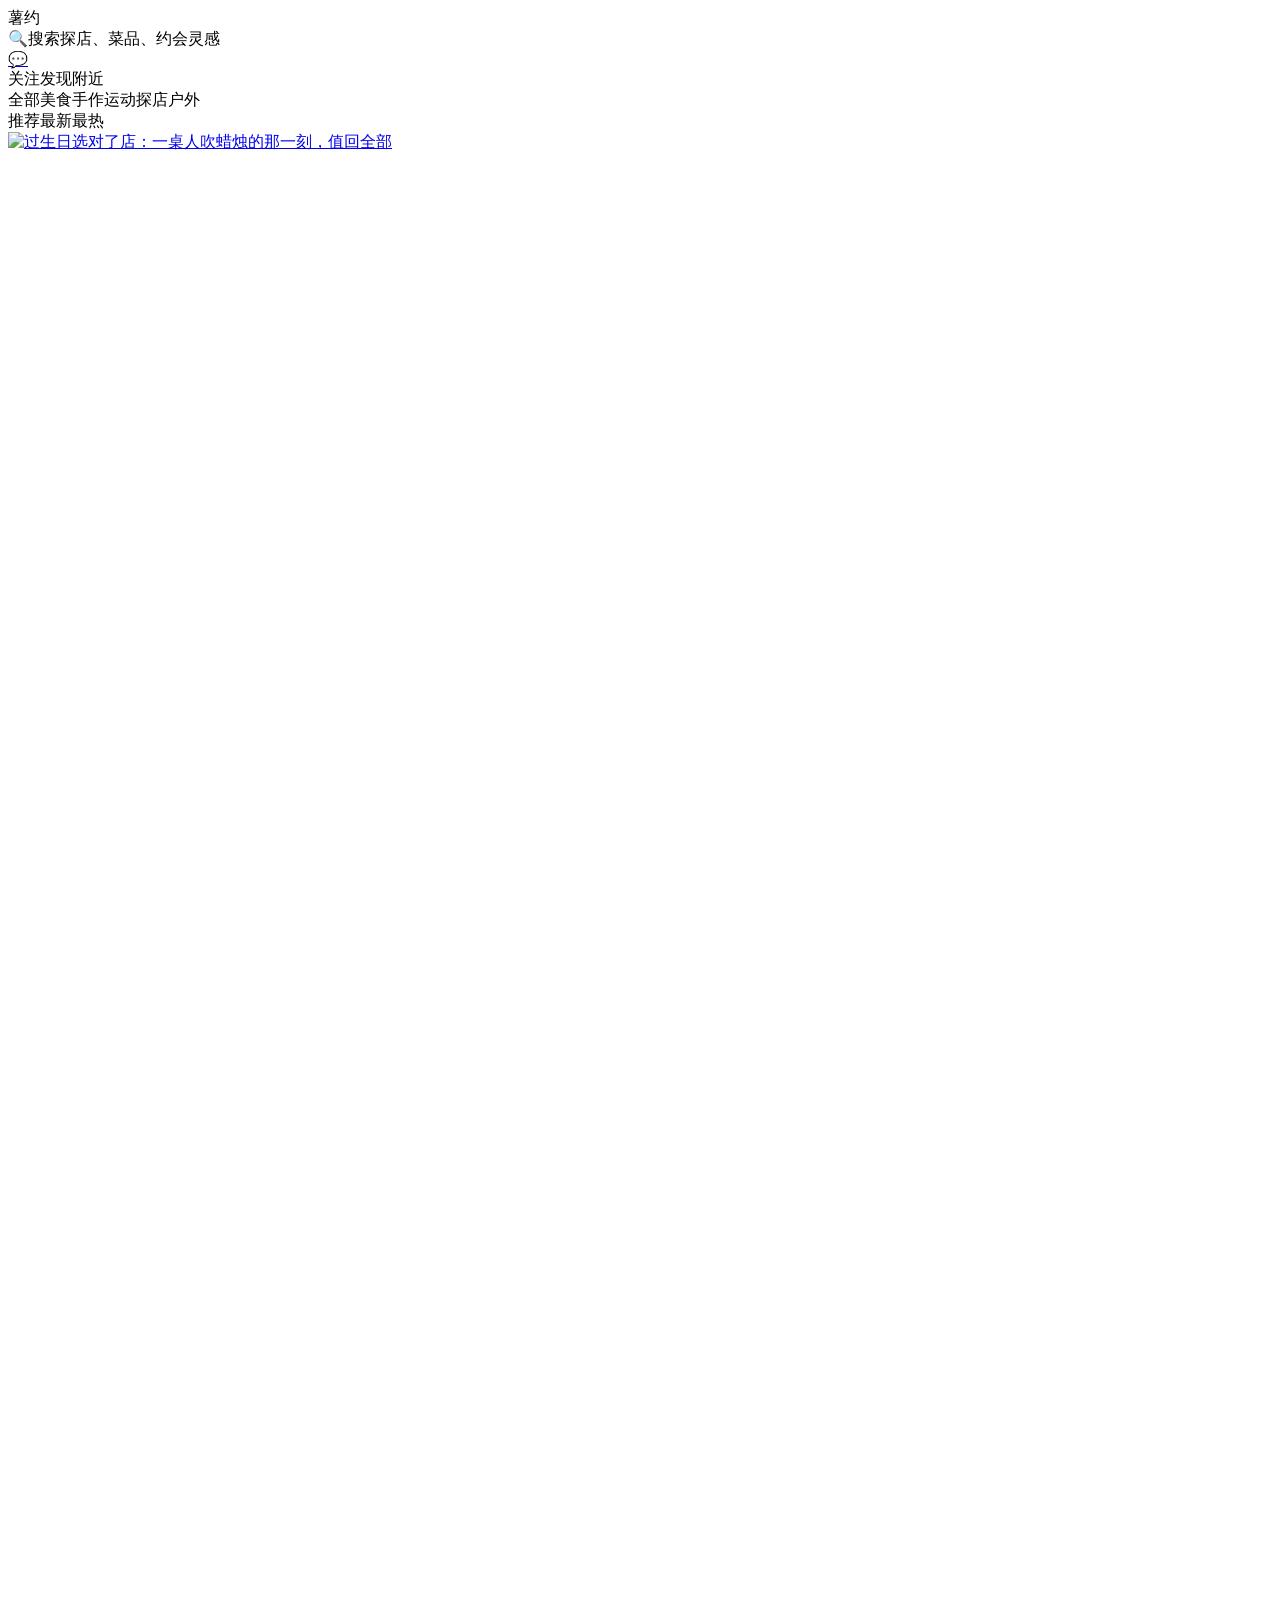
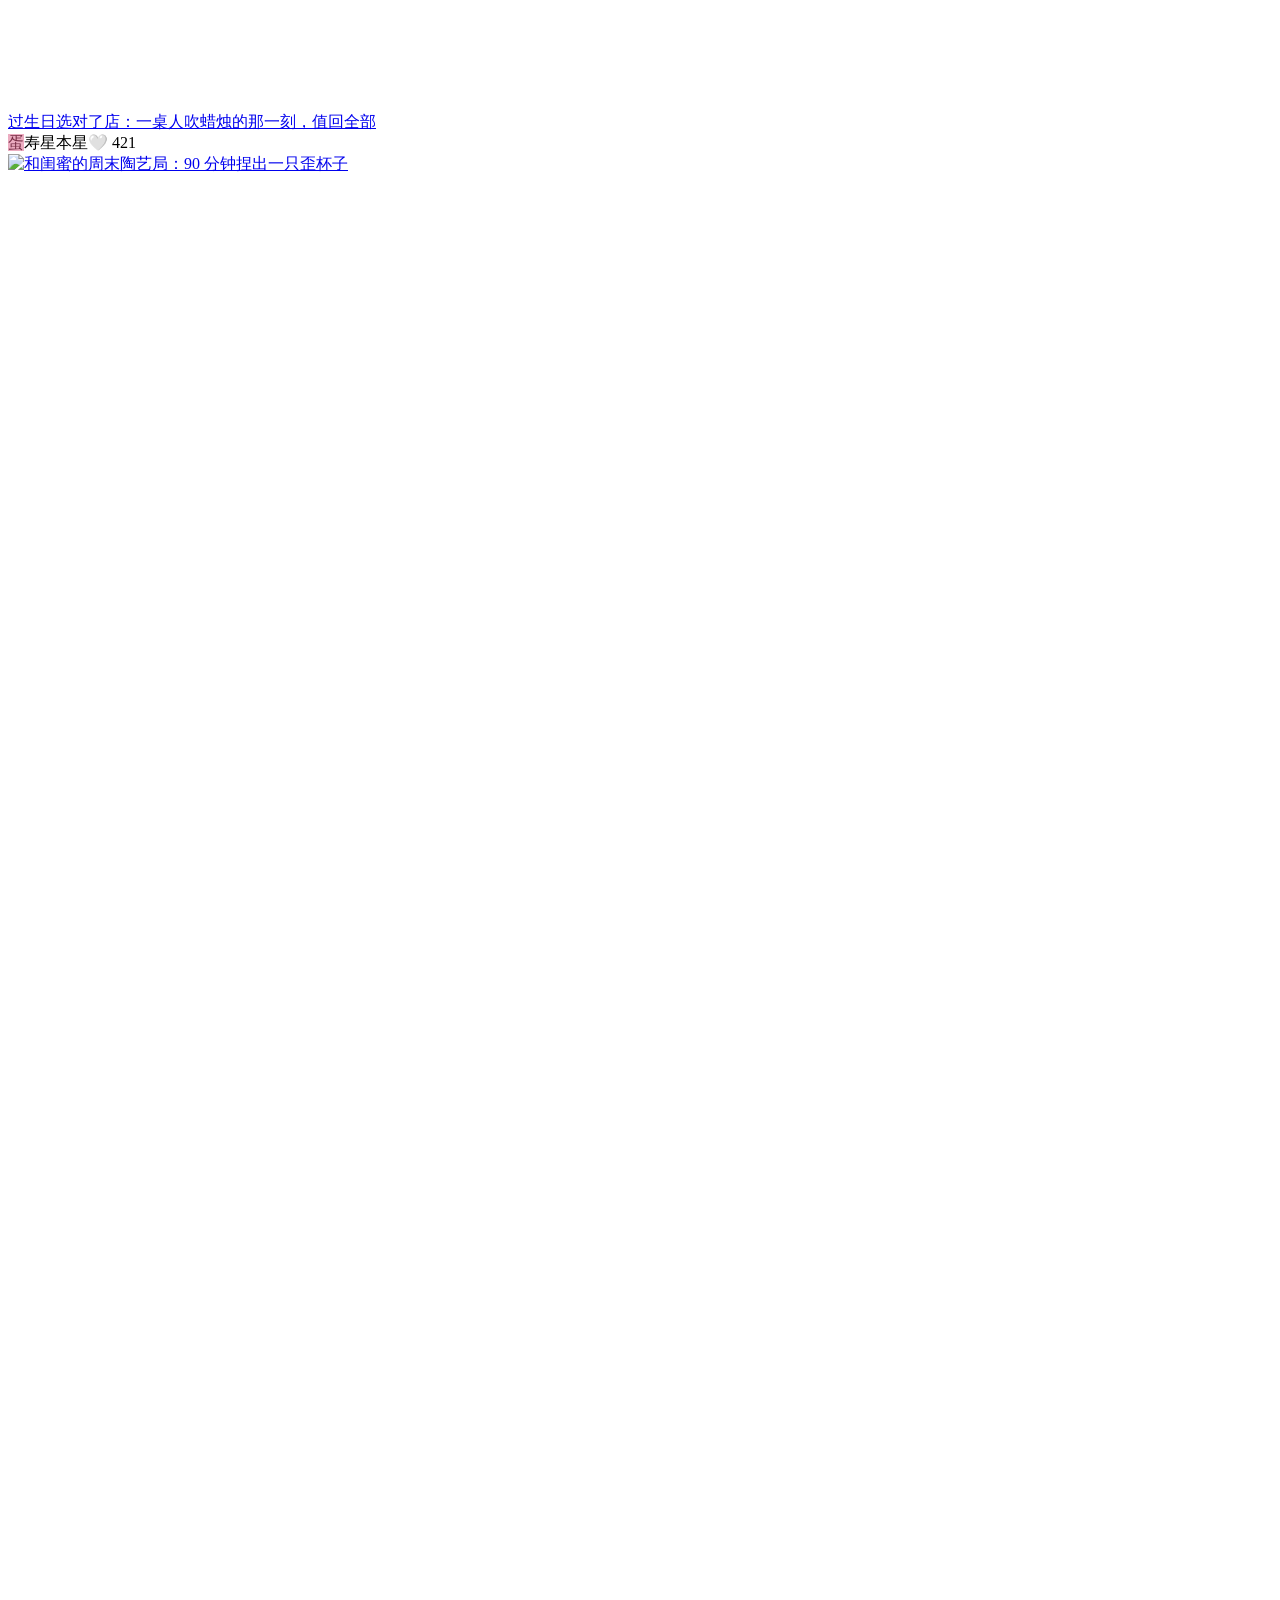
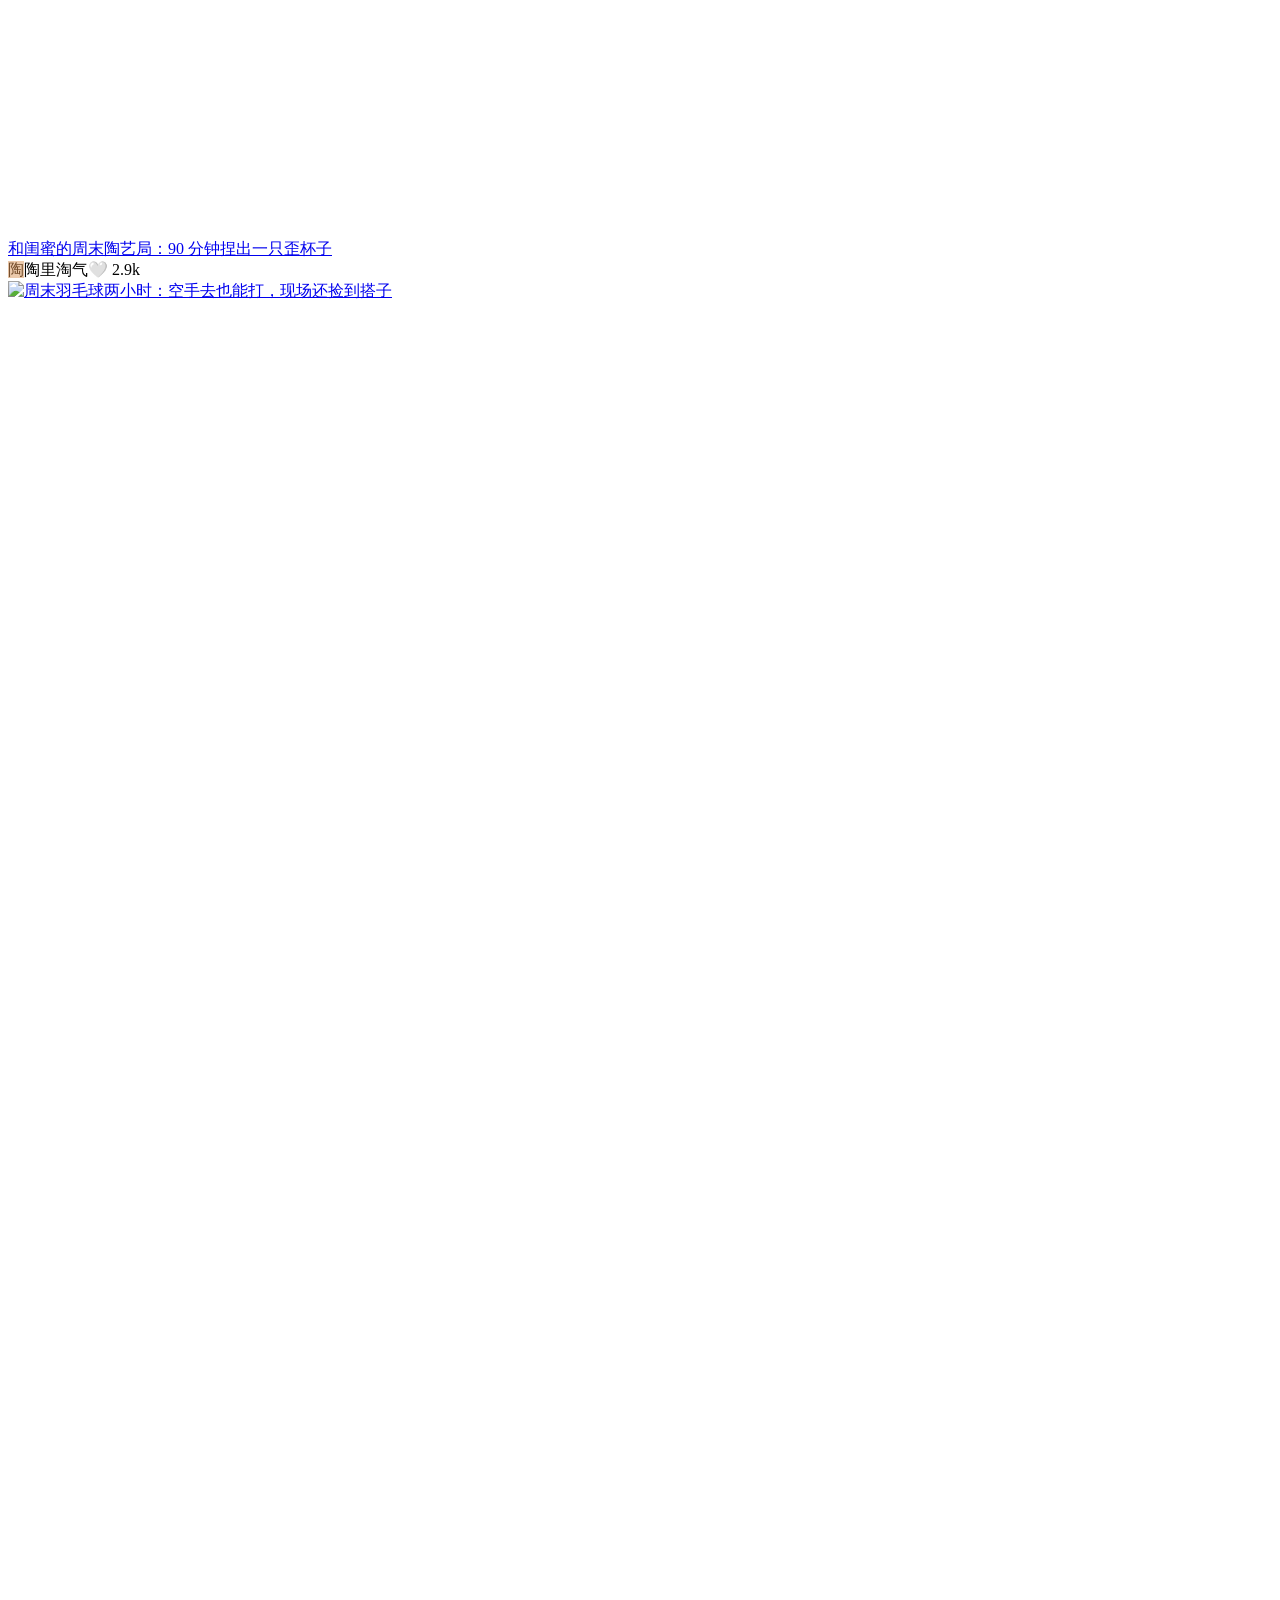
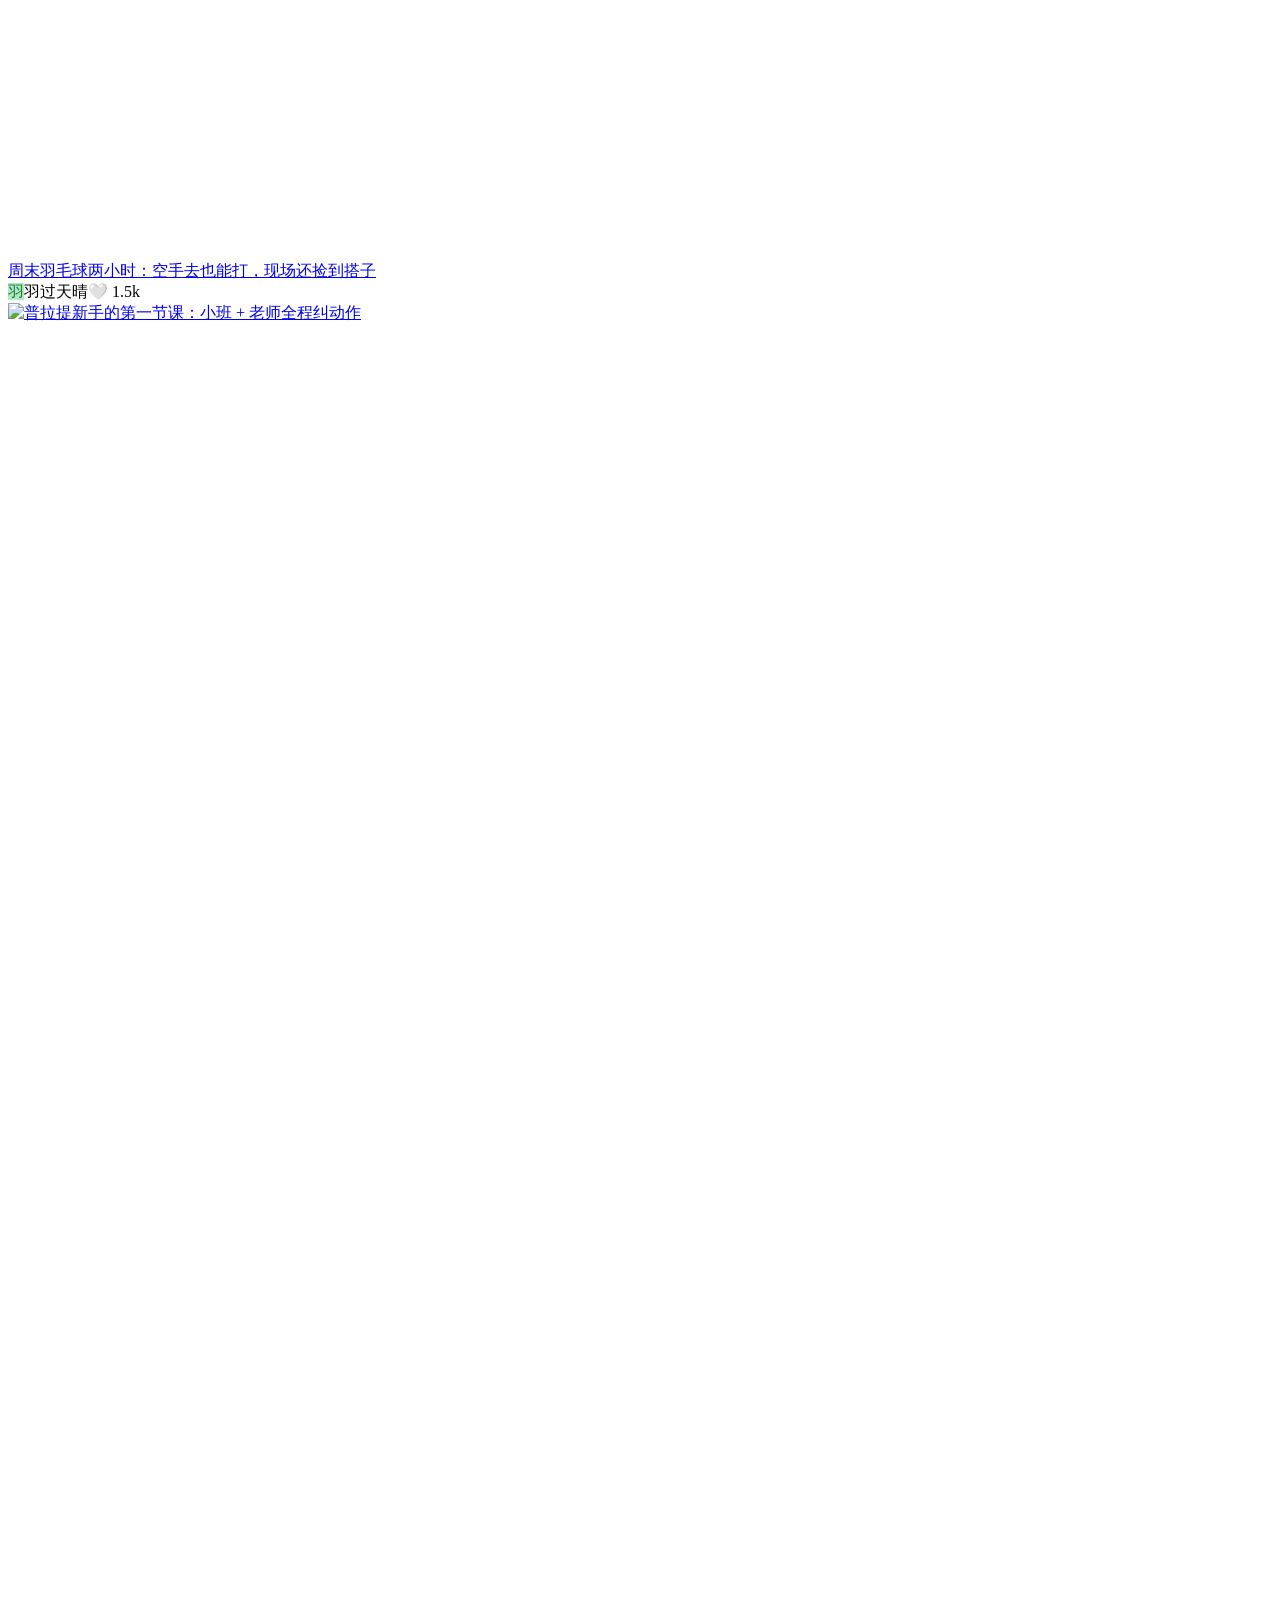
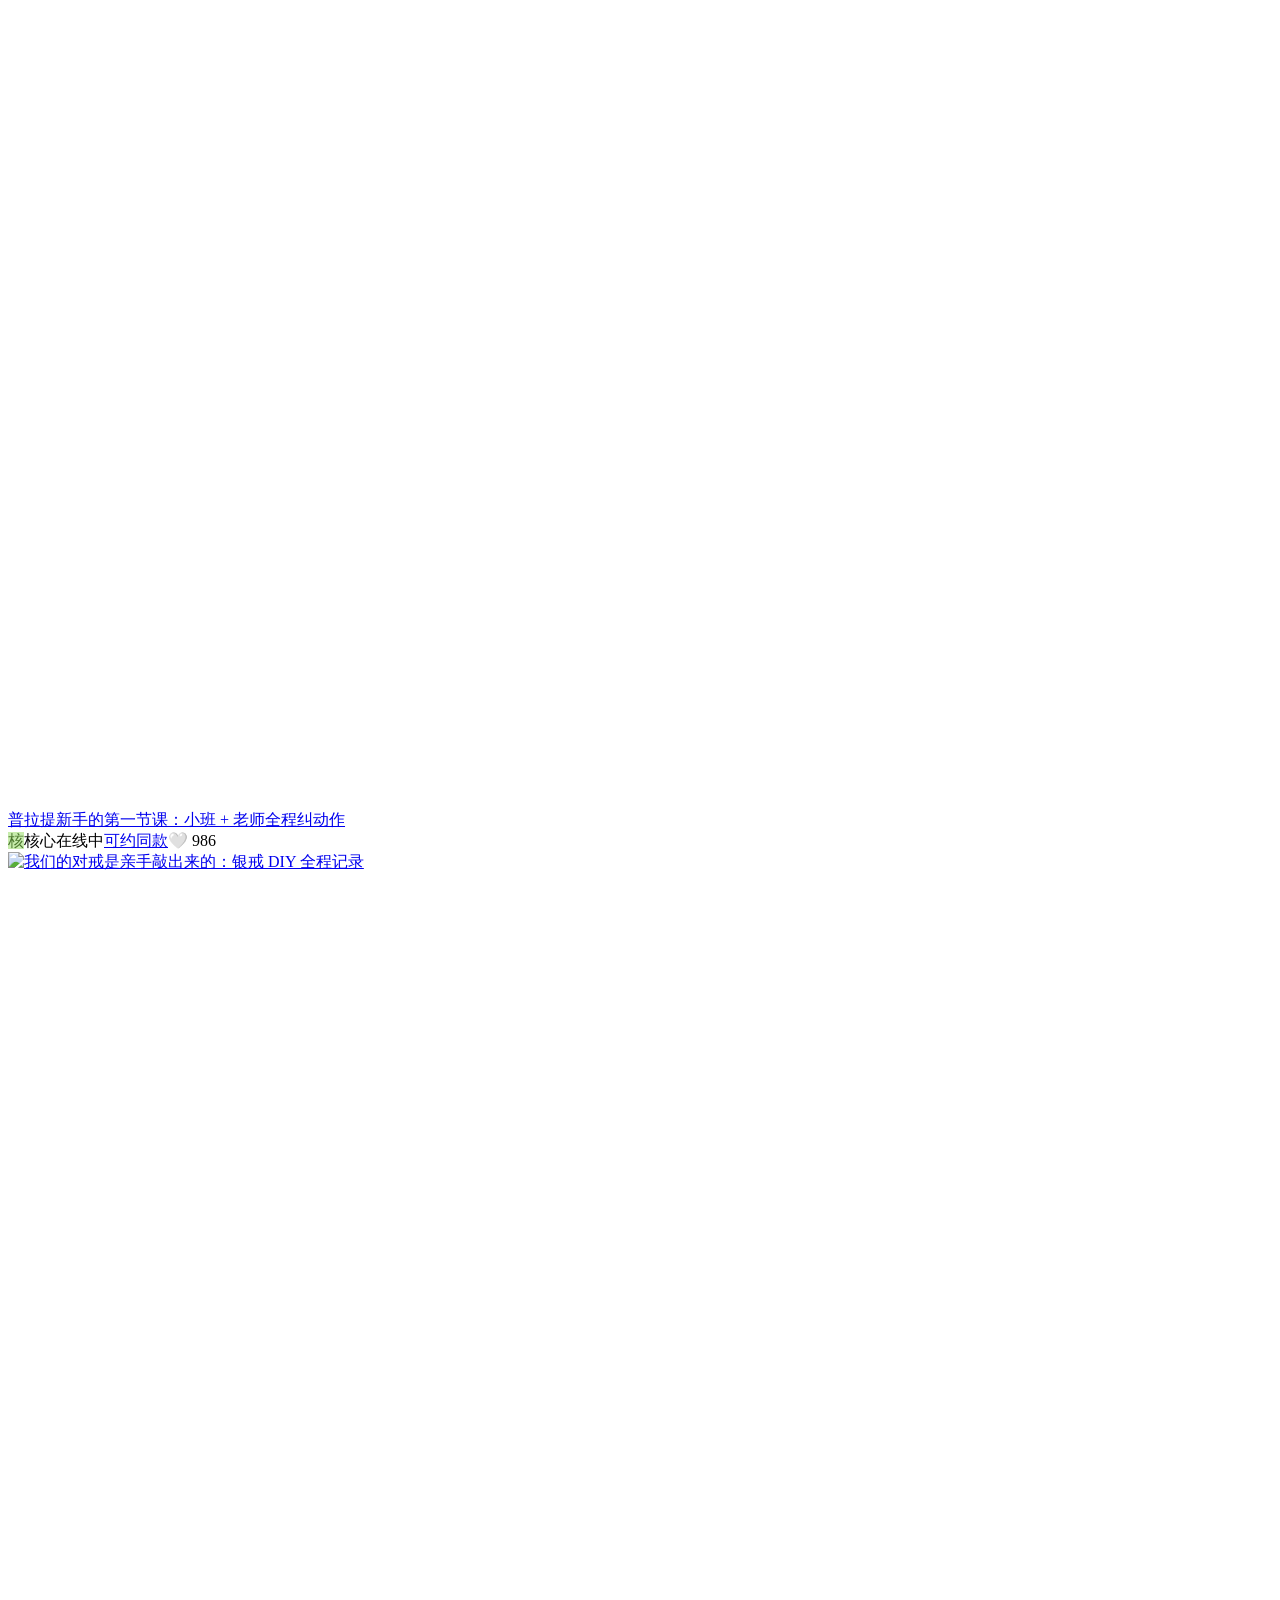
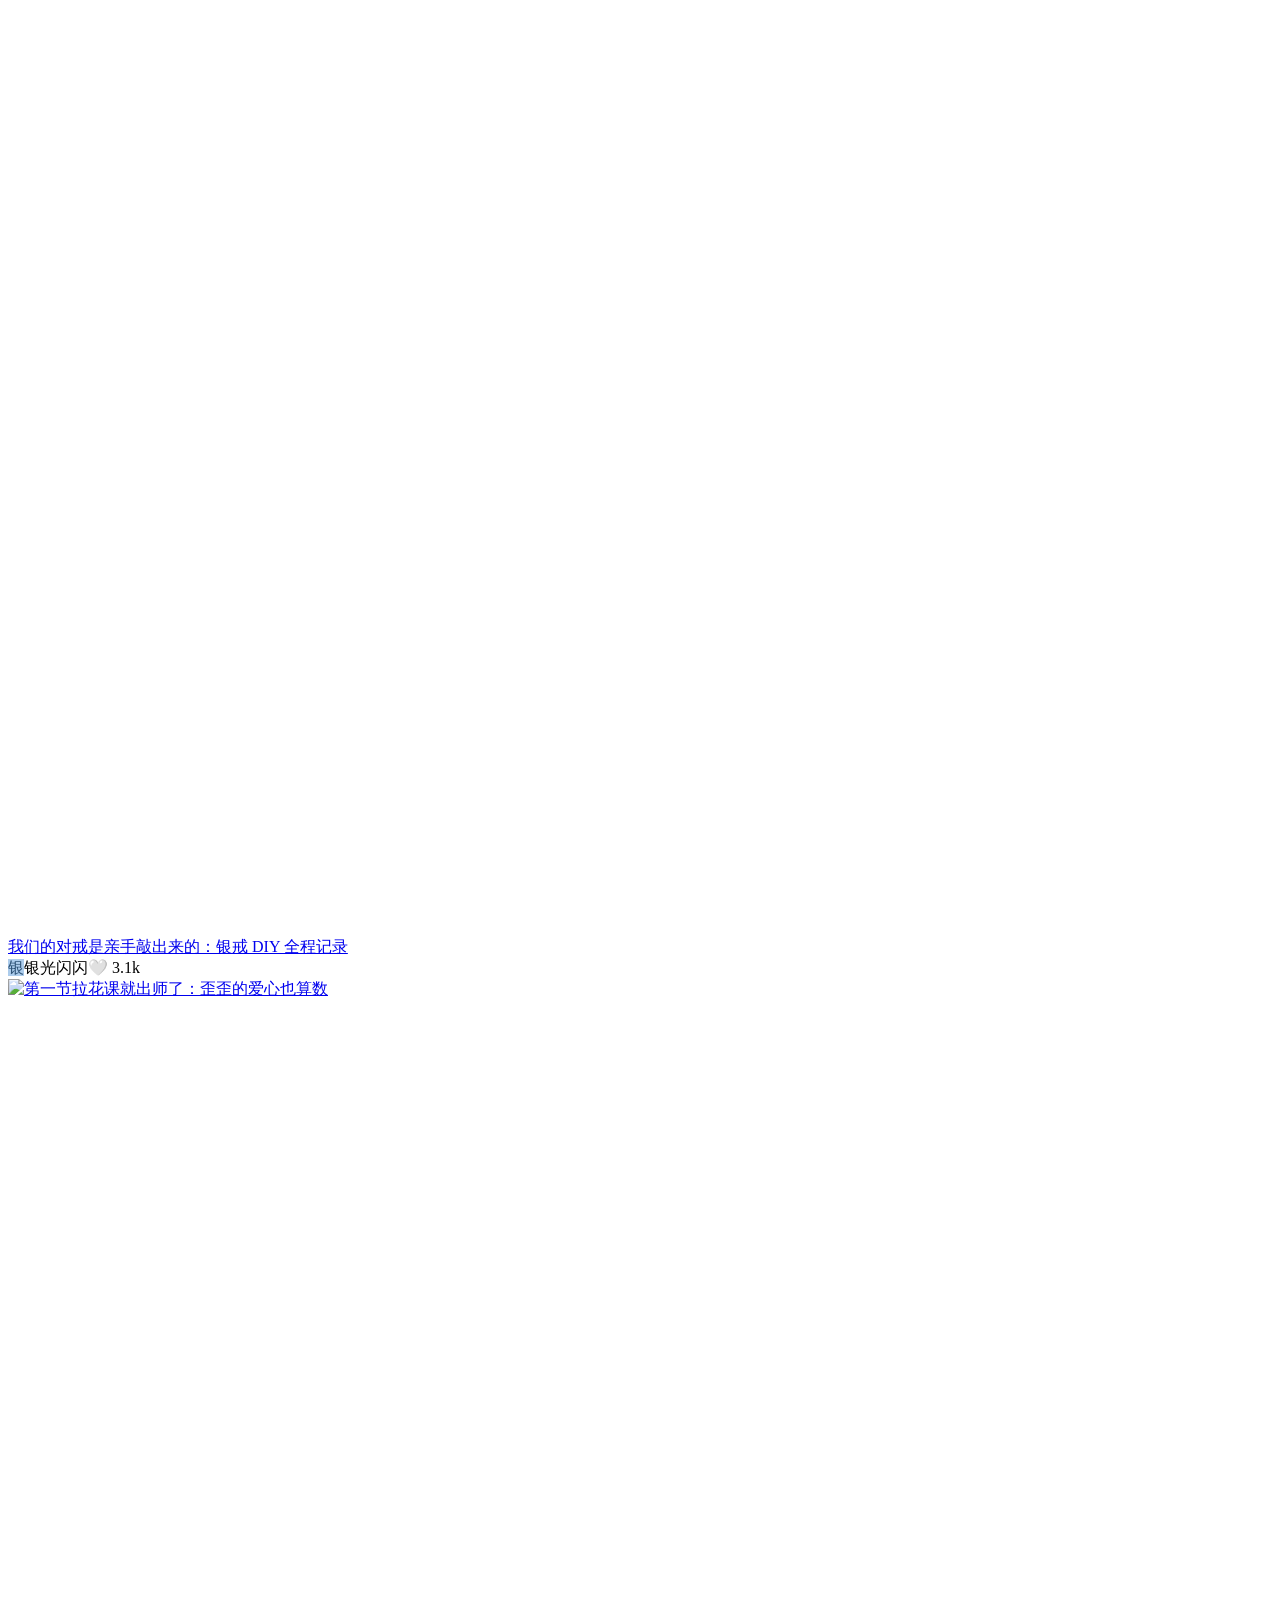
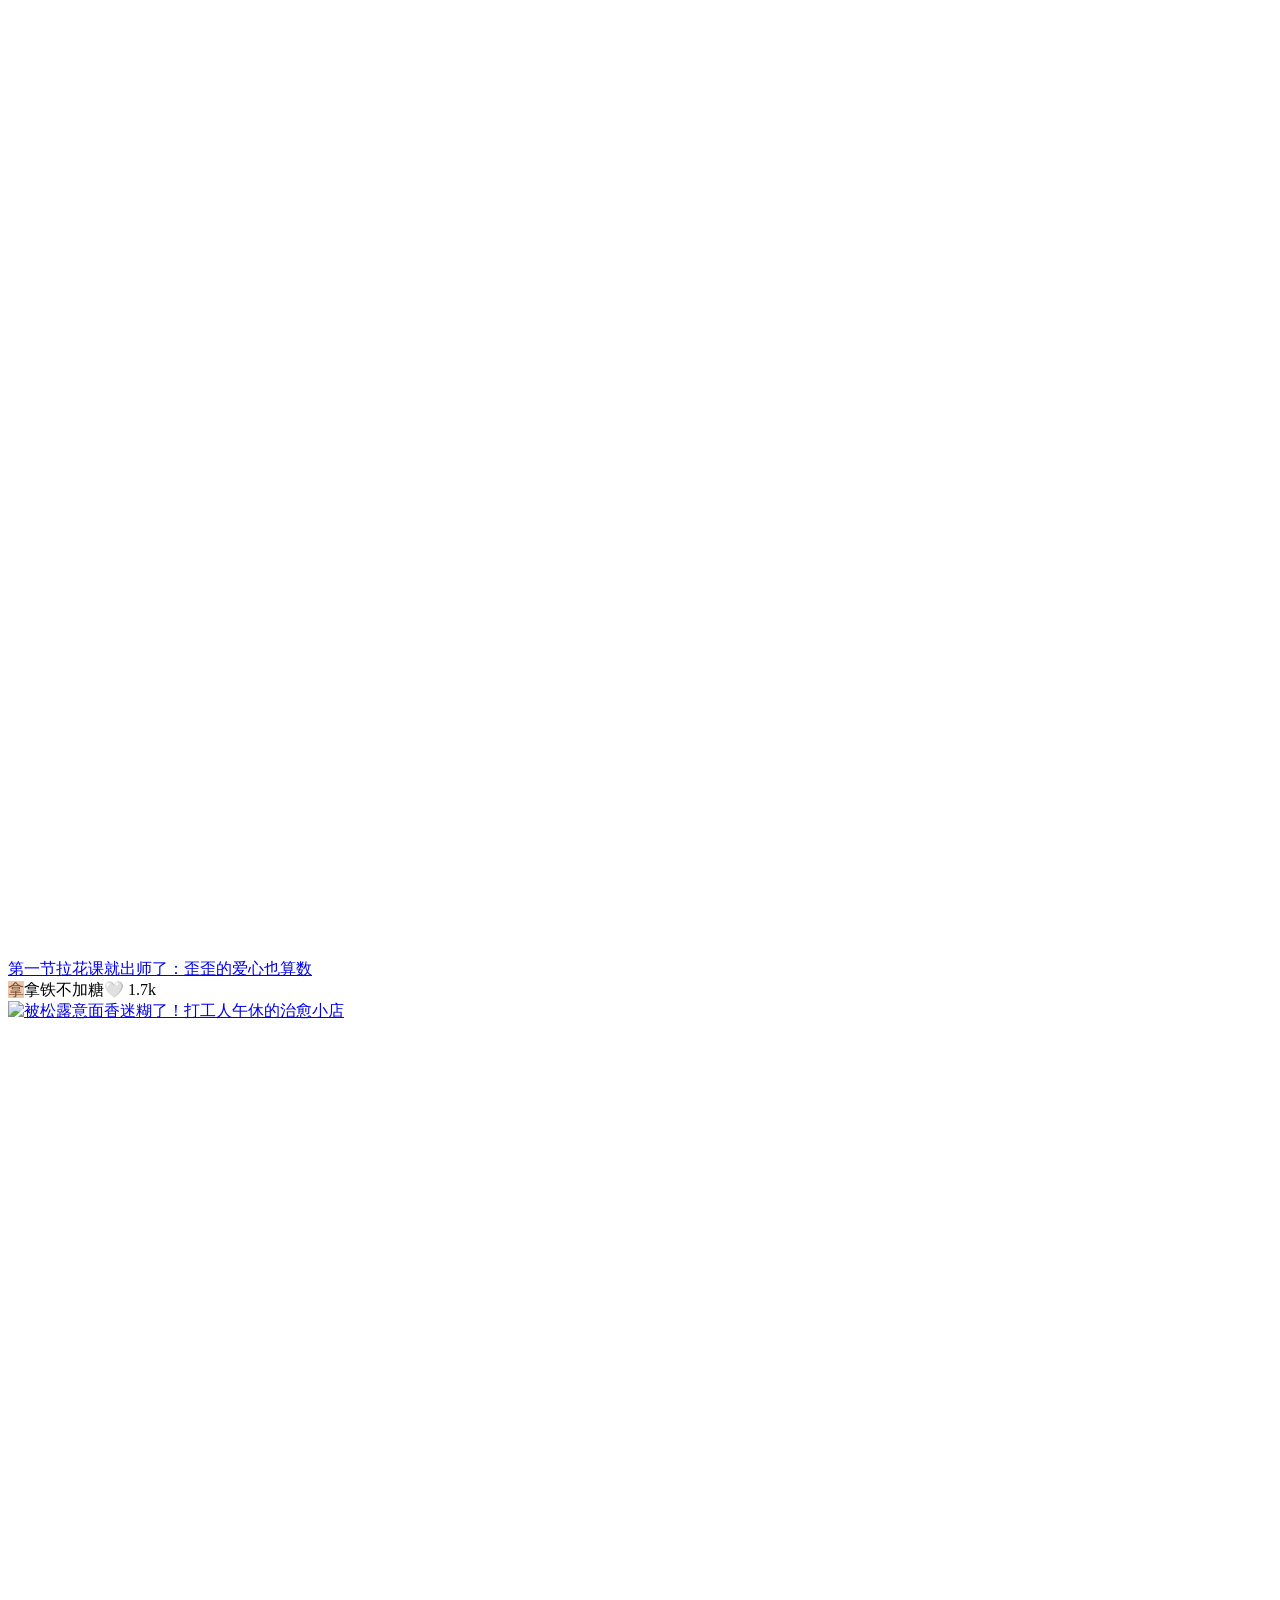
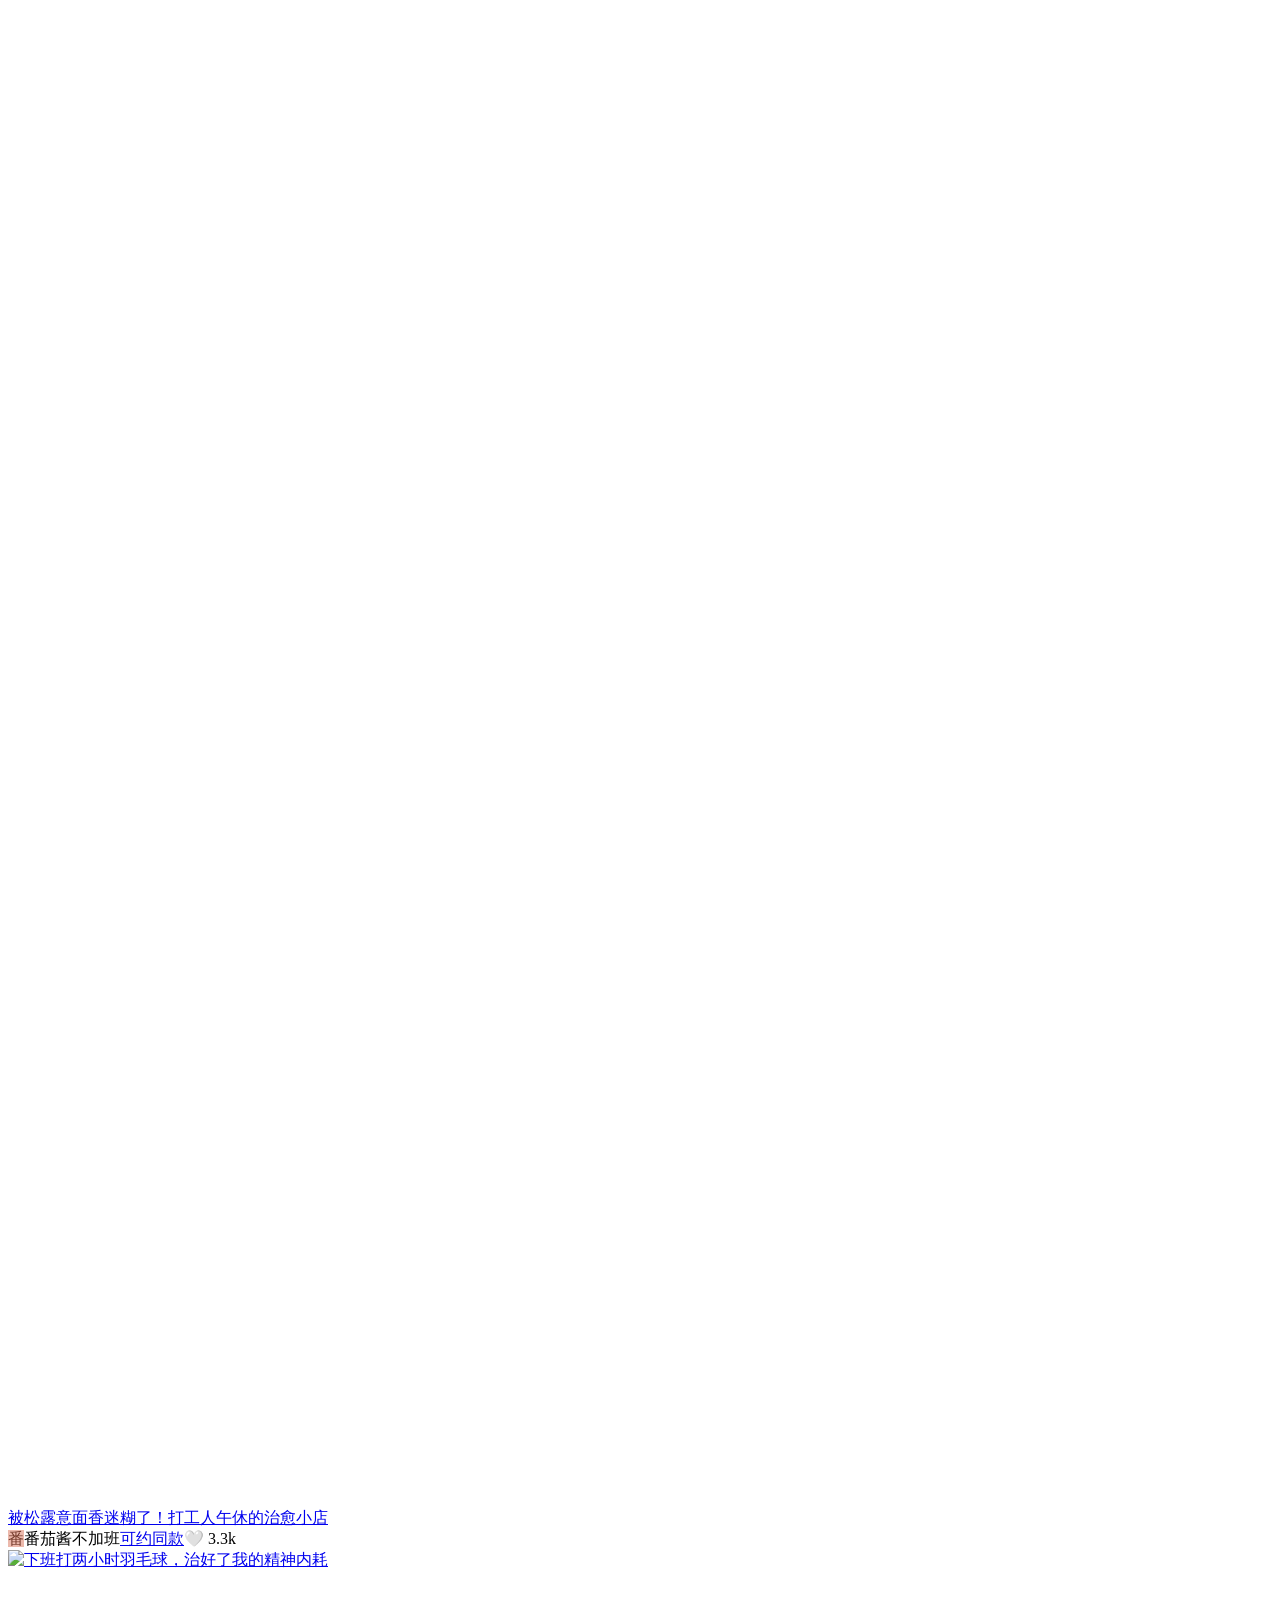
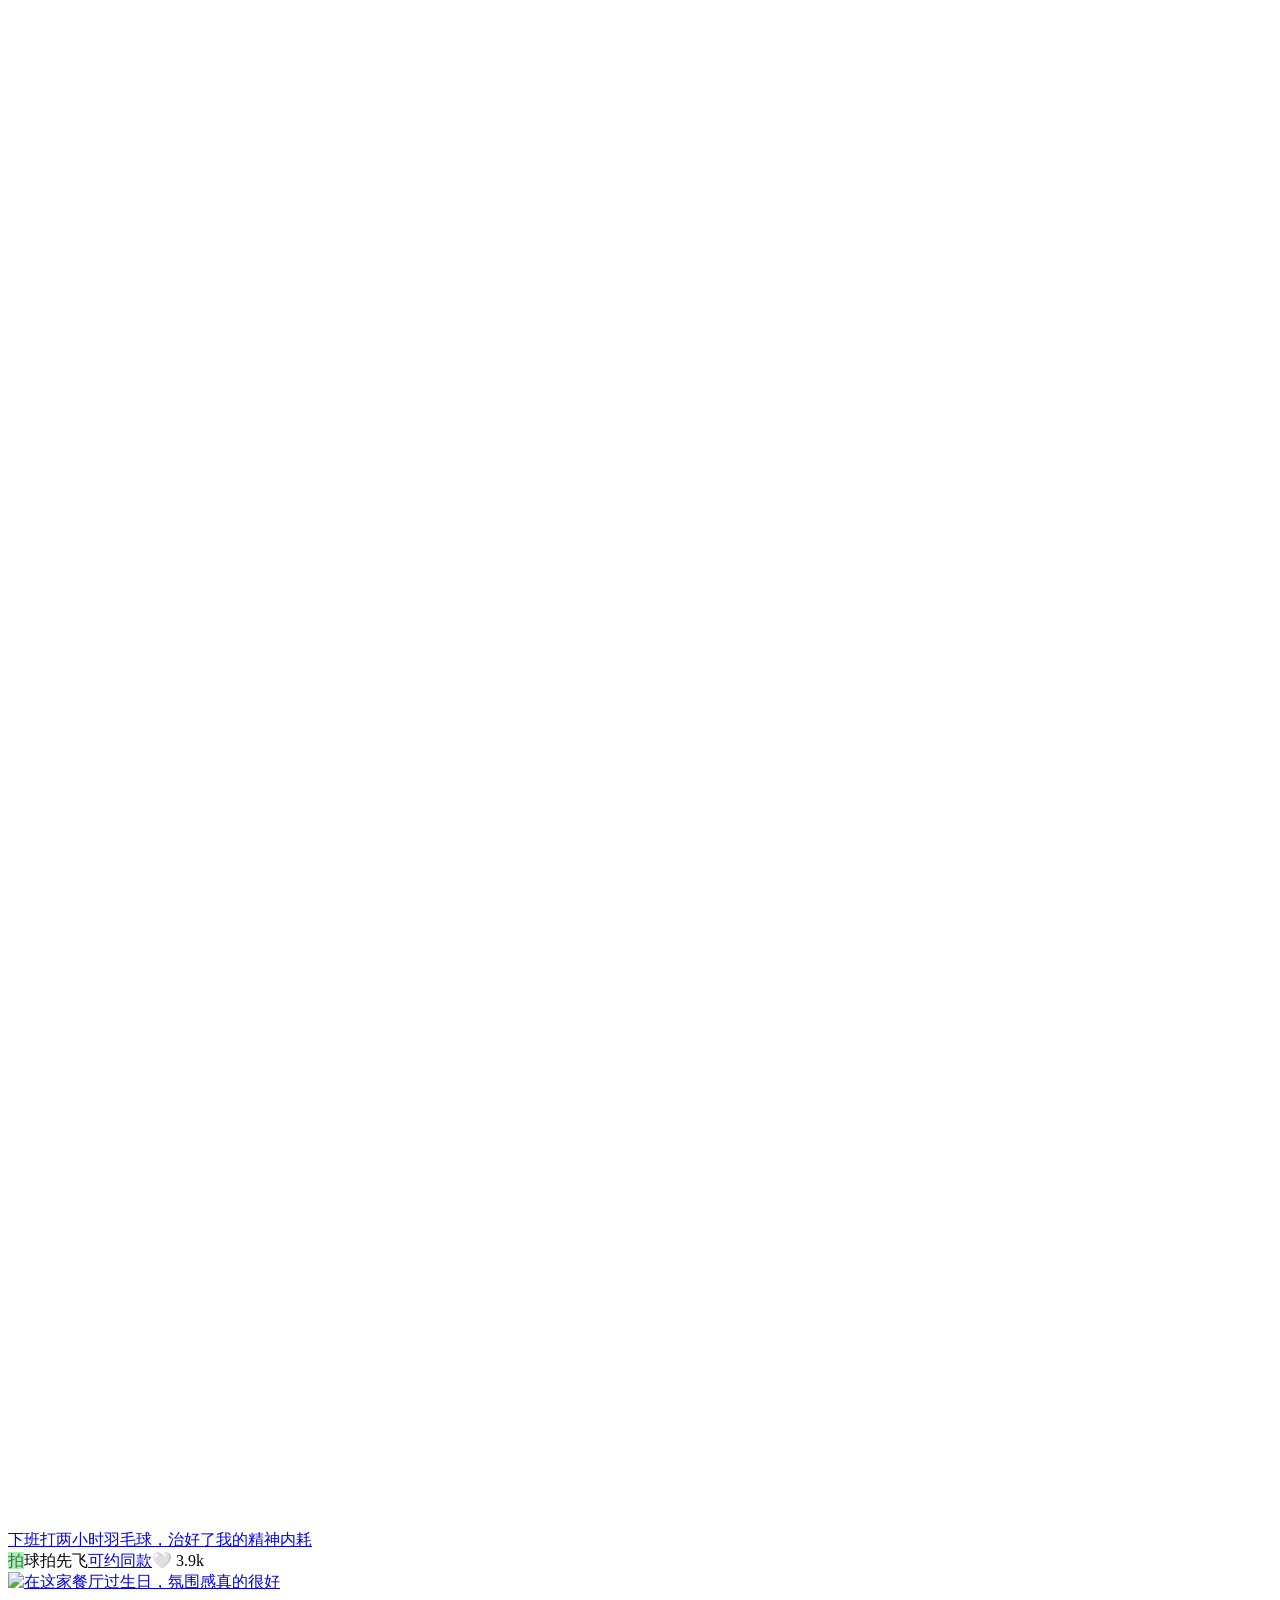
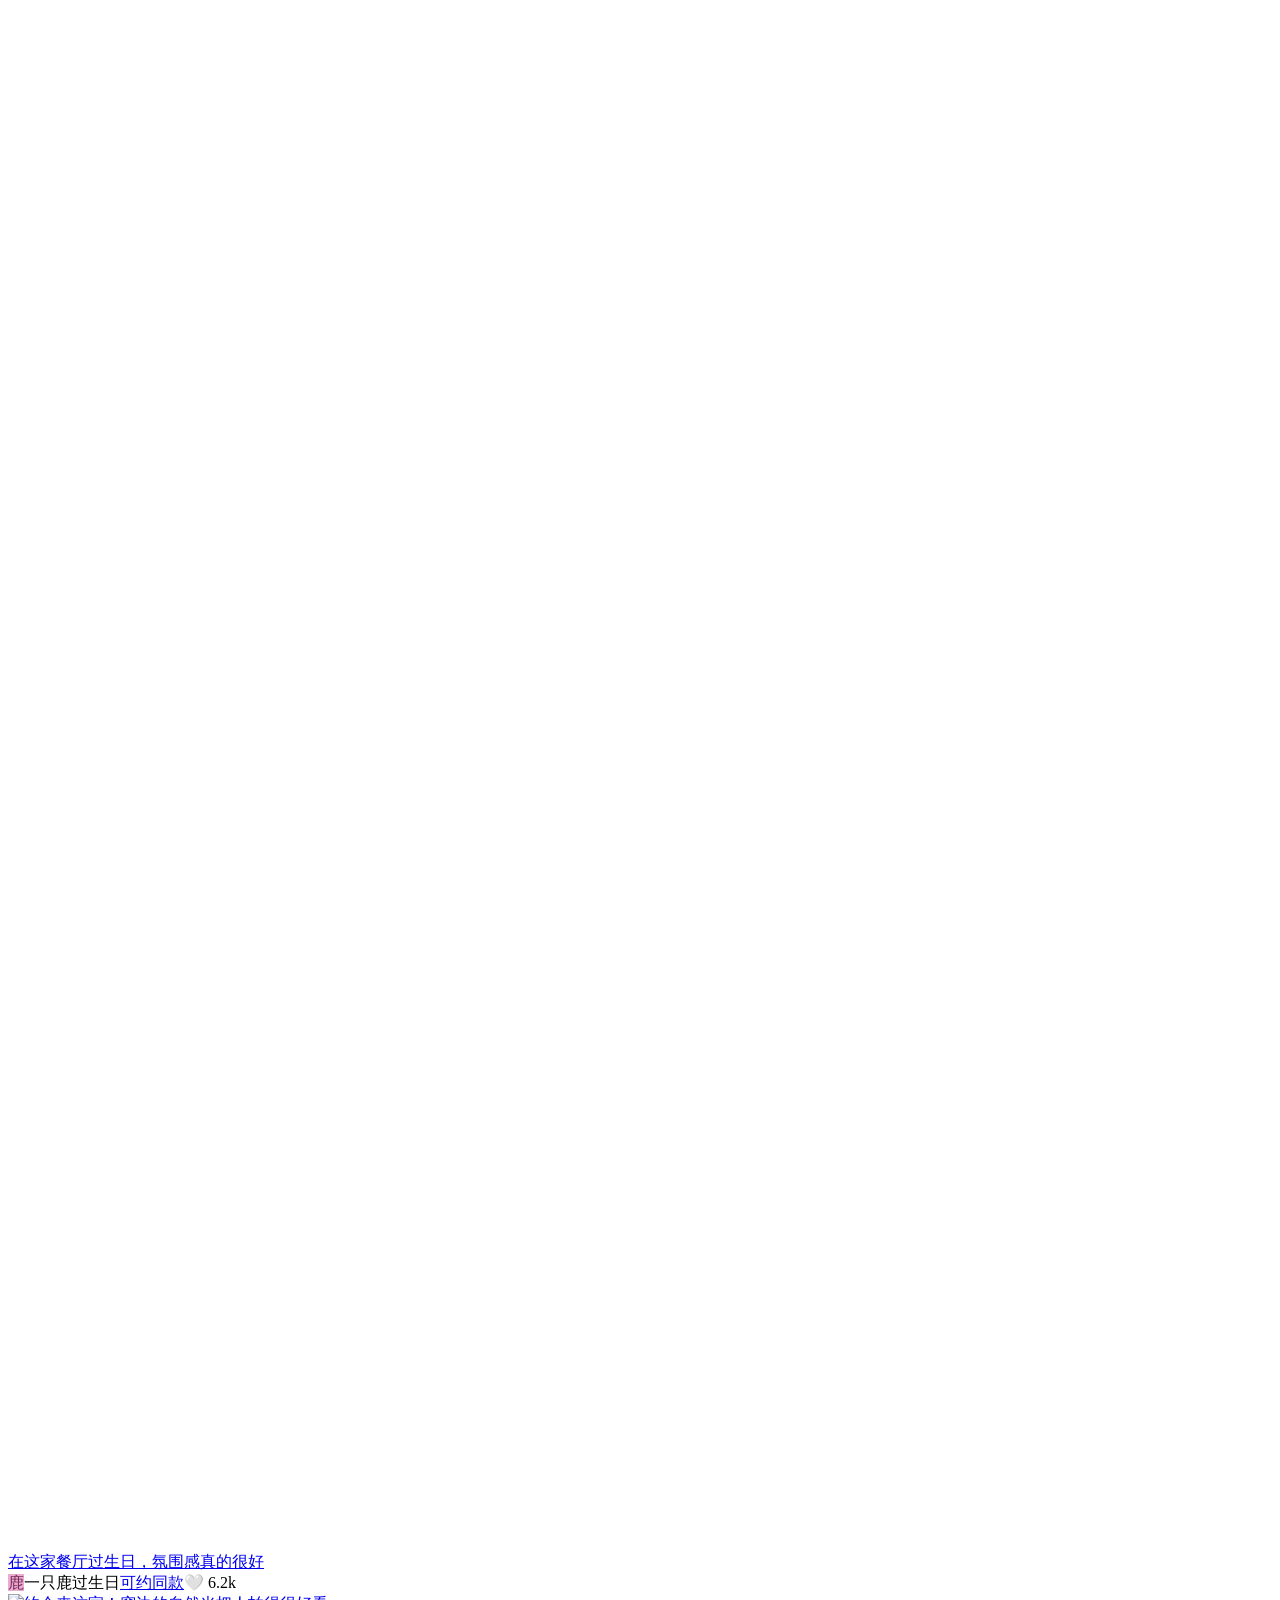
==== index.html @ 4f16e3a0 "Add files via upload" ====
<!DOCTYPE html>
<!-- saved from url=(0047)https://redcowork.xiaohongshu.com/f/lw7qktz8ar/ -->
<html lang="zh-CN"><head><meta http-equiv="Content-Type" content="text/html; charset=UTF-8">

<meta name="viewport" content="width=device-width, initial-scale=1, viewport-fit=cover">
<title>薯约 · 种草那一刻，就把体验约下来（Demo）</title>
<meta name="description" content="薯约 Web Demo：从种草笔记到线下体验的闭环演示。虚构商家、模拟交易。">
<link rel="icon" href="data:image/svg+xml,%3Csvg xmlns='http://www.w3.org/2000/svg' viewBox='0 0 64 64'%3E%3Ccircle cx='32' cy='32' r='30' fill='%23d64545'/%3E%3Ctext x='32' y='42' text-anchor='middle' font-size='28' fill='white' font-family='sans-serif'%3E%E8%96%AF%3C/text%3E%3C/svg%3E">
<link rel="stylesheet" href="./薯约 · 种草那一刻，就把体验约下来（Demo）_files/style.css">
</head>
<body>
<noscript><div style="padding:24px;text-align:center">薯约 Demo 需要启用 JavaScript 才能运行。</div></noscript>
<div class="app-wrap">
  <main id="app" class="main">
  <header class="home-top">
    <span class="brand">薯约</span>
    <div class="home-search" data-act="openSearch">
      <span class="hs-ico">🔍</span><span class="hs-ph">搜索探店、菜品、约会灵感</span>
    </div>
    <a class="home-msg" href="https://redcowork.xiaohongshu.com/f/lw7qktz8ar/#/msg" aria-label="消息">💬</a>
  </header>
  <nav class="ch-tabs"><span class="ch-tab" data-act="homeChannel" data-x="follow">关注</span><span class="ch-tab on" data-act="homeChannel" data-x="discover">发现</span><span class="ch-tab" data-act="homeChannel" data-x="nearby">附近</span>
  </nav>
  
  <div class="cat-row"><span class="f-chip on" data-act="catFilter" data-x="all">全部</span><span class="f-chip" data-act="catFilter" data-x="food">美食</span><span class="f-chip" data-act="catFilter" data-x="craft">手作</span><span class="f-chip" data-act="catFilter" data-x="sport">运动</span><span class="f-chip" data-act="catFilter" data-x="cafe">探店</span><span class="f-chip" data-act="catFilter" data-x="outdoor">户外</span>
  </div>
  <div class="sort-row">
    <span class="sort-chip on" data-act="sortPick" data-x="rec">推荐</span><span class="sort-chip" data-act="sortPick" data-x="new">最新</span><span class="sort-chip" data-act="sortPick" data-x="hot">最热</span>
    
  </div>
  <div class="note-list"><div class="note-card">
    <a class="nc-main" href="https://redcowork.xiaohongshu.com/f/lw7qktz8ar/#/note/n17">
      <div class="nc-cover" style="aspect-ratio:4/5"><img class="ph" src="./薯约 · 种草那一刻，就把体验约下来（Demo）_files/birthday.jpg" alt="过生日选对了店：一桌人吹蜡烛的那一刻，值回全部" loading="lazy"></div>
      <div class="nc-title">过生日选对了店：一桌人吹蜡烛的那一刻，值回全部</div>
    </a>
    <div class="nc-foot"><span class="ava" style="background:hsl(340,62%,80%);color:hsl(340,45%,32%)">蛋</span><span class="nc-name">寿星本星</span><span class="nc-like">🤍 421</span></div>
  </div><div class="note-card">
    <a class="nc-main" href="https://redcowork.xiaohongshu.com/f/lw7qktz8ar/#/note/n18">
      <div class="nc-cover" style="aspect-ratio:3/4"><img class="ph" src="./薯约 · 种草那一刻，就把体验约下来（Demo）_files/clay.jpg" alt="和闺蜜的周末陶艺局：90 分钟捏出一只歪杯子" loading="lazy"></div>
      <div class="nc-title">和闺蜜的周末陶艺局：90 分钟捏出一只歪杯子</div>
    </a>
    <div class="nc-foot"><span class="ava" style="background:hsl(28,62%,80%);color:hsl(28,45%,32%)">陶</span><span class="nc-name">陶里淘气</span><span class="nc-like">🤍 2.9k</span></div>
  </div><div class="note-card">
    <a class="nc-main" href="https://redcowork.xiaohongshu.com/f/lw7qktz8ar/#/note/n19">
      <div class="nc-cover" style="aspect-ratio:4/5"><img class="ph" src="./薯约 · 种草那一刻，就把体验约下来（Demo）_files/badminton.jpg" alt="周末羽毛球两小时：空手去也能打，现场还捡到搭子" loading="lazy"></div>
      <div class="nc-title">周末羽毛球两小时：空手去也能打，现场还捡到搭子</div>
    </a>
    <div class="nc-foot"><span class="ava" style="background:hsl(140,62%,80%);color:hsl(140,45%,32%)">羽</span><span class="nc-name">羽过天晴</span><span class="nc-like">🤍 1.5k</span></div>
  </div><div class="note-card">
    <a class="nc-main" href="https://redcowork.xiaohongshu.com/f/lw7qktz8ar/#/note/n20">
      <div class="nc-cover" style="aspect-ratio:3/5"><img class="ph" src="./薯约 · 种草那一刻，就把体验约下来（Demo）_files/pilates.jpg" alt="普拉提新手的第一节课：小班 + 老师全程纠动作" loading="lazy"></div>
      <div class="nc-title">普拉提新手的第一节课：小班 + 老师全程纠动作</div>
    </a>
    <div class="nc-foot"><span class="ava" style="background:hsl(95,62%,80%);color:hsl(95,45%,32%)">核</span><span class="nc-name">核心在线中</span><a class="nc-book" href="https://redcowork.xiaohongshu.com/f/lw7qktz8ar/#/product/p13">可约同款</a><span class="nc-like">🤍 986</span></div>
  </div><div class="note-card">
    <a class="nc-main" href="https://redcowork.xiaohongshu.com/f/lw7qktz8ar/#/note/n21">
      <div class="nc-cover" style="aspect-ratio:3/4"><img class="ph" src="./薯约 · 种草那一刻，就把体验约下来（Demo）_files/silver.jpg" alt="我们的对戒是亲手敲出来的：银戒 DIY 全程记录" loading="lazy"></div>
      <div class="nc-title">我们的对戒是亲手敲出来的：银戒 DIY 全程记录</div>
    </a>
    <div class="nc-foot"><span class="ava" style="background:hsl(210,62%,80%);color:hsl(210,45%,32%)">银</span><span class="nc-name">银光闪闪</span><span class="nc-like">🤍 3.1k</span></div>
  </div><div class="note-card">
    <a class="nc-main" href="https://redcowork.xiaohongshu.com/f/lw7qktz8ar/#/note/n22">
      <div class="nc-cover" style="aspect-ratio:4/5"><img class="ph" src="./薯约 · 种草那一刻，就把体验约下来（Demo）_files/latte.jpg" alt="第一节拉花课就出师了：歪歪的爱心也算数" loading="lazy"></div>
      <div class="nc-title">第一节拉花课就出师了：歪歪的爱心也算数</div>
    </a>
    <div class="nc-foot"><span class="ava" style="background:hsl(25,62%,80%);color:hsl(25,45%,32%)">拿</span><span class="nc-name">拿铁不加糖</span><span class="nc-like">🤍 1.7k</span></div>
  </div><div class="note-card">
    <a class="nc-main" href="https://redcowork.xiaohongshu.com/f/lw7qktz8ar/#/note/n1">
      <div class="nc-cover" style="aspect-ratio:3/5"><img class="ph" src="./薯约 · 种草那一刻，就把体验约下来（Demo）_files/pasta.jpg" alt="被松露意面香迷糊了！打工人午休的治愈小店" loading="lazy"></div>
      <div class="nc-title">被松露意面香迷糊了！打工人午休的治愈小店</div>
    </a>
    <div class="nc-foot"><span class="ava" style="background:hsl(12,62%,80%);color:hsl(12,45%,32%)">番</span><span class="nc-name">番茄酱不加班</span><a class="nc-book" href="https://redcowork.xiaohongshu.com/f/lw7qktz8ar/#/product/p1">可约同款</a><span class="nc-like">🤍 3.3k</span></div>
  </div><div class="note-card">
    <a class="nc-main" href="https://redcowork.xiaohongshu.com/f/lw7qktz8ar/#/note/n10">
      <div class="nc-cover" style="aspect-ratio:4/5"><img class="ph" src="./薯约 · 种草那一刻，就把体验约下来（Demo）_files/badminton.jpg" alt="下班打两小时羽毛球，治好了我的精神内耗" loading="lazy"></div>
      <div class="nc-title">下班打两小时羽毛球，治好了我的精神内耗</div>
    </a>
    <div class="nc-foot"><span class="ava" style="background:hsl(130,62%,80%);color:hsl(130,45%,32%)">拍</span><span class="nc-name">球拍先飞</span><a class="nc-book" href="https://redcowork.xiaohongshu.com/f/lw7qktz8ar/#/product/p6">可约同款</a><span class="nc-like">🤍 3.9k</span></div>
  </div><div class="note-card">
    <a class="nc-main" href="https://redcowork.xiaohongshu.com/f/lw7qktz8ar/#/note/n7">
      <div class="nc-cover" style="aspect-ratio:4/5"><img class="ph" src="./薯约 · 种草那一刻，就把体验约下来（Demo）_files/birthday.jpg" alt="在这家餐厅过生日，氛围感真的很好" loading="lazy"></div>
      <div class="nc-title">在这家餐厅过生日，氛围感真的很好</div>
    </a>
    <div class="nc-foot"><span class="ava" style="background:hsl(325,62%,80%);color:hsl(325,45%,32%)">鹿</span><span class="nc-name">一只鹿过生日</span><a class="nc-book" href="https://redcowork.xiaohongshu.com/f/lw7qktz8ar/#/product/p3">可约同款</a><span class="nc-like">🤍 6.2k</span></div>
  </div><div class="note-card">
    <a class="nc-main" href="https://redcowork.xiaohongshu.com/f/lw7qktz8ar/#/note/n2">
      <div class="nc-cover" style="aspect-ratio:3/5"><img class="ph" src="./薯约 · 种草那一刻，就把体验约下来（Demo）_files/dessert.jpg" alt="约会来这家！窗边的自然光把人拍得很好看" loading="lazy"></div>
      <div class="nc-title">约会来这家！窗边的自然光把人拍得很好看</div>
    </a>
    <div class="nc-foot"><span class="ava" style="background:hsl(150,62%,80%);color:hsl(150,45%,32%)">林</span><span class="nc-name">林间有风</span><a class="nc-book" href="https://redcowork.xiaohongshu.com/f/lw7qktz8ar/#/product/p2">可约同款</a><span class="nc-like">🤍 5.1k</span></div>
  </div><div class="note-card">
    <a class="nc-main" href="https://redcowork.xiaohongshu.com/f/lw7qktz8ar/#/note/n3">
      <div class="nc-cover" style="aspect-ratio:3/5"><img class="ph" src="./薯约 · 种草那一刻，就把体验约下来（Demo）_files/pour.jpg" alt="永康路的咖啡小站，一杯手冲把周末叫醒" loading="lazy"></div>
      <div class="nc-title">永康路的咖啡小站，一杯手冲把周末叫醒</div>
    </a>
    <div class="nc-foot"><span class="ava" style="background:hsl(25,62%,80%);color:hsl(25,45%,32%)">拿</span><span class="nc-name">拿铁不加糖</span><span class="nc-like">🤍 2.8k</span></div>
  </div><div class="note-card">
    <a class="nc-main" href="https://redcowork.xiaohongshu.com/f/lw7qktz8ar/#/note/n4">
      <div class="nc-cover" style="aspect-ratio:4/5"><img class="ph" src="./薯约 · 种草那一刻，就把体验约下来（Demo）_files/cafe.jpg" alt="街角发现一家绿色门头的意式小馆，进门就被治愈" loading="lazy"></div>
      <div class="nc-title">街角发现一家绿色门头的意式小馆，进门就被治愈</div>
    </a>
    <div class="nc-foot"><span class="ava" style="background:hsl(205,62%,80%);color:hsl(205,45%,32%)">茶</span><span class="nc-name">阿茶探店</span><a class="nc-book" href="https://redcowork.xiaohongshu.com/f/lw7qktz8ar/#/product/p1">可约同款</a><span class="nc-like">🤍 4k</span></div>
  </div><div class="note-card">
    <a class="nc-main" href="https://redcowork.xiaohongshu.com/f/lw7qktz8ar/#/note/n5">
      <div class="nc-cover" style="aspect-ratio:1/1"><img class="ph" src="./薯约 · 种草那一刻，就把体验约下来（Demo）_files/brunch.jpg" alt="和闺蜜的周末 Brunch，摆盘和光线都太会了" loading="lazy"></div>
      <div class="nc-title">和闺蜜的周末 Brunch，摆盘和光线都太会了</div>
    </a>
    <div class="nc-foot"><span class="ava" style="background:hsl(320,62%,80%);color:hsl(320,45%,32%)">粥</span><span class="nc-name">一碗小粥</span><span class="nc-like">🤍 6.4k</span></div>
  </div><div class="note-card">
    <a class="nc-main" href="https://redcowork.xiaohongshu.com/f/lw7qktz8ar/#/note/n6">
      <div class="nc-cover" style="aspect-ratio:4/5"><img class="ph" src="./薯约 · 种草那一刻，就把体验约下来（Demo）_files/bar.jpg" alt="周五晚上的小酒馆氛围，灯光像被调成了暖色滤镜" loading="lazy"></div>
      <div class="nc-title">周五晚上的小酒馆氛围，灯光像被调成了暖色滤镜</div>
    </a>
    <div class="nc-foot"><span class="ava" style="background:hsl(260,62%,80%);color:hsl(260,45%,32%)">夜</span><span class="nc-name">夜航西飞</span><span class="nc-like">🤍 3.9k</span></div>
  </div><div class="note-card">
    <a class="nc-main" href="https://redcowork.xiaohongshu.com/f/lw7qktz8ar/#/note/n8">
      <div class="nc-cover" style="aspect-ratio:4/5"><img class="ph" src="./薯约 · 种草那一刻，就把体验约下来（Demo）_files/clay.jpg" alt="第一次拉坯手抖成筛子，但真的好解压" loading="lazy"></div>
      <div class="nc-title">第一次拉坯手抖成筛子，但真的好解压</div>
    </a>
    <div class="nc-foot"><span class="ava" style="background:hsl(28,62%,80%);color:hsl(28,45%,32%)">陶</span><span class="nc-name">陶泥不糊</span><a class="nc-book" href="https://redcowork.xiaohongshu.com/f/lw7qktz8ar/#/product/p4">可约同款</a><span class="nc-like">🤍 4.8k</span></div>
  </div><div class="note-card">
    <a class="nc-main" href="https://redcowork.xiaohongshu.com/f/lw7qktz8ar/#/note/n9">
      <div class="nc-cover" style="aspect-ratio:4/5"><img class="ph" src="./薯约 · 种草那一刻，就把体验约下来（Demo）_files/silver.jpg" alt="纪念日做了对银戒，比买的贵但值哭" loading="lazy"></div>
      <div class="nc-title">纪念日做了对银戒，比买的贵但值哭</div>
    </a>
    <div class="nc-foot"><span class="ava" style="background:hsl(210,62%,80%);color:hsl(210,45%,32%)">银</span><span class="nc-name">一枚银两</span><a class="nc-book" href="https://redcowork.xiaohongshu.com/f/lw7qktz8ar/#/product/p5">可约同款</a><span class="nc-like">🤍 7.2k</span></div>
  </div><div class="note-card">
    <a class="nc-main" href="https://redcowork.xiaohongshu.com/f/lw7qktz8ar/#/note/n11">
      <div class="nc-cover" style="aspect-ratio:4/5"><img class="ph" src="./薯约 · 种草那一刻，就把体验约下来（Demo）_files/climbing.jpg" alt="恐高人士第一次攀岩：爬到一半想撤，落地之后想再来" loading="lazy"></div>
      <div class="nc-title">恐高人士第一次攀岩：爬到一半想撤，落地之后想再来</div>
    </a>
    <div class="nc-foot"><span class="ava" style="background:hsl(195,62%,80%);color:hsl(195,45%,32%)">高</span><span class="nc-name">恐高但上头</span><a class="nc-book" href="https://redcowork.xiaohongshu.com/f/lw7qktz8ar/#/product/p7">可约同款</a><span class="nc-like">🤍 5.6k</span></div>
  </div><div class="note-card">
    <a class="nc-main" href="https://redcowork.xiaohongshu.com/f/lw7qktz8ar/#/note/n12">
      <div class="nc-cover" style="aspect-ratio:4/5"><img class="ph" src="./薯约 · 种草那一刻，就把体验约下来（Demo）_files/cafe.jpg" alt="半日刷了三家咖啡馆，手冲新手入门心得" loading="lazy"></div>
      <div class="nc-title">半日刷了三家咖啡馆，手冲新手入门心得</div>
    </a>
    <div class="nc-foot"><span class="ava" style="background:hsl(25,62%,80%);color:hsl(25,45%,32%)">烘</span><span class="nc-name">浅烘不浅睡</span><a class="nc-book" href="https://redcowork.xiaohongshu.com/f/lw7qktz8ar/#/product/p8">可约同款</a><span class="nc-like">🤍 4.2k</span></div>
  </div><div class="note-card">
    <a class="nc-main" href="https://redcowork.xiaohongshu.com/f/lw7qktz8ar/#/note/n13">
      <div class="nc-cover" style="aspect-ratio:3/5"><img class="ph" src="./薯约 · 种草那一刻，就把体验约下来（Demo）_files/market.jpg" alt="周末市集怎么逛最出片：上午十点进，下午两点出" loading="lazy"></div>
      <div class="nc-title">周末市集怎么逛最出片：上午十点进，下午两点出</div>
    </a>
    <div class="nc-foot"><span class="ava" style="background:hsl(50,62%,80%);color:hsl(50,45%,32%)">集</span><span class="nc-name">市集扫货王</span><a class="nc-book" href="https://redcowork.xiaohongshu.com/f/lw7qktz8ar/#/product/p9">可约同款</a><span class="nc-like">🤍 6.8k</span></div>
  </div><div class="note-card">
    <a class="nc-main" href="https://redcowork.xiaohongshu.com/f/lw7qktz8ar/#/note/n14">
      <div class="nc-cover" style="aspect-ratio:3/5"><img class="ph" src="./薯约 · 种草那一刻，就把体验约下来（Demo）_files/hike.jpg" alt="第一次走完 10 公里：腿是酸的，人是重启的" loading="lazy"></div>
      <div class="nc-title">第一次走完 10 公里：腿是酸的，人是重启的</div>
    </a>
    <div class="nc-foot"><span class="ava" style="background:hsl(105,62%,80%);color:hsl(105,45%,32%)">村</span><span class="nc-name">十公里新手村</span><a class="nc-book" href="https://redcowork.xiaohongshu.com/f/lw7qktz8ar/#/product/p10">可约同款</a><span class="nc-like">🤍 4.6k</span></div>
  </div><div class="note-card">
    <a class="nc-main" href="https://redcowork.xiaohongshu.com/f/lw7qktz8ar/#/note/n15">
      <div class="nc-cover" style="aspect-ratio:3/5"><img class="ph" src="./薯约 · 种草那一刻，就把体验约下来（Demo）_files/camp.jpg" alt="骑行 30 公里到营地野餐，这才是周末该有的样子" loading="lazy"></div>
      <div class="nc-title">骑行 30 公里到营地野餐，这才是周末该有的样子</div>
    </a>
    <div class="nc-foot"><span class="ava" style="background:hsl(260,62%,80%);color:hsl(260,45%,32%)">驮</span><span class="nc-name">驮包去露营</span><a class="nc-book" href="https://redcowork.xiaohongshu.com/f/lw7qktz8ar/#/product/p11">可约同款</a><span class="nc-like">🤍 5.9k</span></div>
  </div><div class="note-card">
    <a class="nc-main" href="https://redcowork.xiaohongshu.com/f/lw7qktz8ar/#/note/n16">
      <div class="nc-cover" style="aspect-ratio:3/5"><img class="ph" src="./薯约 · 种草那一刻，就把体验约下来（Demo）_files/bake.jpg" alt="第一次做司康就成功，烘焙真是手残党友好的手作" loading="lazy"></div>
      <div class="nc-title">第一次做司康就成功，烘焙真是手残党友好的手作</div>
    </a>
    <div class="nc-foot"><span class="ava" style="background:hsl(42,62%,80%);color:hsl(42,45%,32%)">黄</span><span class="nc-name">黄油手不慌</span><a class="nc-book" href="https://redcowork.xiaohongshu.com/f/lw7qktz8ar/#/product/p12">可约同款</a><span class="nc-like">🤍 3.9k</span></div>
  </div></div>
  <div class="feed-foot">— 内容为虚构演示数据 · 薯约 Demo —</div></main>
  <nav class="tabbar">
    <a href="https://redcowork.xiaohongshu.com/f/lw7qktz8ar/#/" data-tab="home" class="tab on"><span class="ti">🏠</span>首页</a>
    <a href="https://redcowork.xiaohongshu.com/f/lw7qktz8ar/#/discover" data-tab="discover" class="tab"><span class="ti">🧭</span>发现</a>
    <a href="https://redcowork.xiaohongshu.com/f/lw7qktz8ar/#/msg" data-tab="msg" class="tab"><span class="ti">💬</span>消息</a>
    <a href="https://redcowork.xiaohongshu.com/f/lw7qktz8ar/#/me" data-tab="me" class="tab"><span class="ti">👤</span>我</a>
  </nav>
</div>
<div id="toast-root" class="toast-root"></div>
<div id="modal-root"></div>
<script src="./薯约 · 种草那一刻，就把体验约下来（Demo）_files/data.js"></script>
<script src="./薯约 · 种草那一刻，就把体验约下来（Demo）_files/app.js"></script>


</body></html>
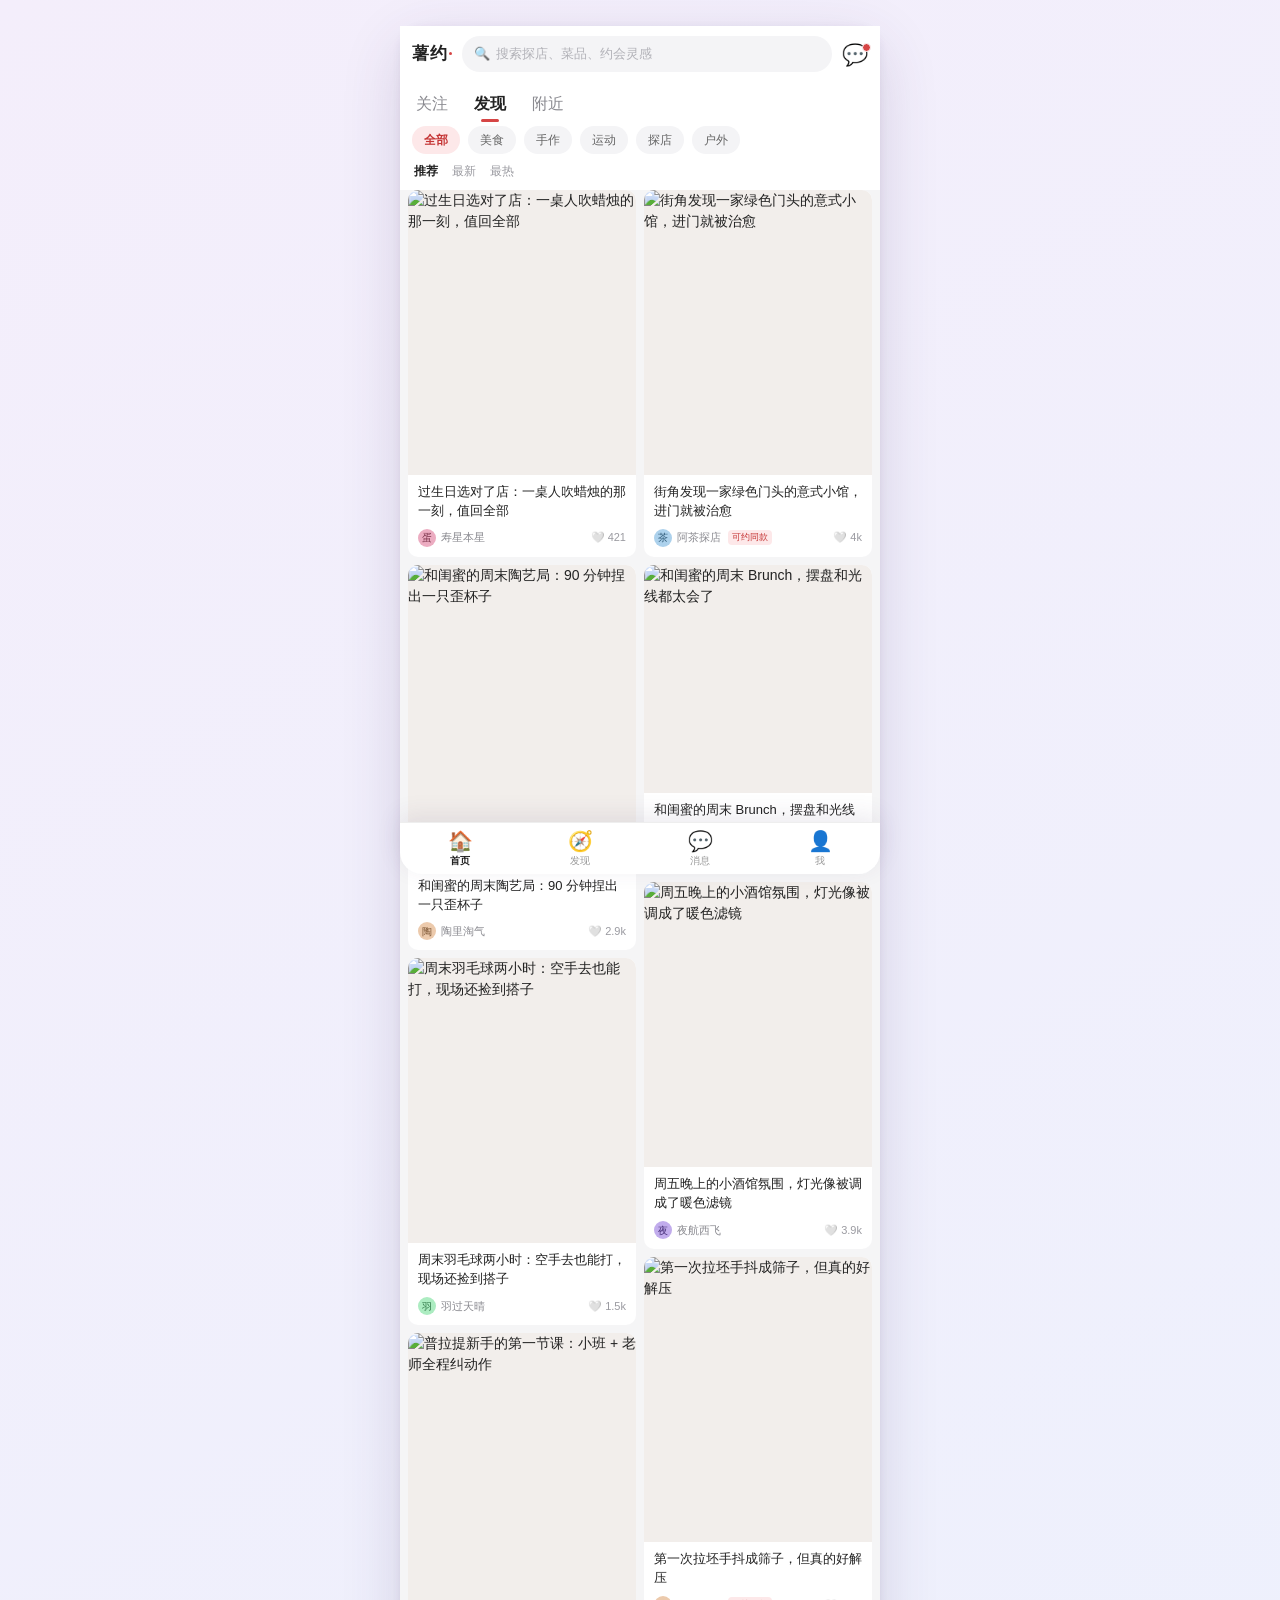
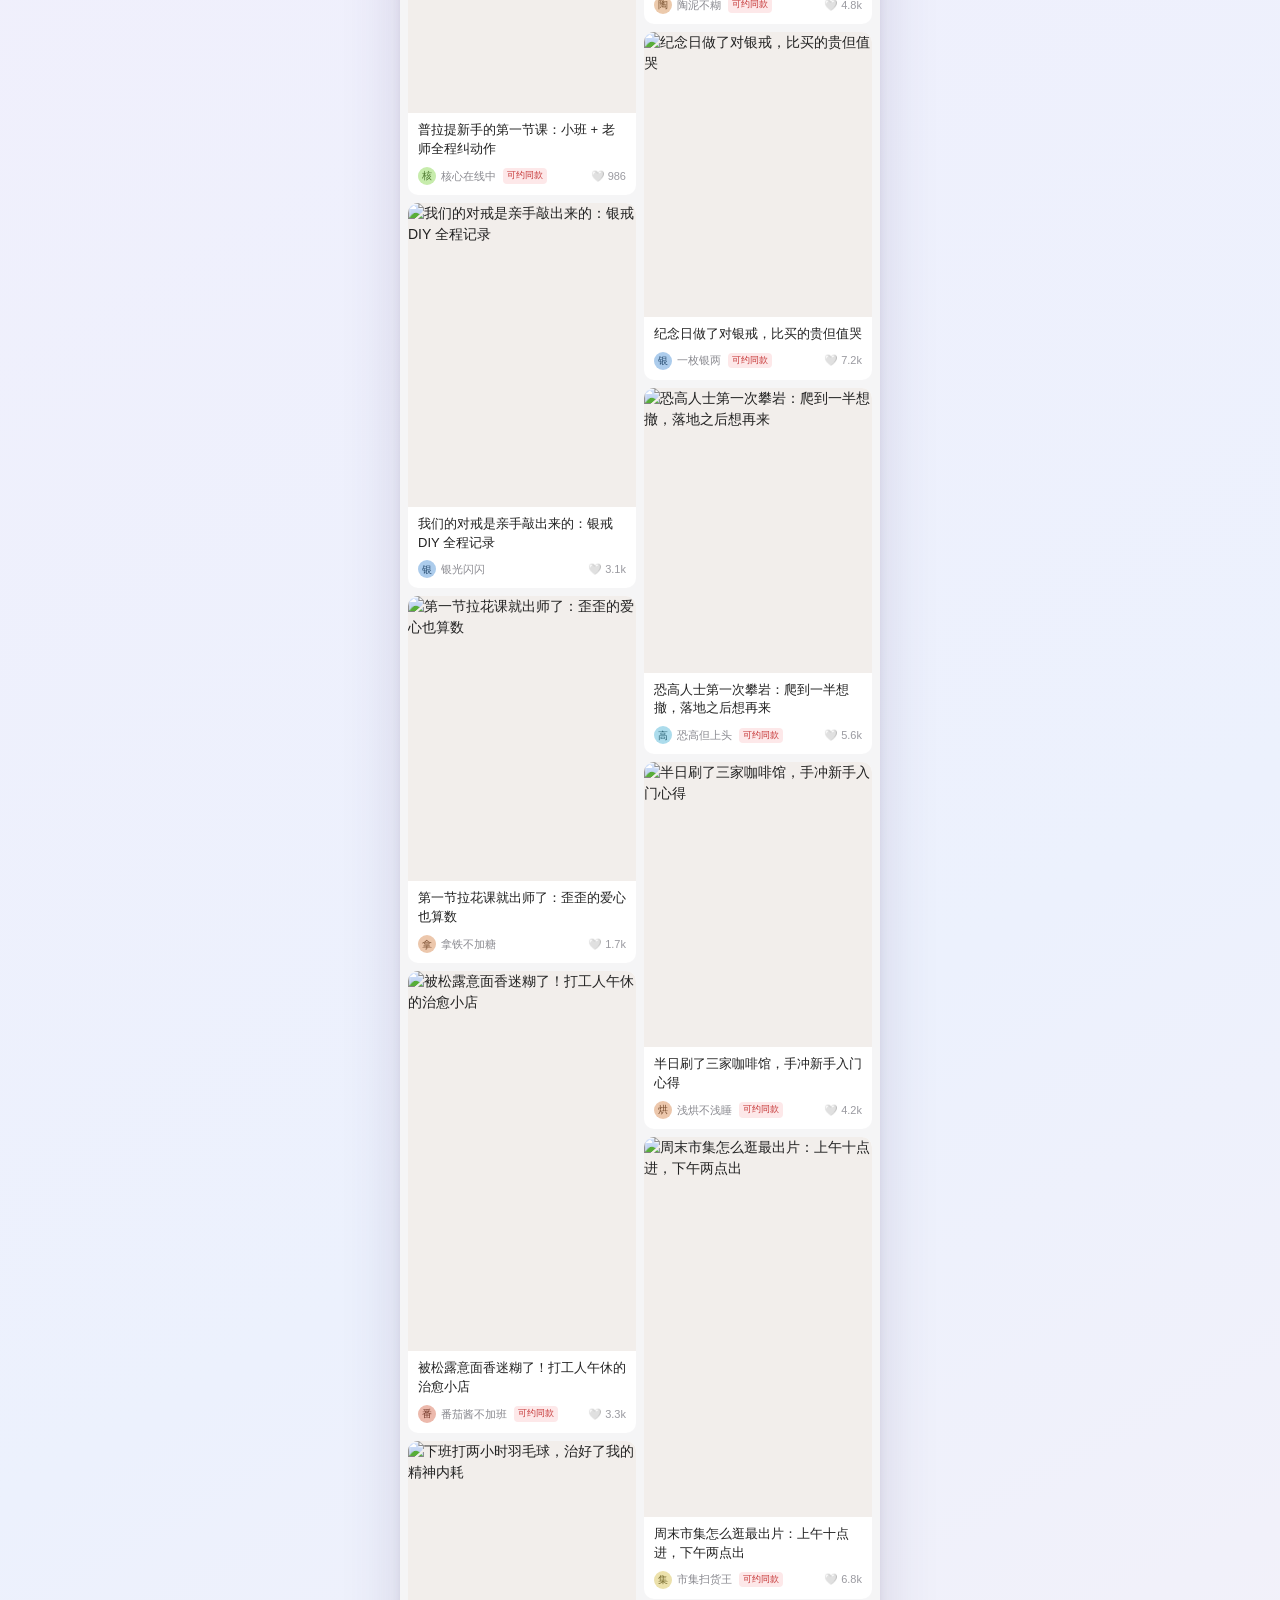
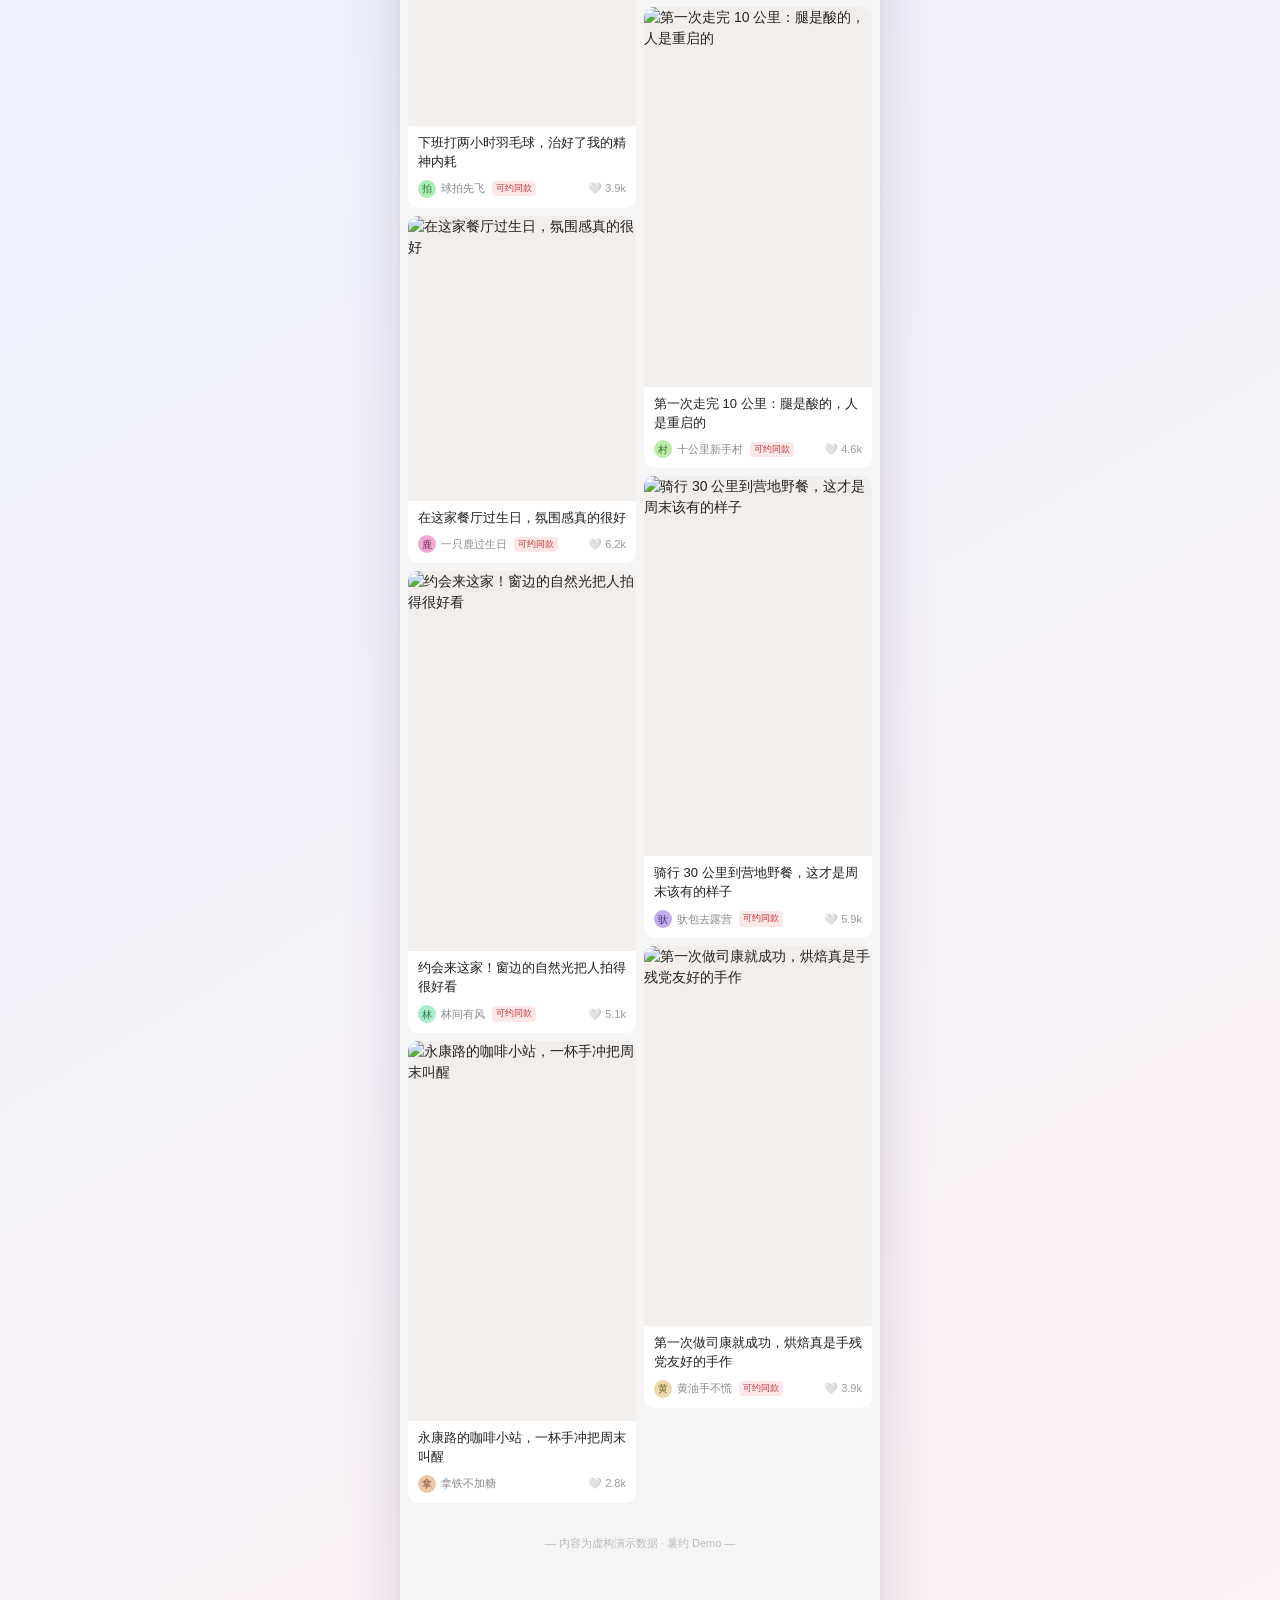
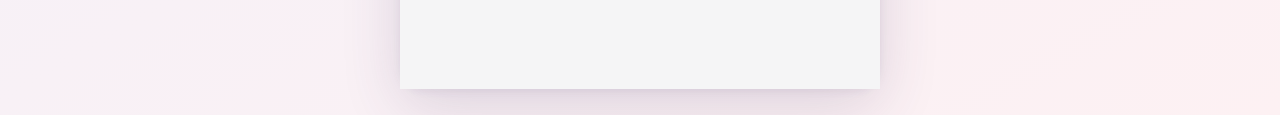
==== commit 3307c47a: "Update index.html" ====
--- a/index.html
+++ b/index.html
@@ -1,178 +1,172 @@
 <!DOCTYPE html>
-<!-- saved from url=(0047)https://redcowork.xiaohongshu.com/f/lw7qktz8ar/ -->
-<html lang="zh-CN"><head><meta http-equiv="Content-Type" content="text/html; charset=UTF-8">
-
+<html lang="zh-CN">
+<head>
+<meta http-equiv="Content-Type" content="text/html; charset=UTF-8">
 <meta name="viewport" content="width=device-width, initial-scale=1, viewport-fit=cover">
 <title>薯约 · 种草那一刻，就把体验约下来（Demo）</title>
 <meta name="description" content="薯约 Web Demo：从种草笔记到线下体验的闭环演示。虚构商家、模拟交易。">
 <link rel="icon" href="data:image/svg+xml,%3Csvg xmlns='http://www.w3.org/2000/svg' viewBox='0 0 64 64'%3E%3Ccircle cx='32' cy='32' r='30' fill='%23d64545'/%3E%3Ctext x='32' y='42' text-anchor='middle' font-size='28' fill='white' font-family='sans-serif'%3E%E8%96%AF%3C/text%3E%3C/svg%3E">
-<link rel="stylesheet" href="./薯约 · 种草那一刻，就把体验约下来（Demo）_files/style.css">
+<link rel="stylesheet" href="./style.css">
 </head>
 <body>
 <noscript><div style="padding:24px;text-align:center">薯约 Demo 需要启用 JavaScript 才能运行。</div></noscript>
 <div class="app-wrap">
-  <main id="app" class="main">
-  <header class="home-top">
-    <span class="brand">薯约</span>
-    <div class="home-search" data-act="openSearch">
-      <span class="hs-ico">🔍</span><span class="hs-ph">搜索探店、菜品、约会灵感</span>
-    </div>
-    <a class="home-msg" href="https://redcowork.xiaohongshu.com/f/lw7qktz8ar/#/msg" aria-label="消息">💬</a>
-  </header>
-  <nav class="ch-tabs"><span class="ch-tab" data-act="homeChannel" data-x="follow">关注</span><span class="ch-tab on" data-act="homeChannel" data-x="discover">发现</span><span class="ch-tab" data-act="homeChannel" data-x="nearby">附近</span>
-  </nav>
-  
-  <div class="cat-row"><span class="f-chip on" data-act="catFilter" data-x="all">全部</span><span class="f-chip" data-act="catFilter" data-x="food">美食</span><span class="f-chip" data-act="catFilter" data-x="craft">手作</span><span class="f-chip" data-act="catFilter" data-x="sport">运动</span><span class="f-chip" data-act="catFilter" data-x="cafe">探店</span><span class="f-chip" data-act="catFilter" data-x="outdoor">户外</span>
-  </div>
-  <div class="sort-row">
-    <span class="sort-chip on" data-act="sortPick" data-x="rec">推荐</span><span class="sort-chip" data-act="sortPick" data-x="new">最新</span><span class="sort-chip" data-act="sortPick" data-x="hot">最热</span>
-    
-  </div>
-  <div class="note-list"><div class="note-card">
-    <a class="nc-main" href="https://redcowork.xiaohongshu.com/f/lw7qktz8ar/#/note/n17">
-      <div class="nc-cover" style="aspect-ratio:4/5"><img class="ph" src="./薯约 · 种草那一刻，就把体验约下来（Demo）_files/birthday.jpg" alt="过生日选对了店：一桌人吹蜡烛的那一刻，值回全部" loading="lazy"></div>
-      <div class="nc-title">过生日选对了店：一桌人吹蜡烛的那一刻，值回全部</div>
-    </a>
-    <div class="nc-foot"><span class="ava" style="background:hsl(340,62%,80%);color:hsl(340,45%,32%)">蛋</span><span class="nc-name">寿星本星</span><span class="nc-like">🤍 421</span></div>
-  </div><div class="note-card">
-    <a class="nc-main" href="https://redcowork.xiaohongshu.com/f/lw7qktz8ar/#/note/n18">
-      <div class="nc-cover" style="aspect-ratio:3/4"><img class="ph" src="./薯约 · 种草那一刻，就把体验约下来（Demo）_files/clay.jpg" alt="和闺蜜的周末陶艺局：90 分钟捏出一只歪杯子" loading="lazy"></div>
-      <div class="nc-title">和闺蜜的周末陶艺局：90 分钟捏出一只歪杯子</div>
-    </a>
-    <div class="nc-foot"><span class="ava" style="background:hsl(28,62%,80%);color:hsl(28,45%,32%)">陶</span><span class="nc-name">陶里淘气</span><span class="nc-like">🤍 2.9k</span></div>
-  </div><div class="note-card">
-    <a class="nc-main" href="https://redcowork.xiaohongshu.com/f/lw7qktz8ar/#/note/n19">
-      <div class="nc-cover" style="aspect-ratio:4/5"><img class="ph" src="./薯约 · 种草那一刻，就把体验约下来（Demo）_files/badminton.jpg" alt="周末羽毛球两小时：空手去也能打，现场还捡到搭子" loading="lazy"></div>
-      <div class="nc-title">周末羽毛球两小时：空手去也能打，现场还捡到搭子</div>
-    </a>
-    <div class="nc-foot"><span class="ava" style="background:hsl(140,62%,80%);color:hsl(140,45%,32%)">羽</span><span class="nc-name">羽过天晴</span><span class="nc-like">🤍 1.5k</span></div>
-  </div><div class="note-card">
-    <a class="nc-main" href="https://redcowork.xiaohongshu.com/f/lw7qktz8ar/#/note/n20">
-      <div class="nc-cover" style="aspect-ratio:3/5"><img class="ph" src="./薯约 · 种草那一刻，就把体验约下来（Demo）_files/pilates.jpg" alt="普拉提新手的第一节课：小班 + 老师全程纠动作" loading="lazy"></div>
-      <div class="nc-title">普拉提新手的第一节课：小班 + 老师全程纠动作</div>
-    </a>
-    <div class="nc-foot"><span class="ava" style="background:hsl(95,62%,80%);color:hsl(95,45%,32%)">核</span><span class="nc-name">核心在线中</span><a class="nc-book" href="https://redcowork.xiaohongshu.com/f/lw7qktz8ar/#/product/p13">可约同款</a><span class="nc-like">🤍 986</span></div>
-  </div><div class="note-card">
-    <a class="nc-main" href="https://redcowork.xiaohongshu.com/f/lw7qktz8ar/#/note/n21">
-      <div class="nc-cover" style="aspect-ratio:3/4"><img class="ph" src="./薯约 · 种草那一刻，就把体验约下来（Demo）_files/silver.jpg" alt="我们的对戒是亲手敲出来的：银戒 DIY 全程记录" loading="lazy"></div>
-      <div class="nc-title">我们的对戒是亲手敲出来的：银戒 DIY 全程记录</div>
-    </a>
-    <div class="nc-foot"><span class="ava" style="background:hsl(210,62%,80%);color:hsl(210,45%,32%)">银</span><span class="nc-name">银光闪闪</span><span class="nc-like">🤍 3.1k</span></div>
-  </div><div class="note-card">
-    <a class="nc-main" href="https://redcowork.xiaohongshu.com/f/lw7qktz8ar/#/note/n22">
-      <div class="nc-cover" style="aspect-ratio:4/5"><img class="ph" src="./薯约 · 种草那一刻，就把体验约下来（Demo）_files/latte.jpg" alt="第一节拉花课就出师了：歪歪的爱心也算数" loading="lazy"></div>
-      <div class="nc-title">第一节拉花课就出师了：歪歪的爱心也算数</div>
-    </a>
-    <div class="nc-foot"><span class="ava" style="background:hsl(25,62%,80%);color:hsl(25,45%,32%)">拿</span><span class="nc-name">拿铁不加糖</span><span class="nc-like">🤍 1.7k</span></div>
-  </div><div class="note-card">
-    <a class="nc-main" href="https://redcowork.xiaohongshu.com/f/lw7qktz8ar/#/note/n1">
-      <div class="nc-cover" style="aspect-ratio:3/5"><img class="ph" src="./薯约 · 种草那一刻，就把体验约下来（Demo）_files/pasta.jpg" alt="被松露意面香迷糊了！打工人午休的治愈小店" loading="lazy"></div>
-      <div class="nc-title">被松露意面香迷糊了！打工人午休的治愈小店</div>
-    </a>
-    <div class="nc-foot"><span class="ava" style="background:hsl(12,62%,80%);color:hsl(12,45%,32%)">番</span><span class="nc-name">番茄酱不加班</span><a class="nc-book" href="https://redcowork.xiaohongshu.com/f/lw7qktz8ar/#/product/p1">可约同款</a><span class="nc-like">🤍 3.3k</span></div>
-  </div><div class="note-card">
-    <a class="nc-main" href="https://redcowork.xiaohongshu.com/f/lw7qktz8ar/#/note/n10">
-      <div class="nc-cover" style="aspect-ratio:4/5"><img class="ph" src="./薯约 · 种草那一刻，就把体验约下来（Demo）_files/badminton.jpg" alt="下班打两小时羽毛球，治好了我的精神内耗" loading="lazy"></div>
-      <div class="nc-title">下班打两小时羽毛球，治好了我的精神内耗</div>
-    </a>
-    <div class="nc-foot"><span class="ava" style="background:hsl(130,62%,80%);color:hsl(130,45%,32%)">拍</span><span class="nc-name">球拍先飞</span><a class="nc-book" href="https://redcowork.xiaohongshu.com/f/lw7qktz8ar/#/product/p6">可约同款</a><span class="nc-like">🤍 3.9k</span></div>
-  </div><div class="note-card">
-    <a class="nc-main" href="https://redcowork.xiaohongshu.com/f/lw7qktz8ar/#/note/n7">
-      <div class="nc-cover" style="aspect-ratio:4/5"><img class="ph" src="./薯约 · 种草那一刻，就把体验约下来（Demo）_files/birthday.jpg" alt="在这家餐厅过生日，氛围感真的很好" loading="lazy"></div>
-      <div class="nc-title">在这家餐厅过生日，氛围感真的很好</div>
-    </a>
-    <div class="nc-foot"><span class="ava" style="background:hsl(325,62%,80%);color:hsl(325,45%,32%)">鹿</span><span class="nc-name">一只鹿过生日</span><a class="nc-book" href="https://redcowork.xiaohongshu.com/f/lw7qktz8ar/#/product/p3">可约同款</a><span class="nc-like">🤍 6.2k</span></div>
-  </div><div class="note-card">
-    <a class="nc-main" href="https://redcowork.xiaohongshu.com/f/lw7qktz8ar/#/note/n2">
-      <div class="nc-cover" style="aspect-ratio:3/5"><img class="ph" src="./薯约 · 种草那一刻，就把体验约下来（Demo）_files/dessert.jpg" alt="约会来这家！窗边的自然光把人拍得很好看" loading="lazy"></div>
-      <div class="nc-title">约会来这家！窗边的自然光把人拍得很好看</div>
-    </a>
-    <div class="nc-foot"><span class="ava" style="background:hsl(150,62%,80%);color:hsl(150,45%,32%)">林</span><span class="nc-name">林间有风</span><a class="nc-book" href="https://redcowork.xiaohongshu.com/f/lw7qktz8ar/#/product/p2">可约同款</a><span class="nc-like">🤍 5.1k</span></div>
-  </div><div class="note-card">
-    <a class="nc-main" href="https://redcowork.xiaohongshu.com/f/lw7qktz8ar/#/note/n3">
-      <div class="nc-cover" style="aspect-ratio:3/5"><img class="ph" src="./薯约 · 种草那一刻，就把体验约下来（Demo）_files/pour.jpg" alt="永康路的咖啡小站，一杯手冲把周末叫醒" loading="lazy"></div>
-      <div class="nc-title">永康路的咖啡小站，一杯手冲把周末叫醒</div>
-    </a>
-    <div class="nc-foot"><span class="ava" style="background:hsl(25,62%,80%);color:hsl(25,45%,32%)">拿</span><span class="nc-name">拿铁不加糖</span><span class="nc-like">🤍 2.8k</span></div>
-  </div><div class="note-card">
-    <a class="nc-main" href="https://redcowork.xiaohongshu.com/f/lw7qktz8ar/#/note/n4">
-      <div class="nc-cover" style="aspect-ratio:4/5"><img class="ph" src="./薯约 · 种草那一刻，就把体验约下来（Demo）_files/cafe.jpg" alt="街角发现一家绿色门头的意式小馆，进门就被治愈" loading="lazy"></div>
-      <div class="nc-title">街角发现一家绿色门头的意式小馆，进门就被治愈</div>
-    </a>
-    <div class="nc-foot"><span class="ava" style="background:hsl(205,62%,80%);color:hsl(205,45%,32%)">茶</span><span class="nc-name">阿茶探店</span><a class="nc-book" href="https://redcowork.xiaohongshu.com/f/lw7qktz8ar/#/product/p1">可约同款</a><span class="nc-like">🤍 4k</span></div>
-  </div><div class="note-card">
-    <a class="nc-main" href="https://redcowork.xiaohongshu.com/f/lw7qktz8ar/#/note/n5">
-      <div class="nc-cover" style="aspect-ratio:1/1"><img class="ph" src="./薯约 · 种草那一刻，就把体验约下来（Demo）_files/brunch.jpg" alt="和闺蜜的周末 Brunch，摆盘和光线都太会了" loading="lazy"></div>
-      <div class="nc-title">和闺蜜的周末 Brunch，摆盘和光线都太会了</div>
-    </a>
-    <div class="nc-foot"><span class="ava" style="background:hsl(320,62%,80%);color:hsl(320,45%,32%)">粥</span><span class="nc-name">一碗小粥</span><span class="nc-like">🤍 6.4k</span></div>
-  </div><div class="note-card">
-    <a class="nc-main" href="https://redcowork.xiaohongshu.com/f/lw7qktz8ar/#/note/n6">
-      <div class="nc-cover" style="aspect-ratio:4/5"><img class="ph" src="./薯约 · 种草那一刻，就把体验约下来（Demo）_files/bar.jpg" alt="周五晚上的小酒馆氛围，灯光像被调成了暖色滤镜" loading="lazy"></div>
-      <div class="nc-title">周五晚上的小酒馆氛围，灯光像被调成了暖色滤镜</div>
-    </a>
-    <div class="nc-foot"><span class="ava" style="background:hsl(260,62%,80%);color:hsl(260,45%,32%)">夜</span><span class="nc-name">夜航西飞</span><span class="nc-like">🤍 3.9k</span></div>
-  </div><div class="note-card">
-    <a class="nc-main" href="https://redcowork.xiaohongshu.com/f/lw7qktz8ar/#/note/n8">
-      <div class="nc-cover" style="aspect-ratio:4/5"><img class="ph" src="./薯约 · 种草那一刻，就把体验约下来（Demo）_files/clay.jpg" alt="第一次拉坯手抖成筛子，但真的好解压" loading="lazy"></div>
-      <div class="nc-title">第一次拉坯手抖成筛子，但真的好解压</div>
-    </a>
-    <div class="nc-foot"><span class="ava" style="background:hsl(28,62%,80%);color:hsl(28,45%,32%)">陶</span><span class="nc-name">陶泥不糊</span><a class="nc-book" href="https://redcowork.xiaohongshu.com/f/lw7qktz8ar/#/product/p4">可约同款</a><span class="nc-like">🤍 4.8k</span></div>
-  </div><div class="note-card">
-    <a class="nc-main" href="https://redcowork.xiaohongshu.com/f/lw7qktz8ar/#/note/n9">
-      <div class="nc-cover" style="aspect-ratio:4/5"><img class="ph" src="./薯约 · 种草那一刻，就把体验约下来（Demo）_files/silver.jpg" alt="纪念日做了对银戒，比买的贵但值哭" loading="lazy"></div>
-      <div class="nc-title">纪念日做了对银戒，比买的贵但值哭</div>
-    </a>
-    <div class="nc-foot"><span class="ava" style="background:hsl(210,62%,80%);color:hsl(210,45%,32%)">银</span><span class="nc-name">一枚银两</span><a class="nc-book" href="https://redcowork.xiaohongshu.com/f/lw7qktz8ar/#/product/p5">可约同款</a><span class="nc-like">🤍 7.2k</span></div>
-  </div><div class="note-card">
-    <a class="nc-main" href="https://redcowork.xiaohongshu.com/f/lw7qktz8ar/#/note/n11">
-      <div class="nc-cover" style="aspect-ratio:4/5"><img class="ph" src="./薯约 · 种草那一刻，就把体验约下来（Demo）_files/climbing.jpg" alt="恐高人士第一次攀岩：爬到一半想撤，落地之后想再来" loading="lazy"></div>
-      <div class="nc-title">恐高人士第一次攀岩：爬到一半想撤，落地之后想再来</div>
-    </a>
-    <div class="nc-foot"><span class="ava" style="background:hsl(195,62%,80%);color:hsl(195,45%,32%)">高</span><span class="nc-name">恐高但上头</span><a class="nc-book" href="https://redcowork.xiaohongshu.com/f/lw7qktz8ar/#/product/p7">可约同款</a><span class="nc-like">🤍 5.6k</span></div>
-  </div><div class="note-card">
-    <a class="nc-main" href="https://redcowork.xiaohongshu.com/f/lw7qktz8ar/#/note/n12">
-      <div class="nc-cover" style="aspect-ratio:4/5"><img class="ph" src="./薯约 · 种草那一刻，就把体验约下来（Demo）_files/cafe.jpg" alt="半日刷了三家咖啡馆，手冲新手入门心得" loading="lazy"></div>
-      <div class="nc-title">半日刷了三家咖啡馆，手冲新手入门心得</div>
-    </a>
-    <div class="nc-foot"><span class="ava" style="background:hsl(25,62%,80%);color:hsl(25,45%,32%)">烘</span><span class="nc-name">浅烘不浅睡</span><a class="nc-book" href="https://redcowork.xiaohongshu.com/f/lw7qktz8ar/#/product/p8">可约同款</a><span class="nc-like">🤍 4.2k</span></div>
-  </div><div class="note-card">
-    <a class="nc-main" href="https://redcowork.xiaohongshu.com/f/lw7qktz8ar/#/note/n13">
-      <div class="nc-cover" style="aspect-ratio:3/5"><img class="ph" src="./薯约 · 种草那一刻，就把体验约下来（Demo）_files/market.jpg" alt="周末市集怎么逛最出片：上午十点进，下午两点出" loading="lazy"></div>
-      <div class="nc-title">周末市集怎么逛最出片：上午十点进，下午两点出</div>
-    </a>
-    <div class="nc-foot"><span class="ava" style="background:hsl(50,62%,80%);color:hsl(50,45%,32%)">集</span><span class="nc-name">市集扫货王</span><a class="nc-book" href="https://redcowork.xiaohongshu.com/f/lw7qktz8ar/#/product/p9">可约同款</a><span class="nc-like">🤍 6.8k</span></div>
-  </div><div class="note-card">
-    <a class="nc-main" href="https://redcowork.xiaohongshu.com/f/lw7qktz8ar/#/note/n14">
-      <div class="nc-cover" style="aspect-ratio:3/5"><img class="ph" src="./薯约 · 种草那一刻，就把体验约下来（Demo）_files/hike.jpg" alt="第一次走完 10 公里：腿是酸的，人是重启的" loading="lazy"></div>
-      <div class="nc-title">第一次走完 10 公里：腿是酸的，人是重启的</div>
-    </a>
-    <div class="nc-foot"><span class="ava" style="background:hsl(105,62%,80%);color:hsl(105,45%,32%)">村</span><span class="nc-name">十公里新手村</span><a class="nc-book" href="https://redcowork.xiaohongshu.com/f/lw7qktz8ar/#/product/p10">可约同款</a><span class="nc-like">🤍 4.6k</span></div>
-  </div><div class="note-card">
-    <a class="nc-main" href="https://redcowork.xiaohongshu.com/f/lw7qktz8ar/#/note/n15">
-      <div class="nc-cover" style="aspect-ratio:3/5"><img class="ph" src="./薯约 · 种草那一刻，就把体验约下来（Demo）_files/camp.jpg" alt="骑行 30 公里到营地野餐，这才是周末该有的样子" loading="lazy"></div>
-      <div class="nc-title">骑行 30 公里到营地野餐，这才是周末该有的样子</div>
-    </a>
-    <div class="nc-foot"><span class="ava" style="background:hsl(260,62%,80%);color:hsl(260,45%,32%)">驮</span><span class="nc-name">驮包去露营</span><a class="nc-book" href="https://redcowork.xiaohongshu.com/f/lw7qktz8ar/#/product/p11">可约同款</a><span class="nc-like">🤍 5.9k</span></div>
-  </div><div class="note-card">
-    <a class="nc-main" href="https://redcowork.xiaohongshu.com/f/lw7qktz8ar/#/note/n16">
-      <div class="nc-cover" style="aspect-ratio:3/5"><img class="ph" src="./薯约 · 种草那一刻，就把体验约下来（Demo）_files/bake.jpg" alt="第一次做司康就成功，烘焙真是手残党友好的手作" loading="lazy"></div>
-      <div class="nc-title">第一次做司康就成功，烘焙真是手残党友好的手作</div>
-    </a>
-    <div class="nc-foot"><span class="ava" style="background:hsl(42,62%,80%);color:hsl(42,45%,32%)">黄</span><span class="nc-name">黄油手不慌</span><a class="nc-book" href="https://redcowork.xiaohongshu.com/f/lw7qktz8ar/#/product/p12">可约同款</a><span class="nc-like">🤍 3.9k</span></div>
-  </div></div>
-  <div class="feed-foot">— 内容为虚构演示数据 · 薯约 Demo —</div></main>
-  <nav class="tabbar">
-    <a href="https://redcowork.xiaohongshu.com/f/lw7qktz8ar/#/" data-tab="home" class="tab on"><span class="ti">🏠</span>首页</a>
-    <a href="https://redcowork.xiaohongshu.com/f/lw7qktz8ar/#/discover" data-tab="discover" class="tab"><span class="ti">🧭</span>发现</a>
-    <a href="https://redcowork.xiaohongshu.com/f/lw7qktz8ar/#/msg" data-tab="msg" class="tab"><span class="ti">💬</span>消息</a>
-    <a href="https://redcowork.xiaohongshu.com/f/lw7qktz8ar/#/me" data-tab="me" class="tab"><span class="ti">👤</span>我</a>
-  </nav>
+<main id="app" class="main">
+<header class="home-top">
+<span class="brand">薯约</span>
+<div class="home-search" data-act="openSearch">
+<span class="hs-ico">🔍</span><span class="hs-ph">搜索探店、菜品、约会灵感</span>
+</div>
+<a class="home-msg" href="url?id=18" aria-label="消息">💬</a>
+</header>
+<nav class="ch-tabs"><span class="ch-tab" data-act="homeChannel" data-x="follow">关注</span><span class="ch-tab on" data-act="homeChannel" data-x="discover">发现</span><span class="ch-tab" data-act="homeChannel" data-x="nearby">附近</span>
+</nav>
+<div class="cat-row"><span class="f-chip on" data-act="catFilter" data-x="all">全部</span><span class="f-chip" data-act="catFilter" data-x="food">美食</span><span class="f-chip" data-act="catFilter" data-x="craft">手作</span><span class="f-chip" data-act="catFilter" data-x="sport">运动</span><span class="f-chip" data-act="catFilter" data-x="cafe">探店</span><span class="f-chip" data-act="catFilter" data-x="outdoor">户外</span>
+</div>
+<div class="sort-row">
+<span class="sort-chip on" data-act="sortPick" data-x="rec">推荐</span><span class="sort-chip" data-act="sortPick" data-x="new">最新</span><span class="sort-chip" data-act="sortPick" data-x="hot">最热</span>
+</div>
+<div class="note-list"><div class="note-card">
+<a class="nc-main" href="url?id=19">
+<div class="nc-cover" style="aspect-ratio:4/5"><img class="ph" src="./xiaohongshu_files/birthday.jpg" alt="过生日选对了店：一桌人吹蜡烛的那一刻，值回全部" loading="lazy"></div>
+<div class="nc-title">过生日选对了店：一桌人吹蜡烛的那一刻，值回全部</div>
+</a>
+<div class="nc-foot"><span class="ava" style="background:hsl(340,62%,80%);color:hsl(340,45%,32%)">蛋</span><span class="nc-name">寿星本星</span><span class="nc-like">🤍 421</span></div>
+</div><div class="note-card">
+<a class="nc-main" href="https://redcowork.xiaohongshu.com/f/lw7qktz8ar/#/note/n18">
+<div class="nc-cover" style="aspect-ratio:3/4"><img class="ph" src="./xiaohongshu_files/clay.jpg" alt="和闺蜜的周末陶艺局：90 分钟捏出一只歪杯子" loading="lazy"></div>
+<div class="nc-title">和闺蜜的周末陶艺局：90 分钟捏出一只歪杯子</div>
+</a>
+<div class="nc-foot"><span class="ava" style="background:hsl(28,62%,80%);color:hsl(28,45%,32%)">陶</span><span class="nc-name">陶里淘气</span><span class="nc-like">🤍 2.9k</span></div>
+</div><div class="note-card">
+<a class="nc-main" href="https://redcowork.xiaohongshu.com/f/lw7qktz8ar/#/note/n19">
+<div class="nc-cover" style="aspect-ratio:4/5"><img class="ph" src="./xiaohongshu_files/badminton.jpg" alt="周末羽毛球两小时：空手去也能打，现场还捡到搭子" loading="lazy"></div>
+<div class="nc-title">周末羽毛球两小时：空手去也能打，现场还捡到搭子</div>
+</a>
+<div class="nc-foot"><span class="ava" style="background:hsl(140,62%,80%);color:hsl(140,45%,32%)">羽</span><span class="nc-name">羽过天晴</span><span class="nc-like">🤍 1.5k</span></div>
+</div><div class="note-card">
+<a class="nc-main" href="url?id=22">
+<div class="nc-cover" style="aspect-ratio:3/5"><img class="ph" src="./xiaohongshu_files/pilates.jpg" alt="普拉提新手的第一节课：小班 + 老师全程纠动作" loading="lazy"></div>
+<div class="nc-title">普拉提新手的第一节课：小班 + 老师全程纠动作</div>
+</a>
+<div class="nc-foot"><span class="ava" style="background:hsl(95,62%,80%);color:hsl(95,45%,32%)">核</span><span class="nc-name">核心在线中</span><a class="nc-book" href="https://redcowork.xiaohongshu.com/f/lw7qktz8ar/#/product/p13">可约同款</a><span class="nc-like">🤍 986</span></div>
+</div><div class="note-card">
+<a class="nc-main" href="https://redcowork.xiaohongshu.com/f/lw7qktz8ar/#/note/n21">
+<div class="nc-cover" style="aspect-ratio:3/4"><img class="ph" src="./xiaohongshu_files/silver.jpg" alt="我们的对戒是亲手敲出来的：银戒 DIY 全程记录" loading="lazy"></div>
+<div class="nc-title">我们的对戒是亲手敲出来的：银戒 DIY 全程记录</div>
+</a>
+<div class="nc-foot"><span class="ava" style="background:hsl(210,62%,80%);color:hsl(210,45%,32%)">银</span><span class="nc-name">银光闪闪</span><span class="nc-like">🤍 3.1k</span></div>
+</div><div class="note-card">
+<a class="nc-main" href="https://redcowork.xiaohongshu.com/f/lw7qktz8ar/#/note/n22">
+<div class="nc-cover" style="aspect-ratio:4/5"><img class="ph" src="./xiaohongshu_files/latte.jpg" alt="第一节拉花课就出师了：歪歪的爱心也算数" loading="lazy"></div>
+<div class="nc-title">第一节拉花课就出师了：歪歪的爱心也算数</div>
+</a>
+<div class="nc-foot"><span class="ava" style="background:hsl(25,62%,80%);color:hsl(25,45%,32%)">拿</span><span class="nc-name">拿铁不加糖</span><span class="nc-like">🤍 1.7k</span></div>
+</div><div class="note-card">
+<a class="nc-main" href="https://redcowork.xiaohongshu.com/f/lw7qktz8ar/#/note/n1">
+<div class="nc-cover" style="aspect-ratio:3/5"><img class="ph" src="./xiaohongshu_files/pasta.jpg" alt="被松露意面香迷糊了！打工人午休的治愈小店" loading="lazy"></div>
+<div class="nc-title">被松露意面香迷糊了！打工人午休的治愈小店</div>
+</a>
+<div class="nc-foot"><span class="ava" style="background:hsl(12,62%,80%);color:hsl(12,45%,32%)">番</span><span class="nc-name">番茄酱不加班</span><a class="nc-book" href="https://redcowork.xiaohongshu.com/f/lw7qktz8ar/#/product/p1">可约同款</a><span class="nc-like">🤍 3.3k</span></div>
+</div><div class="note-card">
+<a class="nc-main" href="https://redcowork.xiaohongshu.com/f/lw7qktz8ar/#/note/n10">
+<div class="nc-cover" style="aspect-ratio:4/5"><img class="ph" src="./xiaohongshu_files/badminton.jpg" alt="下班打两小时羽毛球，治好了我的精神内耗" loading="lazy"></div>
+<div class="nc-title">下班打两小时羽毛球，治好了我的精神内耗</div>
+</a>
+<div class="nc-foot"><span class="ava" style="background:hsl(130,62%,80%);color:hsl(130,45%,32%)">拍</span><span class="nc-name">球拍先飞</span><a class="nc-book" href="https://redcowork.xiaohongshu.com/f/lw7qktz8ar/#/product/p6">可约同款</a><span class="nc-like">🤍 3.9k</span></div>
+</div><div class="note-card">
+<a class="nc-main" href="https://redcowork.xiaohongshu.com/f/lw7qktz8ar/#/note/n7">
+<div class="nc-cover" style="aspect-ratio:4/5"><img class="ph" src="./xiaohongshu_files/birthday.jpg" alt="在这家餐厅过生日，氛围感真的很好" loading="lazy"></div>
+<div class="nc-title">在这家餐厅过生日，氛围感真的很好</div>
+</a>
+<div class="nc-foot"><span class="ava" style="background:hsl(325,62%,80%);color:hsl(325,45%,32%)">鹿</span><span class="nc-name">一只鹿过生日</span><a class="nc-book" href="url?id=31">可约同款</a><span class="nc-like">🤍 6.2k</span></div>
+</div><div class="note-card">
+<a class="nc-main" href="url?id=32">
+<div class="nc-cover" style="aspect-ratio:3/5"><img class="ph" src="./xiaohongshu_files/dessert.jpg" alt="约会来这家！窗边的自然光把人拍得很好看" loading="lazy"></div>
+<div class="nc-title">约会来这家！窗边的自然光把人拍得很好看</div>
+</a>
+<div class="nc-foot"><span class="ava" style="background:hsl(150,62%,80%);color:hsl(150,45%,32%)">林</span><span class="nc-name">林间有风</span><a class="nc-book" href="https://redcowork.xiaohongshu.com/f/lw7qktz8ar/#/product/p2">可约同款</a><span class="nc-like">🤍 5.1k</span></div>
+</div><div class="note-card">
+<a class="nc-main" href="https://redcowork.xiaohongshu.com/f/lw7qktz8ar/#/note/n3">
+<div class="nc-cover" style="aspect-ratio:3/5"><img class="ph" src="./xiaohongshu_files/pour.jpg" alt="永康路的咖啡小站，一杯手冲把周末叫醒" loading="lazy"></div>
+<div class="nc-title">永康路的咖啡小站，一杯手冲把周末叫醒</div>
+</a>
+<div class="nc-foot"><span class="ava" style="background:hsl(25,62%,80%);color:hsl(25,45%,32%)">拿</span><span class="nc-name">拿铁不加糖</span><span class="nc-like">🤍 2.8k</span></div>
+</div><div class="note-card">
+<a class="nc-main" href="https://redcowork.xiaohongshu.com/f/lw7qktz8ar/#/note/n4">
+<div class="nc-cover" style="aspect-ratio:4/5"><img class="ph" src="./xiaohongshu_files/cafe.jpg" alt="街角发现一家绿色门头的意式小馆，进门就被治愈" loading="lazy"></div>
+<div class="nc-title">街角发现一家绿色门头的意式小馆，进门就被治愈</div>
+</a>
+<div class="nc-foot"><span class="ava" style="background:hsl(205,62%,80%);color:hsl(205,45%,32%)">茶</span><span class="nc-name">阿茶探店</span><a class="nc-book" href="https://redcowork.xiaohongshu.com/f/lw7qktz8ar/#/product/p1">可约同款</a><span class="nc-like">🤍 4k</span></div>
+</div><div class="note-card">
+<a class="nc-main" href="https://redcowork.xiaohongshu.com/f/lw7qktz8ar/#/note/n5">
+<div class="nc-cover" style="aspect-ratio:1/1"><img class="ph" src="./xiaohongshu_files/brunch.jpg" alt="和闺蜜的周末 Brunch，摆盘和光线都太会了" loading="lazy"></div>
+<div class="nc-title">和闺蜜的周末 Brunch，摆盘和光线都太会了</div>
+</a>
+<div class="nc-foot"><span class="ava" style="background:hsl(320,62%,80%);color:hsl(320,45%,32%)">粥</span><span class="nc-name">一碗小粥</span><span class="nc-like">🤍 6.4k</span></div>
+</div><div class="note-card">
+<a class="nc-main" href="https://redcowork.xiaohongshu.com/f/lw7qktz8ar/#/note/n6">
+<div class="nc-cover" style="aspect-ratio:4/5"><img class="ph" src="./xiaohongshu_files/bar.jpg" alt="周五晚上的小酒馆氛围，灯光像被调成了暖色滤镜" loading="lazy"></div>
+<div class="nc-title">周五晚上的小酒馆氛围，灯光像被调成了暖色滤镜</div>
+</a>
+<div class="nc-foot"><span class="ava" style="background:hsl(260,62%,80%);color:hsl(260,45%,32%)">夜</span><span class="nc-name">夜航西飞</span><span class="nc-like">🤍 3.9k</span></div>
+</div><div class="note-card">
+<a class="nc-main" href="https://redcowork.xiaohongshu.com/f/lw7qktz8ar/#/note/n8">
+<div class="nc-cover" style="aspect-ratio:4/5"><img class="ph" src="./xiaohongshu_files/clay.jpg" alt="第一次拉坯手抖成筛子，但真的好解压" loading="lazy"></div>
+<div class="nc-title">第一次拉坯手抖成筛子，但真的好解压</div>
+</a>
+<div class="nc-foot"><span class="ava" style="background:hsl(28,62%,80%);color:hsl(28,45%,32%)">陶</span><span class="nc-name">陶泥不糊</span><a class="nc-book" href="https://redcowork.xiaohongshu.com/f/lw7qktz8ar/#/product/p4">可约同款</a><span class="nc-like">🤍 4.8k</span></div>
+</div><div class="note-card">
+<a class="nc-main" href="https://redcowork.xiaohongshu.com/f/lw7qktz8ar/#/note/n9">
+<div class="nc-cover" style="aspect-ratio:4/5"><img class="ph" src="./xiaohongshu_files/silver.jpg" alt="纪念日做了对银戒，比买的贵但值哭" loading="lazy"></div>
+<div class="nc-title">纪念日做了对银戒，比买的贵但值哭</div>
+</a>
+<div class="nc-foot"><span class="ava" style="background:hsl(210,62%,80%);color:hsl(210,45%,32%)">银</span><span class="nc-name">一枚银两</span><a class="nc-book" href="https://github.com/issues1">可约同款</a><span class="nc-like">🤍 7.2k</span></div>
+</div><div class="note-card">
+<a class="nc-main" href="url?id=42">
+<div class="nc-cover" style="aspect-ratio:4/5"><img class="ph" src="./xiaohongshu_files/climbing.jpg" alt="恐高人士第一次攀岩：爬到一半想撤，落地之后想再来" loading="lazy"></div>
+<div class="nc-title">恐高人士第一次攀岩：爬到一半想撤，落地之后想再来</div>
+</a>
+<div class="nc-foot"><span class="ava" style="background:hsl(195,62%,80%);color:hsl(195,45%,32%)">高</span><span class="nc-name">恐高但上头</span><a class="nc-book" href="https://redcowork.xiaohongshu.com/f/lw7qktz8ar/#/product/p7">可约同款</a><span class="nc-like">🤍 5.6k</span></div>
+</div><div class="note-card">
+<a class="nc-main" href="https://redcowork.xiaohongshu.com/f/lw7qktz8ar/#/note/n12">
+<div class="nc-cover" style="aspect-ratio:4/5"><img class="ph" src="./xiaohongshu_files/cafe.jpg" alt="半日刷了三家咖啡馆，手冲新手入门心得" loading="lazy"></div>
+<div class="nc-title">半日刷了三家咖啡馆，手冲新手入门心得</div>
+</a>
+<div class="nc-foot"><span class="ava" style="background:hsl(25,62%,80%);color:hsl(25,45%,32%)">烘</span><span class="nc-name">浅烘不浅睡</span><a class="nc-book" href="https://redcowork.xiaohongshu.com/f/lw7qktz8ar/#/product/p8">可约同款</a><span class="nc-like">🤍 4.2k</span></div>
+</div><div class="note-card">
+<a class="nc-main" href="https://github.com/issues6">
+<div class="nc-cover" style="aspect-ratio:3/5"><img class="ph" src="./xiaohongshu_files/market.jpg" alt="周末市集怎么逛最出片：上午十点进，下午两点出" loading="lazy"></div>
+<div class="nc-title">周末市集怎么逛最出片：上午十点进，下午两点出</div>
+</a>
+<div class="nc-foot"><span class="ava" style="background:hsl(50,62%,80%);color:hsl(50,45%,32%)">集</span><span class="nc-name">市集扫货王</span><a class="nc-book" href="https://redcowork.xiaohongshu.com/f/lw7qktz8ar/#/product/p9">可约同款</a><span class="nc-like">🤍 6.8k</span></div>
+</div><div class="note-card">
+<a class="nc-main" href="https://redcowork.xiaohongshu.com/f/lw7qktz8ar/#/note/n14">
+<div class="nc-cover" style="aspect-ratio:3/5"><img class="ph" src="./xiaohongshu_files/hike.jpg" alt="第一次走完 10 公里：腿是酸的，人是重启的" loading="lazy"></div>
+<div class="nc-title">第一次走完 10 公里：腿是酸的，人是重启的</div>
+</a>
+<div class="nc-foot"><span class="ava" style="background:hsl(105,62%,80%);color:hsl(105,45%,32%)">村</span><span class="nc-name">十公里新手村</span><a class="nc-book" href="https://github.com/issues9">可约同款</a><span class="nc-like">🤍 4.6k</span></div>
+</div><div class="note-card">
+<a class="nc-main" href="url?id=50">
+<div class="nc-cover" style="aspect-ratio:3/5"><img class="ph" src="./xiaohongshu_files/camp.jpg" alt="骑行 30 公里到营地野餐，这才是周末该有的样子" loading="lazy"></div>
+<div class="nc-title">骑行 30 公里到营地野餐，这才是周末该有的样子</div>
+</a>
+<div class="nc-foot"><span class="ava" style="background:hsl(260,62%,80%);color:hsl(260,45%,32%)">驮</span><span class="nc-name">驮包去露营</span><a class="nc-book" href="url?id=51">可约同款</a><span class="nc-like">🤍 5.9k</span></div>
+</div><div class="note-card">
+<a class="nc-main" href="url?id=52">
+<div class="nc-cover" style="aspect-ratio:3/5"><img class="ph" src="./xiaohongshu_files/bake.jpg" alt="第一次做司康就成功，烘焙真是手残党友好的手作" loading="lazy"></div>
+<div class="nc-title">第一次做司康就成功，烘焙真是手残党友好的手作</div>
+</a>
+<div class="nc-foot"><span class="ava" style="background:hsl(42,62%,80%);color:hsl(42,45%,32%)">黄</span><span class="nc-name">黄油手不慌</span><a class="nc-book" href="url?id=53">可约同款</a><span class="nc-like">🤍 3.9k</span></div>
+</div></div>
+<div class="feed-foot">— 内容为虚构演示数据 · 薯约 Demo —</div></main>
+<nav class="tabbar">
+<a href="https://redcowork.xiaohongshu.com/f/lw7qktz8ar/#/" data-tab="home" class="tab on"><span class="ti">🏠</span>首页</a>
+<a href="https://redcowork.xiaohongshu.com/f/lw7qktz8ar/#/discover" data-tab="discover" class="tab"><span class="ti">🧭</span>发现</a>
+<a href="url?id=18" data-tab="msg" class="tab"><span class="ti">💬</span>消息</a>
+<a href="https://redcowork.xiaohongshu.com/f/lw7qktz8ar/#/me" data-tab="me" class="tab"><span class="ti">👤</span>我</a>
+</nav>
 </div>
 <div id="toast-root" class="toast-root"></div>
 <div id="modal-root"></div>
-<script src="./薯约 · 种草那一刻，就把体验约下来（Demo）_files/data.js"></script>
-<script src="./薯约 · 种草那一刻，就把体验约下来（Demo）_files/app.js"></script>
-
-
-</body></html>+<script src="./data.js
--- a/style.css
+++ b/style.css
@@ -0,0 +1,716 @@
+/* 薯约 Demo · style.css — 小红书风格移动端（390×844 优先，桌面居中窄栏） */
+* { margin: 0; padding: 0; box-sizing: border-box; -webkit-tap-highlight-color: transparent; }
+html { -webkit-text-size-adjust: 100%; }
+body {
+  font-family: -apple-system, BlinkMacSystemFont, 'PingFang SC', 'Helvetica Neue', 'Microsoft YaHei', sans-serif;
+  background: #ededf0; color: #222; font-size: 14px; line-height: 1.5;
+  -webkit-font-smoothing: antialiased;
+}
+a { color: inherit; text-decoration: none; }
+button, input, textarea { font: inherit; }
+img, svg { display: block; }
+::selection { background: #f6c6c9; }
+
+.app-wrap { max-width: 480px; margin: 0 auto; min-height: 100vh; background: #f5f5f6; }
+.main { min-height: 100vh; background: #f5f5f6; }
+.main.pg-white { background: #fff; }
+body:not(.subpage) .main { padding-bottom: 78px; }
+body.subpage .main { padding-bottom: 76px; }
+
+/* ---------- 底部 Tabbar ---------- */
+.tabbar {
+  position: fixed; bottom: 0; left: 50%; transform: translateX(-50%);
+  width: min(480px, 100%); display: flex;
+  background: #fff; border-top: 1px solid #eee;
+  padding: 6px 0 calc(6px + env(safe-area-inset-bottom)); z-index: 40;
+}
+.tab { flex: 1; text-align: center; color: #999; font-size: 10px; }
+.tab .ti { display: block; font-size: 20px; line-height: 24px; }
+.tab.on { color: #222; font-weight: 600; }
+body.subpage .tabbar { display: none; }
+
+/* ---------- 通用小件 ---------- */
+.ava { display: inline-flex; align-items: center; justify-content: center; flex: none;
+  width: 26px; height: 26px; border-radius: 50%; font-size: 12px; }
+.sec-title { font-size: 14px; font-weight: 700; color: #222; padding: 14px 12px 8px; }
+.feed-foot { text-align: center; color: #bbb; font-size: 11px; padding: 20px 0 28px; }
+.feed-empty { text-align: center; color: #999; font-size: 12px; padding: 56px 24px; }
+
+/* ---------- 首页顶部：品牌 + 搜索 + 消息 ---------- */
+.home-top {
+  position: sticky; top: 0; z-index: 30; background: #fff;
+  display: flex; align-items: center; gap: 10px; padding: 10px 12px;
+}
+.brand { font-size: 17px; font-weight: 800; color: #222; letter-spacing: 1px; }
+.brand::after { content: ''; display: inline-block; width: 3px; height: 3px; margin-left: 1px;
+  border-radius: 50%; background: #d64545; vertical-align: 4px; }
+.home-search {
+  flex: 1; min-width: 0; height: 36px; border-radius: 18px; background: #f4f4f6;
+  display: flex; align-items: center; gap: 6px; padding: 0 12px; cursor: pointer;
+}
+.home-search:active { background: #eeeef2; }
+.hs-ico { font-size: 13px; }
+.hs-ph { color: #b2b2b8; font-size: 13px; white-space: nowrap; overflow: hidden; }
+.home-msg { flex: none; font-size: 21px; line-height: 1; position: relative; }
+.home-msg::after { content: ''; position: absolute; top: -1px; right: -3px; width: 7px; height: 7px;
+  border-radius: 50%; background: #d64545; border: 1.5px solid #fff; }
+
+/* ---------- 频道 tabs ---------- */
+.ch-tabs { display: flex; gap: 26px; padding: 10px 16px 8px; background: #fff; }
+.ch-tab { font-size: 16px; color: #8a8a90; position: relative; cursor: pointer; }
+.ch-tab.on { color: #222; font-weight: 700; }
+.ch-tab.on::after { content: ''; position: absolute; left: 50%; transform: translateX(-50%);
+  bottom: -6px; width: 18px; height: 3px; border-radius: 2px; background: #d64545; }
+
+/* ---------- 分类 + 排序 ---------- */
+.cat-row { display: flex; gap: 8px; padding: 2px 12px 6px; overflow-x: auto; background: #fff;
+  scrollbar-width: none; }
+.cat-row::-webkit-scrollbar { display: none; }
+.f-chip { flex: none; font-size: 12px; color: #666; background: #f4f4f6;
+  border-radius: 14px; padding: 5px 12px; cursor: pointer; }
+.f-chip.on { background: #fde8e9; color: #c53535; font-weight: 600; }
+.sort-row { display: flex; align-items: center; gap: 14px; padding: 2px 14px 10px; background: #fff; }
+.sort-chip { font-size: 12px; color: #9a9aa0; cursor: pointer; }
+.sort-chip.on { color: #222; font-weight: 700; }
+.near-hint { margin-left: auto; font-size: 11px; color: #b2b2b8; }
+
+/* ---------- 瀑布流笔记卡 ---------- */
+.note-list { columns: 2; column-gap: 8px; padding: 0 8px 12px; }
+.note-card { display: block; break-inside: avoid; margin-bottom: 8px;
+  background: #fff; border-radius: 10px; overflow: hidden; }
+.nc-cover { position: relative; width: 100%; background: #f2eeeb; }
+.nc-cover svg { width: 100%; height: 100%; object-fit: cover; }
+/* 实景照片封面（数据 img 字段，演示素材）：与插画同规则填充容器 */
+.nc-cover img.ph, .pr-cover img.ph, .np-cover img.ph, .or-cover img.ph, .co-cover img.ph,
+.od-cover img.ph, .am-src-cover img.ph { width: 100%; height: 100%; object-fit: cover; display: block; }
+.sw-slide img.ph { width: 100%; height: auto; display: block; }
+.pd-hero img.ph { width: 100%; height: auto; aspect-ratio: 3 / 4; object-fit: cover; display: block; }
+.cover-dist { position: absolute; left: 6px; bottom: 6px; background: rgba(0,0,0,.45); color: #fff;
+  font-size: 10px; padding: 2px 7px; border-radius: 9px; }
+.nc-title { font-size: 13px; font-weight: 500; line-height: 1.45; color: #222;
+  padding: 8px 10px 4px; display: -webkit-box; -webkit-line-clamp: 2; -webkit-box-orient: vertical; overflow: hidden; }
+.nc-foot { display: flex; align-items: center; gap: 5px; padding: 4px 10px 10px; }
+.nc-foot .ava { width: 18px; height: 18px; font-size: 10px; }
+.nc-name { font-size: 11px; color: #8a8a90; white-space: nowrap; overflow: hidden; text-overflow: ellipsis; }
+.nc-main { display: block; color: inherit; }
+.nc-book { flex: none; font-size: 9px; color: #c53535; background: #fde8e9; border-radius: 4px;
+  padding: 1px 4px; margin-left: 2px; cursor: pointer; }
+.nc-like { margin-left: auto; font-size: 11px; color: #9a9aa0; white-space: nowrap; }
+.nc-like.on { color: #d64545; }
+
+/* 关注页空状态 */
+.follow-empty { text-align: center; color: #666; padding: 72px 32px; background: #fff; }
+.fe-emoji { font-size: 44px; margin-bottom: 14px; }
+.fe-sub { color: #9a9aa0; font-size: 12px; margin: 6px 0 18px; }
+.fe-btns { display: flex; gap: 12px; justify-content: center; }
+
+/* ---------- 次级页头部 ---------- */
+.page-top {
+  position: sticky; top: 0; z-index: 30; background: #fff;
+  display: flex; align-items: center; padding: 8px 10px; min-height: 46px;
+  border-bottom: 1px solid #f2f2f4;
+}
+.pt-back { font-size: 24px; color: #222; padding: 2px 10px; cursor: pointer; line-height: 1; }
+.pt-title { flex: 1; text-align: center; font-size: 16px; font-weight: 600; }
+.pt-right { width: 42px; text-align: center; font-size: 18px; color: #555; cursor: pointer; }
+
+/* ---------- 发现页 ---------- */
+.disc-search { margin: 12px; flex: none; }
+.topic-wall { display: grid; grid-template-columns: 1fr 1fr; gap: 8px; padding: 0 12px; }
+.topic-cell { display: flex; align-items: center; gap: 8px; background: #fff;
+  border-radius: 10px; padding: 12px; cursor: pointer; }
+.topic-cell:active { background: #faf7f2; }
+.tw-emoji { font-size: 20px; }
+.tw-tag { font-size: 12px; color: #444; font-weight: 500; }
+
+/* ---------- 搜索页 ---------- */
+.se-top {
+  position: sticky; top: 0; z-index: 30; background: #fff;
+  display: flex; align-items: center; gap: 8px; padding: 8px 12px;
+  border-bottom: 1px solid #f2f2f4;
+}
+.se-input-wrap { flex: 1; min-width: 0; height: 36px; border-radius: 18px; background: #f4f4f6;
+  display: flex; align-items: center; gap: 6px; padding: 0 10px; }
+.se-input { flex: 1; min-width: 0; border: none; outline: none; background: transparent;
+  font-size: 14px; color: #222; }
+.se-input::placeholder { color: #b2b2b8; }
+.se-clear { flex: none; width: 16px; height: 16px; border-radius: 50%; background: #d5d5db;
+  color: #fff; font-size: 12px; line-height: 16px; text-align: center; cursor: pointer; }
+.se-clear.hide { display: none; }
+.se-go { flex: none; color: #d64545; font-size: 14px; font-weight: 600; padding: 4px 2px; cursor: pointer; }
+
+.sh-sec { padding: 14px 16px 4px; }
+.sh-title { display: flex; justify-content: space-between; align-items: center;
+  font-size: 13px; font-weight: 700; color: #222; margin-bottom: 10px; }
+.sh-clear { font-size: 11px; color: #9a9aa0; cursor: pointer; }
+.sh-clear.dim { cursor: default; }
+.sh-chips { display: flex; flex-wrap: wrap; gap: 8px; }
+.sh-chip { background: #f4f4f6; border-radius: 14px; font-size: 12px; color: #444;
+  padding: 6px 12px; cursor: pointer; }
+.sh-chip.hot { color: #c53535; }
+.sg-row { display: flex; align-items: center; gap: 10px; padding: 12px 16px; cursor: pointer; }
+.sg-row:active { background: #fafafa; }
+.sg-ico { font-size: 13px; color: #b2b2b8; }
+.sg-none { color: #9a9aa0; font-size: 12px; padding: 4px 16px 16px; }
+
+.res-tabs { display: flex; gap: 20px; padding: 8px 16px; background: #fff;
+  border-bottom: 1px solid #f2f2f4; position: sticky; top: 53px; z-index: 29; }
+.res-tab { font-size: 14px; color: #8a8a90; cursor: pointer; position: relative; }
+.res-tab.on { color: #222; font-weight: 700; }
+.res-tab.on::after { content: ''; position: absolute; left: 50%; transform: translateX(-50%);
+  bottom: -6px; width: 16px; height: 3px; border-radius: 2px; background: #d64545; }
+
+/* 搜索结果 · 套餐行 */
+.prod-row { display: flex; gap: 10px; background: #fff; border-radius: 12px;
+  margin: 8px 12px; padding: 10px; }
+.pr-cover { flex: none; width: 88px; height: 88px; border-radius: 8px; overflow: hidden; background: #f2eeeb; }
+.pr-cover svg { width: 100%; height: 100%; object-fit: cover; }
+.pr-body { flex: 1; min-width: 0; display: flex; flex-direction: column; }
+.pr-name { font-size: 14px; font-weight: 600; color: #222; }
+.pr-type { font-size: 10px; color: #c53535; background: #fde8e9; border-radius: 4px;
+  padding: 1px 5px; margin-left: 6px; vertical-align: 2px; }
+.pr-items { font-size: 11px; color: #9a9aa0; margin-top: 4px;
+  display: -webkit-box; -webkit-line-clamp: 2; -webkit-box-orient: vertical; overflow: hidden; }
+.pr-foot { display: flex; align-items: center; justify-content: space-between; margin-top: auto; }
+.pr-price { font-size: 16px; font-weight: 700; color: #d64545; }
+.pr-price s { font-size: 11px; color: #b8b8bd; font-weight: 400; margin-left: 4px; }
+.pr-price i { font-style: normal; font-size: 11px; color: #9a9aa0; margin-left: 6px; font-weight: 400; }
+.pr-btn { flex: none; background: #d64545; color: #fff; font-size: 12px; font-weight: 600;
+  border-radius: 16px; padding: 7px 13px; }
+
+.search-empty { text-align: center; color: #666; padding: 64px 24px; }
+.se2-emoji { font-size: 40px; margin-bottom: 12px; }
+.search-empty .sh-chips { justify-content: center; margin-top: 16px; }
+
+/* ---------- 消息页 ---------- */
+.msg-notice { display: flex; gap: 10px; background: #fff; border-radius: 12px;
+  margin: 8px 12px 0; padding: 12px; }
+.mn-ic { font-size: 22px; }
+.mn-title { font-size: 13px; font-weight: 600; }
+.mn-text { font-size: 12px; color: #9a9aa0; margin-top: 2px; line-height: 1.6; }
+.mr-row { display: flex; align-items: flex-start; gap: 10px; padding: 12px 16px; background: #fff; }
+.mr-row .ava { width: 38px; height: 38px; font-size: 15px; }
+.mr-ic { flex: none; width: 38px; height: 38px; display: flex; align-items: center; justify-content: center;
+  font-size: 20px; background: #f6f4f8; border-radius: 50%; }
+.mr-body { flex: 1; min-width: 0; }
+.mr-name { font-size: 14px; font-weight: 600; }
+.mr-text { font-size: 12px; color: #9a9aa0; margin-top: 2px; }
+.mr-time { flex: none; font-size: 11px; color: #c2c2c8; }
+.msg-empty { text-align: center; color: #9a9aa0; font-size: 12px; line-height: 1.8;
+  padding: 20px 24px 26px; background: #fff; }
+.msg-empty-link { color: #c53535; font-weight: 600; }
+
+/* ---------- 我页 ---------- */
+.me-head { display: flex; align-items: center; gap: 14px; padding: 22px 16px 12px; background: #fff; }
+.me-info { flex: 1; min-width: 0; }
+.me-head .ava { width: 58px; height: 58px; font-size: 24px; }
+.me-name { font-size: 18px; font-weight: 700; }
+.me-desc { font-size: 12px; color: #9a9aa0; margin-top: 3px; }
+.me-stats { display: flex; background: #fff; padding: 0 8px 16px; }
+.me-stats > div { flex: 1; text-align: center; }
+.me-stats b { display: block; font-size: 16px; font-weight: 700; }
+.me-stats span { font-size: 11px; color: #9a9aa0; }
+.me-card { background: #fff; border-radius: 12px; margin: 8px 12px; padding: 14px 0 6px; }
+.me-card-title { font-size: 15px; font-weight: 700; padding: 0 14px 8px; }
+.me-sec-sub { font-size: 11px; color: #b2b2b8; padding: 8px 14px 4px; }
+.or-row { display: flex; align-items: center; gap: 10px; padding: 10px 14px; }
+.or-row + .or-row { border-top: 1px solid #f6f6f8; }
+.or-cover { flex: none; width: 52px; height: 52px; border-radius: 8px; overflow: hidden; background: #f2eeeb; }
+.or-cover svg { width: 100%; height: 100%; object-fit: cover; }
+.or-body { flex: 1; min-width: 0; display: flex; flex-direction: column; }
+.or-name { font-size: 13px; font-weight: 500; white-space: nowrap; overflow: hidden; text-overflow: ellipsis; }
+.or-sub { font-size: 11px; color: #9a9aa0; margin-top: 3px; }
+.st-chip { flex: none; font-size: 10px; border-radius: 10px; padding: 3px 8px; }
+.st-chip.warn { background: #fff3e2; color: #b25b00; }
+.st-chip.ok { background: #e8f6ec; color: #0a7d33; }
+.st-chip.info { background: #eaf0ff; color: #3562c5; }
+.st-chip.done { background: #f0f0f2; color: #333; font-weight: 600; }
+.st-chip.dim { background: #f4f4f5; color: #9a9aa0; }
+.pk-card { display: flex; align-items: center; gap: 10px; padding: 10px 14px; }
+.pk-card + .pk-card { border-top: 1px solid #f6f6f8; }
+.pk-body { flex: 1; min-width: 0; }
+.pk-ic { font-size: 22px; }
+.pk-name { font-size: 13px; font-weight: 500; }
+.pk-sub { font-size: 11px; color: #9a9aa0; margin-top: 2px; }
+.me-foot { text-align: center; color: #b2b2b8; font-size: 11px; line-height: 1.8; padding: 18px 24px 26px; }
+
+/* ---------- 笔记详情 ---------- */
+.nd-author { display: flex; align-items: center; gap: 10px; padding: 12px; background: #fff; }
+.nd-author .ava { width: 40px; height: 40px; font-size: 16px; }
+.nd-au-info { flex: 1; min-width: 0; }
+.nd-au-name { font-size: 14px; font-weight: 700; }
+.nd-au-desc { font-size: 11px; color: #9a9aa0; margin-top: 1px; }
+.follow-btn { flex: none; border: 1px solid #d64545; color: #d64545; font-size: 12px;
+  border-radius: 16px; padding: 5px 14px; cursor: pointer; }
+.follow-btn.on { border-color: #ddd; color: #9a9aa0; }
+
+.sw-wrap { position: relative; overflow: hidden; background: #f2eeeb; cursor: pointer; }
+.sw-track { display: flex; transition: transform .25s ease; will-change: transform; }
+.sw-slide { min-width: 100%; display: flex; align-items: center; justify-content: center; }
+.sw-slide svg { width: 100%; height: auto; }
+.sw-count { position: absolute; top: 10px; right: 10px; background: rgba(0,0,0,.42); color: #fff;
+  font-size: 11px; border-radius: 10px; padding: 2px 9px; }
+.sw-count i { font-style: normal; }
+.sw-dots { position: absolute; bottom: 8px; left: 50%; transform: translateX(-50%);
+  display: flex; gap: 5px; }
+.sw-dot { width: 6px; height: 6px; border-radius: 3px; background: rgba(255,255,255,.65); cursor: pointer; }
+.sw-dot.on { background: #fff; width: 14px; }
+
+.nd-body { padding: 0 0 12px; }
+.nd-title { font-size: 17px; font-weight: 700; line-height: 1.55; padding: 12px 14px 6px; }
+.nd-meta { padding: 0 14px; }
+.nd-topic { font-size: 12px; color: #3562c5; margin-right: 10px; }
+.nd-para { font-size: 14px; line-height: 1.75; color: #333; padding: 5px 14px; }
+.nd-scenes { display: flex; flex-wrap: wrap; gap: 6px; padding: 8px 14px; }
+.nd-tag { font-size: 11px; color: #666; background: #f6f6f8; border-radius: 4px; padding: 2px 7px; }
+
+.nd-prod { display: flex; align-items: center; gap: 10px; margin: 0 12px;
+  background: #fff9f5; border: 1px solid #f5e3d5; border-radius: 12px; padding: 10px; }
+.np-cover { flex: none; width: 64px; height: 64px; border-radius: 8px; overflow: hidden; background: #f2eeeb; }
+.np-cover svg { width: 100%; height: 100%; object-fit: cover; }
+.np-body { flex: 1; min-width: 0; display: flex; flex-direction: column; }
+.np-name { font-size: 13px; font-weight: 600; white-space: nowrap; overflow: hidden; text-overflow: ellipsis; }
+.np-type { font-style: normal; font-size: 10px; color: #c53535; background: #fde8e9;
+  border-radius: 4px; padding: 1px 5px; margin-left: 6px; vertical-align: 2px; }
+.np-price { font-size: 15px; font-weight: 700; color: #d64545; margin-top: 4px; }
+.np-price s { font-size: 11px; color: #b8b8bd; font-weight: 400; margin-left: 4px; }
+.np-price i { font-style: normal; font-size: 11px; color: #9a9aa0; font-weight: 400; margin-left: 6px; }
+.np-btn { flex: none; background: #d64545; color: #fff; font-size: 12px; font-weight: 600;
+  border-radius: 16px; padding: 8px 11px; }
+.nd-noprod { margin: 0 12px; font-size: 12px; color: #9a9aa0; background: #f6f6f8;
+  border-radius: 10px; padding: 12px; }
+
+.cmt-row { display: flex; gap: 8px; padding: 10px 14px; }
+.cmt-row .ava { width: 28px; height: 28px; font-size: 12px; }
+.cmt-body { flex: 1; min-width: 0; }
+.cmt-name { font-size: 12px; color: #9a9aa0; }
+.cmt-name span { margin-left: 8px; font-size: 10px; color: #c2c2c8; }
+.cmt-text { font-size: 13px; color: #222; margin-top: 2px; }
+.cmt-input { margin: 6px 14px 14px; background: #f4f4f6; border-radius: 18px;
+  padding: 9px 14px; font-size: 12px; color: #b2b2b8; cursor: pointer; }
+
+/* 底部互动栏 */
+.page-footbar {
+  position: fixed; bottom: 0; left: 50%; transform: translateX(-50%);
+  width: min(480px, 100%); background: #fff; z-index: 35;
+  display: flex; align-items: center; gap: 12px;
+  padding: 8px 14px calc(8px + env(safe-area-inset-bottom));
+  box-shadow: 0 -4px 16px rgba(0,0,0,.05);
+}
+.nf-acts { display: flex; gap: 16px; }
+.nf-btn { display: flex; flex-direction: column; align-items: center; font-size: 19px;
+  color: #555; cursor: pointer; line-height: 1.1; }
+.nf-btn i { font-style: normal; font-size: 10px; color: #9a9aa0; }
+.nf-btn.on { color: #d64545; }
+.nf-btn.on i { color: #d64545; }
+.nf-main, .pf-main { flex: 1; text-align: center; background: #d64545; color: #fff;
+  font-size: 14px; font-weight: 600; border-radius: 21px; height: 42px; line-height: 42px;
+  cursor: pointer; max-width: 260px; margin-left: auto; }
+.nf-main.ghost { background: #f4f4f6; color: #555; }
+.pf-main.off { background: #dcdce0; color: #fff; cursor: not-allowed; }
+.pf-price { font-size: 19px; font-weight: 700; color: #d64545; }
+.pf-price s { font-size: 11px; color: #b8b8bd; font-weight: 400; margin-left: 3px; }
+
+/* ---------- 套餐详情 ---------- */
+.pd-hero { background: #f2eeeb; }
+.pd-hero svg { width: 100%; height: auto; }
+.pd-body { padding-bottom: 8px; }
+.pd-price { font-size: 24px; font-weight: 800; color: #d64545; padding: 12px 14px 0; }
+.pd-price s { font-size: 13px; color: #b8b8bd; font-weight: 400; margin-left: 5px; }
+.pd-pnote { font-size: 11px; color: #b2b2b8; padding: 0 14px; }
+.pd-name { font-size: 18px; font-weight: 700; padding: 8px 14px 0; }
+.pd-type { font-size: 11px; color: #c53535; background: #fde8e9; border-radius: 5px;
+  padding: 2px 7px; margin-left: 8px; vertical-align: 3px; font-weight: 500; }
+.pd-tagline { font-size: 13px; color: #666; padding: 6px 14px; }
+.pd-meta { display: flex; flex-wrap: wrap; gap: 6px; align-items: center; padding: 4px 14px 4px; font-size: 12px; color: #777; }
+.pd-item { display: flex; gap: 8px; align-items: baseline; padding: 9px 14px;
+  border-top: 1px solid #f6f6f8; }
+.pi-emoji { font-size: 17px; }
+.pi-name { font-size: 14px; font-weight: 500; white-space: nowrap; }
+.pi-desc { font-size: 11px; color: #9a9aa0; margin-left: auto; text-align: right; }
+.pd-card { background: #fff; border: 1px solid #f2f2f4; border-radius: 12px;
+  margin: 0 12px; padding: 12px 14px; }
+.pd-card.dim-card { color: #9a9aa0; font-size: 12px; line-height: 1.7; background: #fafafa; }
+.pd-reason { font-size: 13px; color: #444; line-height: 1.7; }
+.perk-box { background: #fff8f2; border: 1px solid #f3dcc5; border-radius: 12px;
+  margin: 0 12px 8px; padding: 12px 14px; }
+.perk-box.pick { display: flex; gap: 10px; align-items: flex-start; cursor: pointer; }
+.perk-box.pick.on { border-color: #d64545; background: #fff5f2; }
+.pc-check { flex: none; width: 18px; height: 18px; border: 1.5px solid #d64545; border-radius: 5px;
+  font-size: 12px; color: #d64545; line-height: 16px; text-align: center; margin-top: 2px; }
+.pb-txt { flex: 1; display: flex; flex-direction: column; }
+.pb-txt b { font-size: 14px; }
+.pb-txt span { font-size: 12px; color: #9a9aa0; margin-top: 3px; line-height: 1.6; }
+.pb-txt em { font-style: normal; font-size: 11px; color: #c58b4a; margin-top: 4px; }
+.pb-name { font-size: 14px; font-weight: 600; }
+.pb-desc { font-size: 12px; color: #9a9aa0; margin-top: 4px; line-height: 1.65; }
+.pb-win { font-size: 11px; color: #c58b4a; margin-top: 5px; }
+.pd-rules > div { display: flex; gap: 10px; padding: 5px 0; }
+.pd-rules b { flex: none; font-size: 12px; color: #666; }
+.pd-rules span { font-size: 12px; color: #555; line-height: 1.65; }
+.pd-src { font-size: 12px; color: #9a9aa0; padding: 12px 14px; }
+.pd-src a { color: #3562c5; }
+
+/* ---------- 下单页 ---------- */
+.co-hero { display: flex; gap: 10px; align-items: center; background: #fff; padding: 12px 14px; }
+.co-cover { flex: none; width: 64px; height: 64px; border-radius: 8px; overflow: hidden; background: #f2eeeb; }
+.co-cover svg { width: 100%; height: 100%; object-fit: cover; }
+.co-info { display: flex; flex-direction: column; min-width: 0; }
+.co-info b { font-size: 15px; }
+.co-info span { font-size: 12px; color: #9a9aa0; margin-top: 3px; }
+.co-info .co-price { font-size: 18px; font-weight: 700; color: #d64545; padding: 0; }
+.co-sec { background: #fff; padding: 12px 0 4px; }
+.co-sec-title { font-size: 14px; font-weight: 700; padding: 0 14px 10px; }
+.date-row { display: flex; gap: 8px; padding: 0 14px 8px; overflow-x: auto; scrollbar-width: none; }
+.date-row::-webkit-scrollbar { display: none; }
+.dc { flex: none; width: 54px; border-radius: 10px; background: #f6f6f8; text-align: center;
+  padding: 7px 0; cursor: pointer; }
+.dc i { font-style: normal; display: block; font-size: 14px; font-weight: 600; color: #333; }
+.dc em { font-style: normal; display: block; font-size: 10px; color: #9a9aa0; margin-top: 1px; }
+.dc.on { background: #fde8e9; }
+.dc.on i { color: #c53535; }
+.dc.on em { color: #c53535; }
+.sg-title { font-size: 12px; color: #9a9aa0; padding: 6px 14px; }
+.slot-row { display: flex; flex-wrap: wrap; gap: 8px; padding: 0 14px 10px; }
+.sc { font-size: 12px; color: #444; background: #f6f6f8; border-radius: 8px;
+  padding: 7px 13px; cursor: pointer; }
+.sc.on { background: #fde8e9; color: #c53535; font-weight: 600; }
+.sc.so { color: #c2c2c8; background: #f6f6f8; text-decoration: line-through; cursor: default; }
+.co-warn { font-size: 11px; color: #b25b00; background: #fff6e8; border-radius: 8px;
+  margin: 4px 14px 10px; padding: 8px 10px; }
+.co-warn.dim { color: #9a9aa0; background: #f6f6f8; }
+.co-total > div { display: flex; gap: 10px; padding: 4px 0; }
+.co-total b { flex: none; font-size: 12px; color: #666; }
+.co-total span { font-size: 12px; color: #555; }
+.co-pay { font-weight: 700; color: #d64545; font-size: 15px; }
+.co-note { font-size: 11px; color: #b2b2b8; line-height: 1.7; padding: 12px 16px 16px; }
+
+/* ---------- 订单页 ---------- */
+.od-hero { padding: 22px 16px 14px; background: #fff; }
+.od-label { font-size: 21px; font-weight: 800; }
+.od-hero.warn .od-label { color: #b25b00; }
+.od-hero.ok .od-label { color: #0a7d33; }
+.od-hero.info .od-label { color: #3562c5; }
+.od-hero.done .od-label { color: #222; }
+.od-hero.dim .od-label { color: #9a9aa0; }
+.od-desc { font-size: 12px; color: #9a9aa0; margin-top: 5px; }
+
+.st-steps { display: flex; align-items: flex-start; padding: 14px 10px; background: #fff;
+  border-bottom: 1px solid #f2f2f4; }
+.st-step { display: flex; flex-direction: column; align-items: center; flex: none; }
+.st-step em { font-style: normal; font-size: 9px; color: #9a9aa0; margin-top: 5px;
+  white-space: nowrap; }
+.st-dot { width: 10px; height: 10px; border-radius: 50%; background: #e2e2e6; }
+.st-dot.done { background: #d64545; box-shadow: 0 0 0 3px #fde8e9; }
+.st-line { flex: 1; height: 2px; background: #eee; margin-top: 4px; }
+.st-line.done { background: #f0b8b8; }
+
+.od-card { background: #fff; border-radius: 12px; margin: 10px 12px; padding: 14px; }
+.odc-title { font-size: 14px; font-weight: 700; margin-bottom: 6px; }
+.odc-row.cover { display: flex; gap: 10px; align-items: center; padding-bottom: 10px;
+  border-bottom: 1px solid #f6f6f8; margin-bottom: 6px; }
+.od-cover { flex: none; width: 56px; height: 56px; border-radius: 8px; overflow: hidden; background: #f2eeeb; }
+.od-cover svg { width: 100%; height: 100%; object-fit: cover; }
+.odc-row.cover b { font-size: 15px; display: block; }
+.odc-row.cover i { font-style: normal; font-size: 11px; color: #9a9aa0; display: block; margin-top: 4px;
+  line-height: 1.6; }
+.odc-rows > div, .rv-rows > div { display: flex; gap: 10px; padding: 4px 0; }
+.odc-rows b, .rv-rows b { flex: none; font-size: 12px; color: #999; font-weight: 400; width: 34px; }
+.odc-rows span, .rv-rows span { font-size: 12px; color: #333; line-height: 1.6; }
+.odc-link { font-size: 12px; color: #3562c5; padding-top: 8px; cursor: pointer; }
+
+.tl-row { display: flex; gap: 10px; padding: 6px 0; }
+.tl-row span { flex: none; width: 62px; font-size: 11px; color: #c2c2c8; }
+.tl-row i { font-style: normal; font-size: 12px; color: #555; line-height: 1.6; }
+
+.od-acts { display: flex; gap: 10px; flex-wrap: wrap; padding: 8px 14px 14px; }
+.od-btn { border: 1px solid #dcdce0; border-radius: 18px; font-size: 13px; color: #444;
+  padding: 9px 16px; cursor: pointer; background: #fff; text-align: center; display: inline-block; }
+.od-btn.pri { background: #d64545; border-color: #d64545; color: #fff; font-weight: 600; }
+.od-btn.warn { color: #b25b00; border-color: #f0d9b8; }
+.od-btn.sm { font-size: 12px; padding: 7px 13px; }
+.od-done { font-size: 12px; color: #9a9aa0; padding: 10px 16px 16px; }
+.mk-card { background: #f8f7fa; border-radius: 12px; margin: 10px 12px; padding: 2px 0; }
+.mk-title { font-size: 12px; color: #9a9aa0; padding: 12px 14px 0; }
+
+/* 评价反馈 */
+.fb-card .fb-stars { display: flex; gap: 8px; padding: 6px 0 10px; }
+.fb-star { font-size: 26px; color: #e2e2e6; cursor: pointer; }
+.fb-star.on { color: #f5a623; }
+.fb-tags { display: flex; flex-wrap: wrap; gap: 8px; padding-bottom: 10px; }
+.fb-text { width: 100%; border: 1px solid #eee; border-radius: 10px; padding: 10px;
+  font-size: 13px; min-height: 76px; resize: vertical; outline: none; }
+.fb-text:focus { border-color: #e8a0a4; }
+
+/* ---------- 弹层 ---------- */
+.modal-back { position: fixed; inset: 0; background: rgba(0,0,0,.45); z-index: 100;
+  display: flex; align-items: flex-end; justify-content: center; }
+.modal-card { width: min(480px, 100%); background: #fff; border-radius: 16px 16px 0 0;
+  padding: 16px; max-height: 78vh; overflow-y: auto; }
+.modal-card.center { margin: auto; border-radius: 16px; max-width: 340px; width: calc(100% - 48px); }
+.modal-back.center { align-items: center; padding: 24px; }
+.mo-head { display: flex; justify-content: space-between; align-items: center;
+  font-size: 15px; font-weight: 700; margin-bottom: 12px; }
+.mo-head span:last-child { cursor: pointer; color: #9a9aa0; font-size: 18px; }
+.mo-text { font-size: 13px; color: #555; line-height: 1.7; padding: 2px 0 6px; }
+.rs-cur { font-size: 12px; color: #9a9aa0; background: #f6f6f8; border-radius: 8px;
+  padding: 10px 12px; margin-bottom: 12px; line-height: 1.7; }
+.rs-cur + .co-sec-title { padding: 0 0 8px; }
+.rc-box { text-align: center; padding: 6px 0 2px; }
+.vk-box { padding: 14px 0 10px; }
+.rc-code { font-size: 30px; font-weight: 800; letter-spacing: 5px; color: #d64545;
+  border: 1.5px dashed #e8a0a4; border-radius: 12px; padding: 14px 0; margin: 6px 0 10px; }
+.rc-tip { font-size: 12px; color: #9a9aa0; line-height: 1.7; margin-bottom: 6px; }
+.rv-rows { padding: 2px 0; }
+
+/* ---------- Toast ---------- */
+.toast-root { position: fixed; bottom: 130px; left: 50%; transform: translateX(-50%);
+  z-index: 200; display: flex; flex-direction: column; align-items: center; gap: 8px;
+  pointer-events: none; }
+.toast { background: rgba(0,0,0,.78); color: #fff; font-size: 12px; border-radius: 18px;
+  padding: 9px 18px; max-width: 300px; line-height: 1.5;
+  animation: toast-in .18s ease; }
+.toast.bye { opacity: 0; transition: opacity .4s; }
+@keyframes toast-in { from { opacity: 0; transform: translateY(8px); } to { opacity: 1; } }
+
+body.modal-open { overflow: hidden; }
+
+/* ---------- 桌面 / 宽屏（≥720px）：网页版视图 ---------- */
+@media (min-width: 720px) {
+  body { background: linear-gradient(150deg, #f4eefb 0%, #ecf1fd 55%, #fdf1f3 100%); }
+  .app-wrap {
+    margin: 26px auto;
+    min-height: calc(100vh - 52px);
+    border-radius: 22px;
+    background: #f5f5f6;
+    box-shadow: 0 18px 60px rgba(70, 50, 100, .16), 0 2px 8px rgba(70, 50, 100, .08);
+  }
+  .main { min-height: calc(100vh - 52px); }
+  body:not(.subpage) .main { padding-bottom: 110px; }
+  .tabbar {
+    bottom: 26px;
+    width: 480px;
+    border-radius: 0 0 22px 22px;
+    box-shadow: 0 -6px 24px rgba(70, 50, 100, .10);
+  }
+}
+
+/* ---------- v7：AI 匹配页 / 找搭子 ---------- */
+.ai-entry { display: flex; align-items: center; gap: 12px; margin: 10px 0 2px;
+  background: linear-gradient(135deg, #fff7f0, #fdf1ec); border: 1px solid #f5ded2;
+  border-radius: 14px; padding: 12px 14px; cursor: pointer; }
+.ai-entry.buddy { background: linear-gradient(135deg, #f2f8f0, #ecf4ea); border-color: #d8e8d2; }
+.ai-entry.sub { background: #fafafa; border: 1px dashed #e3e3e6; }
+.ai-entry.sub .ai-entry-ic { font-size: 20px; }
+.ai-entry.sub .ai-entry-body b { font-size: 12.5px; color: #6a6a70; }
+.ai-entry.sub .ai-entry-go { color: #9a9aa0; }
+.ai-entry-ic { font-size: 26px; flex: none; }
+.ai-entry-body { flex: 1; min-width: 0; display: flex; flex-direction: column; gap: 2px; }
+.ai-entry-body b { font-size: 13.5px; color: #2c2c30; }
+.ai-entry-body i { font-size: 11px; color: #9a9aa0; font-style: normal; }
+.ai-entry-go { font-size: 12px; color: #c53535; font-weight: 600; flex: none; }
+.ai-entry:active { opacity: .7; }
+.am-source { display: flex; align-items: center; gap: 10px; padding: 12px 14px 4px; }
+.am-src-cover { width: 74px; height: 92px; border-radius: 10px; overflow: hidden; flex: none;
+  background: #f4f4f6; }
+.am-src-cover svg { width: 100%; height: 100%; object-fit: cover; display: block; }
+.am-src-body { flex: 1; min-width: 0; display: flex; flex-direction: column; gap: 5px; }
+.am-src-body b { font-size: 14px; line-height: 1.45; color: #26262a;
+  display: -webkit-box; -webkit-line-clamp: 2; -webkit-box-orient: vertical; overflow: hidden; }
+.am-src-body i { font-size: 11.5px; color: #9a9aa0; font-style: normal; }
+.am-src-body a { color: #c53535; }
+.am-demo-tip { margin: 10px 14px 4px; background: #fff8e8; border: 1px dashed #e8c98a;
+  border-radius: 10px; padding: 10px 12px; font-size: 11.5px; color: #8a6d1f; line-height: 1.65; }
+.sec-title.sm { font-size: 12.5px; margin: 14px 0 8px; }
+.am-needs { background: #fff; border-radius: 14px; padding: 4px 14px 12px; margin: 0 0 4px; }
+.am-need { display: flex; align-items: center; gap: 10px; padding: 9px 0;
+  border-bottom: 1px solid #f2f2f4; }
+.am-need:last-of-type { border-bottom: none; }
+.am-need-label { flex: 1; font-size: 13px; color: #444; }
+.ai-select { flex: none; max-width: 55%; font-size: 12.5px; color: #c53535; font-weight: 600;
+  border: 1px solid #f0d9d3; background: #fdf6f4; border-radius: 8px; padding: 6px 8px; outline: none; }
+.am-need-reset { display: inline-block; margin-top: 6px; font-size: 12px; color: #9a9aa0; cursor: pointer; }
+.am-tabs { display: flex; gap: 8px; padding: 0 14px; margin: 2px 0 10px; overflow-x: auto; }
+.am-tab { flex: none; font-size: 12px; color: #666; background: #f4f4f6;
+  border-radius: 16px; padding: 6px 12px; cursor: pointer; }
+.am-tab.on { background: #fde8e9; color: #c53535; font-weight: 600; }
+.am-rec { background: #fff; border-radius: 14px; padding: 14px; margin: 0 14px; }
+.am-rec-head { display: flex; gap: 12px; }
+.am-hit { margin: 10px 0 2px; font-size: 11.5px; color: #7a7a80; line-height: 1.6; }
+.am-kind { display: flex; align-items: center; gap: 8px; margin: 8px 0 0; flex-wrap: wrap; }
+.am-kind-badge { flex: none; font-size: 11px; font-weight: 600; padding: 2px 8px; border-radius: 999px; }
+.am-kind.same .am-kind-badge { background: #fff3e0; color: #b26a00; }
+.am-kind.simi .am-kind-badge { background: #e8f1ff; color: #2f6fd0; }
+.am-kind-tip { font-size: 11px; color: #8a8a90; line-height: 1.5; }
+.am-why { margin: 10px 0 0; padding: 10px 12px; background: #f8f8fa; border-radius: 10px; font-size: 12px; line-height: 1.7; }
+.am-why b { display: block; margin-bottom: 4px; font-size: 12.5px; color: #333; }
+.am-why i { display: block; color: #8a8a90; font-size: 11.5px; margin-bottom: 4px; }
+.am-why span { display: block; color: #555; }
+.am-states { display: flex; flex-direction: column; gap: 7px; }
+.am-state { display: flex; align-items: center; gap: 8px; border-radius: 10px;
+  padding: 8px 10px; font-size: 12px; }
+.am-state.ok { background: #f0f8ef; color: #3d6b34; }
+.am-state.warn { background: #fff7e8; color: #8a6d1f; }
+.am-state.dim { background: #f6f6f8; color: #9a9aa0; }
+.am-state.na { background: #fafafa; color: #b2b2b8; }
+.am-st-icon { flex: none; }
+.am-st-label { flex: 1; min-width: 0; }
+.am-st-tag { flex: none; font-size: 11px; opacity: .85; }
+.am-conclusion { margin-top: 10px; font-size: 12px; color: #555; line-height: 1.7;
+  background: #f8f8fa; border-radius: 10px; padding: 10px 12px; }
+.am-acts { display: flex; align-items: center; gap: 12px; margin-top: 12px; }
+.am-go { flex: 1; text-align: center; background: #d64545; color: #fff; border-radius: 22px;
+  padding: 11px 0; font-size: 13.5px; font-weight: 600; }
+.am-go:active { opacity: .85; }
+.am-alt { flex: none; font-size: 12.5px; color: #c53535; padding: 4px 2px; cursor: pointer; }
+.am-buddy { display: flex; align-items: center; gap: 12px; margin: 12px 14px 0;
+  background: linear-gradient(135deg, #f2f8f0, #ecf4ea); border: 1px solid #d8e8d2;
+  border-radius: 14px; padding: 12px 14px; cursor: pointer; }
+.am-foot { margin: 12px 16px 86px; font-size: 11.5px; color: #b2b2b8; line-height: 1.65; }
+.am-nomatch { margin-top: 40px; }
+.am-bar { position: fixed; left: 0; right: 0; bottom: 0; z-index: 40; display: flex; gap: 10px;
+  padding: 10px 14px calc(10px + env(safe-area-inset-bottom));
+  background: linear-gradient(180deg, rgba(250,250,252,0), #fafafc 34%); }
+.am-bar-main { flex: 1; text-align: center; background: #2c2c30; color: #fff; border-radius: 22px;
+  padding: 11px 0; font-size: 13.5px; font-weight: 600; }
+.am-bar-ghost { flex: none; display: flex; align-items: center; font-size: 13px; color: #666;
+  border: 1px solid #e2e2e6; border-radius: 22px; padding: 0 18px; cursor: pointer; }
+/* 找搭子弹层 */
+.bd-field { margin-top: 10px; }
+.bd-fl { font-size: 12px; color: #9a9aa0; margin-bottom: 5px; }
+.bd-input { width: 100%; box-sizing: border-box; height: 38px; border: 1px solid #e8e8ec;
+  border-radius: 10px; padding: 0 12px; outline: none; background: #fafafa; font-size: 13px; }
+.bd-input:focus { border-color: #d6a0a0; background: #fff; }
+/* 我页搭子列表 */
+.bd-row { display: flex; align-items: center; gap: 10px; padding: 10px 0;
+  border-bottom: 1px solid #f2f2f4; }
+.bd-row:last-of-type { border-bottom: none; }
+.bd-ic { flex: none; font-size: 20px; }
+.bd-body { flex: 1; min-width: 0; display: flex; flex-direction: column; gap: 3px; }
+.bd-name { font-size: 13.5px; color: #2c2c30; font-weight: 600; }
+.bd-sub { font-size: 11.5px; color: #9a9aa0; overflow: hidden; text-overflow: ellipsis;
+  white-space: nowrap; }
+.bd-cancel { flex: none; font-size: 12px; color: #9a9aa0; padding: 4px 6px; cursor: pointer; }
+
+/* ===== v8 同好活动 ===== */
+.act-block { margin: 0 0 6px; background: #fff; border: 1px solid #f0e0e0; border-radius: 12px; overflow: hidden; }
+.act-row { display: flex; align-items: center; gap: 10px; padding: 12px 12px;
+  border-bottom: 1px solid #f5eded; text-decoration: none; color: inherit; }
+.act-row:active { background: #faf7f7; }
+.act-row-ic { flex: none; width: 34px; height: 34px; border-radius: 50%; background: #faf3f3;
+  display: flex; align-items: center; justify-content: center; font-size: 17px; }
+.act-row-body { flex: 1; min-width: 0; display: flex; flex-direction: column; gap: 3px; }
+.act-row-body b { font-size: 13.5px; color: #2c2c30; font-weight: 600; white-space: nowrap;
+  overflow: hidden; text-overflow: ellipsis; }
+.act-row-body i { font-style: normal; font-size: 11.5px; color: #9a9aa0; white-space: nowrap;
+  overflow: hidden; text-overflow: ellipsis; }
+.act-chip { flex: none; font-size: 11px; padding: 3px 8px; border-radius: 10px; font-weight: 600; }
+.act-chip.ok { color: #2e7d43; background: #e8f4ea; }
+.act-chip.warn { color: #b07818; background: #fbf2dd; }
+.act-chip.dim { color: #9a9aa0; background: #f2f2f4; }
+.act-start { padding: 13px 12px; text-align: center; font-size: 13px; color: #b45b5b; font-weight: 600;
+  cursor: pointer; background: #fdf9f9; }
+.act-start:active { background: #faf3f3; }
+.act-block-tip { font-size: 11px; color: #b5b5ba; margin: 6px 2px 2px; }
+.act-hero { margin: 12px 14px 0; padding: 16px 14px; background: #fff; border-radius: 14px;
+  box-shadow: 0 1px 6px rgba(60, 30, 30, 0.06); }
+.act-hero-top { display: flex; align-items: center; justify-content: space-between; }
+.act-count { font-size: 12px; color: #9a9aa0; }
+.act-theme { margin: 10px 0 12px; font-size: 18px; line-height: 1.4; color: #2c2c30; font-weight: 700; }
+.act-meta { display: flex; flex-direction: column; gap: 7px; }
+.act-meta > div { font-size: 12.5px; color: #6b6b70; display: flex; align-items: center; gap: 7px; }
+.act-meta span { flex: none; }
+.act-sec { margin: 0 14px; padding: 12px 13px; background: #fff; border-radius: 12px;
+  font-size: 13px; line-height: 1.65; color: #4a4a50; }
+.act-tip { font-size: 11.5px; color: #b5b5ba; margin: 8px 16px 0; line-height: 1.6; }
+.ac-members { display: flex; flex-wrap: wrap; gap: 10px; margin: 0 14px; padding: 4px 0 8px; }
+.ac-member { display: flex; align-items: center; gap: 7px; background: #fff; border-radius: 16px;
+  padding: 5px 12px 5px 6px; font-size: 12px; color: #4a4a50; box-shadow: 0 1px 4px rgba(60,30,30,0.05); }
+.ac-member i { font-style: normal; }
+.ac-member.ghost { color: #b5b5ba; background: #fafafa; padding: 5px 12px; }
+.am-bar-main.dim { background: #e4e4e8; color: #6b6b70; }
+.am-bar-main[data-act="actJoin"] { background: #b45b5b; }
+
+/* ---------- 同好拼团 ---------- */
+.gr-sec-note { float: right; font-size: 10.5px; font-weight: 400; color: #b5b5ba; margin-top: 4px; }
+.gr-card { margin: 0 14px; padding: 13px 14px; background: linear-gradient(180deg, #fff, #fffafc);
+  border: 1px solid #f3e3e3; border-radius: 14px; box-shadow: 0 1px 6px rgba(60,30,30,0.05); }
+.gr-top { display: flex; align-items: baseline; justify-content: space-between; }
+.gr-price b { font-size: 24px; color: #d64545; font-weight: 800; }
+.gr-price i { font-style: normal; font-size: 12px; color: #d64545; }
+.gr-price em { font-style: normal; font-size: 11.5px; color: #b5b5ba; margin-left: 6px; }
+.gr-size { flex: none; font-size: 11px; color: #b07818; background: #fbf2dd; padding: 3px 8px; border-radius: 10px; font-weight: 600; }
+.gr-perk { margin-top: 9px; font-size: 12px; color: #2e7d43; background: #e8f4ea; border-radius: 8px; padding: 7px 9px; line-height: 1.5; }
+.gr-rule { margin-top: 8px; font-size: 11.5px; color: #8a8a90; line-height: 1.6; }
+.gr-start-row { display: flex; align-items: center; gap: 10px; margin-top: 11px; }
+.gr-start { flex: none; padding: 8px 22px; border-radius: 18px; background: #b45b5b; color: #fff; font-size: 13.5px; font-weight: 600; }
+.gr-start:active { background: #a04c4c; }
+.gr-tip-mini { font-size: 10.5px; color: #b5b5ba; line-height: 1.5; }
+.gr-list-title { font-size: 11px; color: #9a9aa0; margin: 12px 0 6px; }
+.gr-ongoing { display: flex; align-items: center; justify-content: space-between; gap: 10px;
+  padding: 9px 11px; background: #faf7f7; border-radius: 10px; margin-bottom: 6px; }
+.gr-og-body { display: flex; flex-direction: column; gap: 3px; min-width: 0; }
+.gr-og-body b { font-size: 13px; color: #2c2c30; white-space: nowrap; overflow: hidden; text-overflow: ellipsis; }
+.gr-og-body i { font-style: normal; font-size: 11px; color: #9a9aa0; }
+.gr-og-btn { flex: none; font-size: 11.5px; color: #b45b5b; font-weight: 600; }
+.gr-og-btn.dim { color: #9a9aa0; font-weight: 400; }
+.gr-tip { margin-top: 10px; font-size: 11px; color: #b5b5ba; line-height: 1.6; }
+/* 拼团体验主题（演示配置） */
+.gr-themes { margin-top: 9px; border: 1px dashed #e8d5d5; border-radius: 10px; padding: 8px 10px; }
+.gr-th-head { font-size: 11px; color: #8a8a90; margin-bottom: 5px; }
+.gr-theme { display: flex; align-items: baseline; gap: 8px; padding: 3px 0; }
+.gr-theme b { flex: none; font-size: 12px; color: #b45b5b; background: #f9ecec; border-radius: 9px; padding: 2px 8px; font-weight: 600; }
+.gr-theme i { font-style: normal; font-size: 11.5px; color: #6b6b70; line-height: 1.5; }
+.gt-chips { display: flex; flex-wrap: wrap; gap: 8px; margin-top: 2px; }
+.gt-chip { font-size: 12.5px; color: #4a4a50; background: #f4f4f6; border: 1px solid #e4e4e8; border-radius: 15px; padding: 6px 13px; font-weight: 600; }
+.gt-chip.on { color: #fff; background: #b45b5b; border-color: #b45b5b; }
+.gt-hint { margin-top: 6px; font-size: 11.5px; color: #9a9aa0; line-height: 1.5; }
+.act-topic { display: flex; align-items: center; gap: 8px; margin-top: 9px; flex-wrap: wrap; }
+.act-topic-chip { font-size: 11.5px; color: #b45b5b; background: #f9ecec; border-radius: 11px; padding: 4px 10px; font-weight: 700; }
+.act-topic-desc { font-size: 11.5px; color: #8a8a90; }
+.gr-progress { margin-top: 12px; height: 6px; background: #f2e3e3; border-radius: 3px; overflow: hidden; }
+.gr-progress span { display: block; height: 100%; background: linear-gradient(90deg, #d64545, #b45b5b); border-radius: 3px; transition: width .3s; }
+.gr-rule-line { display: flex; gap: 10px; padding: 5px 0; font-size: 12.5px; }
+.gr-rule-line b { flex: none; color: #6b6b70; font-weight: 600; }
+.gr-rule-line span { color: #4a4a50; line-height: 1.5; }
+.gr-book-bar { margin: 8px 14px 0; padding: 9px 12px; background: #fbf2dd; border-radius: 10px;
+  font-size: 12px; color: #8a6410; }
+.gr-book-bar a { color: #b45b5b; font-weight: 600; }
+.gr-confirm-card { margin: 10px 0 4px; border: 1px solid #f0e0e0; border-radius: 10px; padding: 4px 11px; background: #fff; }
+.gr-confirm-card > div { display: flex; gap: 10px; padding: 6px 0; font-size: 12.5px; }
+.gr-confirm-card b { flex: none; color: #6b6b70; font-weight: 600; }
+.gr-confirm-card span { color: #4a4a50; line-height: 1.5; }
+.act-gr-link { display: block; margin: 8px 14px 0; padding: 9px 12px; background: #f7eded; border-radius: 10px;
+  font-size: 12px; color: #b45b5b; font-weight: 500; }
+.co-price .co-gr { font-style: normal; font-size: 10px; color: #fff; background: #b45b5b;
+  border-radius: 8px; padding: 2px 6px; margin-left: 7px; vertical-align: 3px; font-weight: 600; }
+.co-gr-tip { margin: 10px 14px 0; padding: 8px 11px; background: #fbf2dd; border-radius: 10px;
+  font-size: 11.5px; color: #8a6410; line-height: 1.55; }
+.co-cut { color: #d64545; font-weight: 600; }
+.am-bar-main[data-act="grouponJoin"], .am-bar-main[data-act="grouponBook"] { background: #b45b5b; }
+
+/* ===== 拼团 + 找搭子组合链路（增量样式） ===== */
+.gf-combo { display: flex; gap: 10px; align-items: flex-start; padding: 12px 13px; margin: 4px 0 2px;
+  border: 1.5px dashed #e2cfcd; border-radius: 12px; background: #fdfaf9; cursor: pointer; }
+.gf-combo.on { border-color: #b45b5b; border-style: solid; background: #fbf4f2; }
+.gf-combo-box { flex: none; width: 20px; height: 20px; border-radius: 6px; border: 1.5px solid #d8d8dc;
+  background: #fff; display: flex; align-items: center; justify-content: center; margin-top: 1px; }
+.gf-combo.on .gf-combo-box { border-color: #b45b5b; background: #b45b5b; }
+.gf-combo-dot { width: 10px; height: 10px; border-radius: 3px; background: transparent; }
+.gf-combo.on .gf-combo-dot { background: #fff; }
+.gf-combo-txt { font-size: 12px; line-height: 1.55; }
+.gf-combo-txt b { display: block; font-size: 13px; color: #3a3a40; margin-bottom: 3px; }
+.gf-combo-txt span { color: #9a9aa0; font-size: 11px; }
+.gf-combo-extra { margin: 8px 0 2px; }
+.gf-link-tip { margin: 6px 0 2px; padding: 8px 11px; background: #e8f4ea; border-radius: 10px;
+  font-size: 11.5px; color: #2e6b40; line-height: 1.55; }
+.gr-buddy { margin: 0 0 6px; padding: 13px 12px; background: #fff; border: 1px solid #ececf0;
+  border-radius: 14px; display: flex; flex-direction: column; gap: 10px; }
+.gr-buddy-main { display: flex; flex-direction: column; gap: 5px; text-decoration: none; cursor: pointer; }
+.gr-buddy-main b { font-size: 14.5px; color: #2a2a30; font-weight: 650; }
+.gr-buddy-main i { font-style: normal; font-size: 11.5px; color: #8a8a92; line-height: 1.5; }
+.gr-buddy-main .act-chip { display: inline-block; align-self: flex-start; margin-bottom: 2px; }
+.gr-buddy-hint { font-size: 11.5px; color: #9a9aa0; line-height: 1.6; }
+.gr-buddy-acts { display: flex; justify-content: flex-end; }
+.gr-buddy-acts .od-btn { font-size: 12.5px; padding: 7px 14px; }
+.act-chip.mini { font-size: 10px; padding: 2px 6px; border-radius: 8px; margin-right: 3px; }
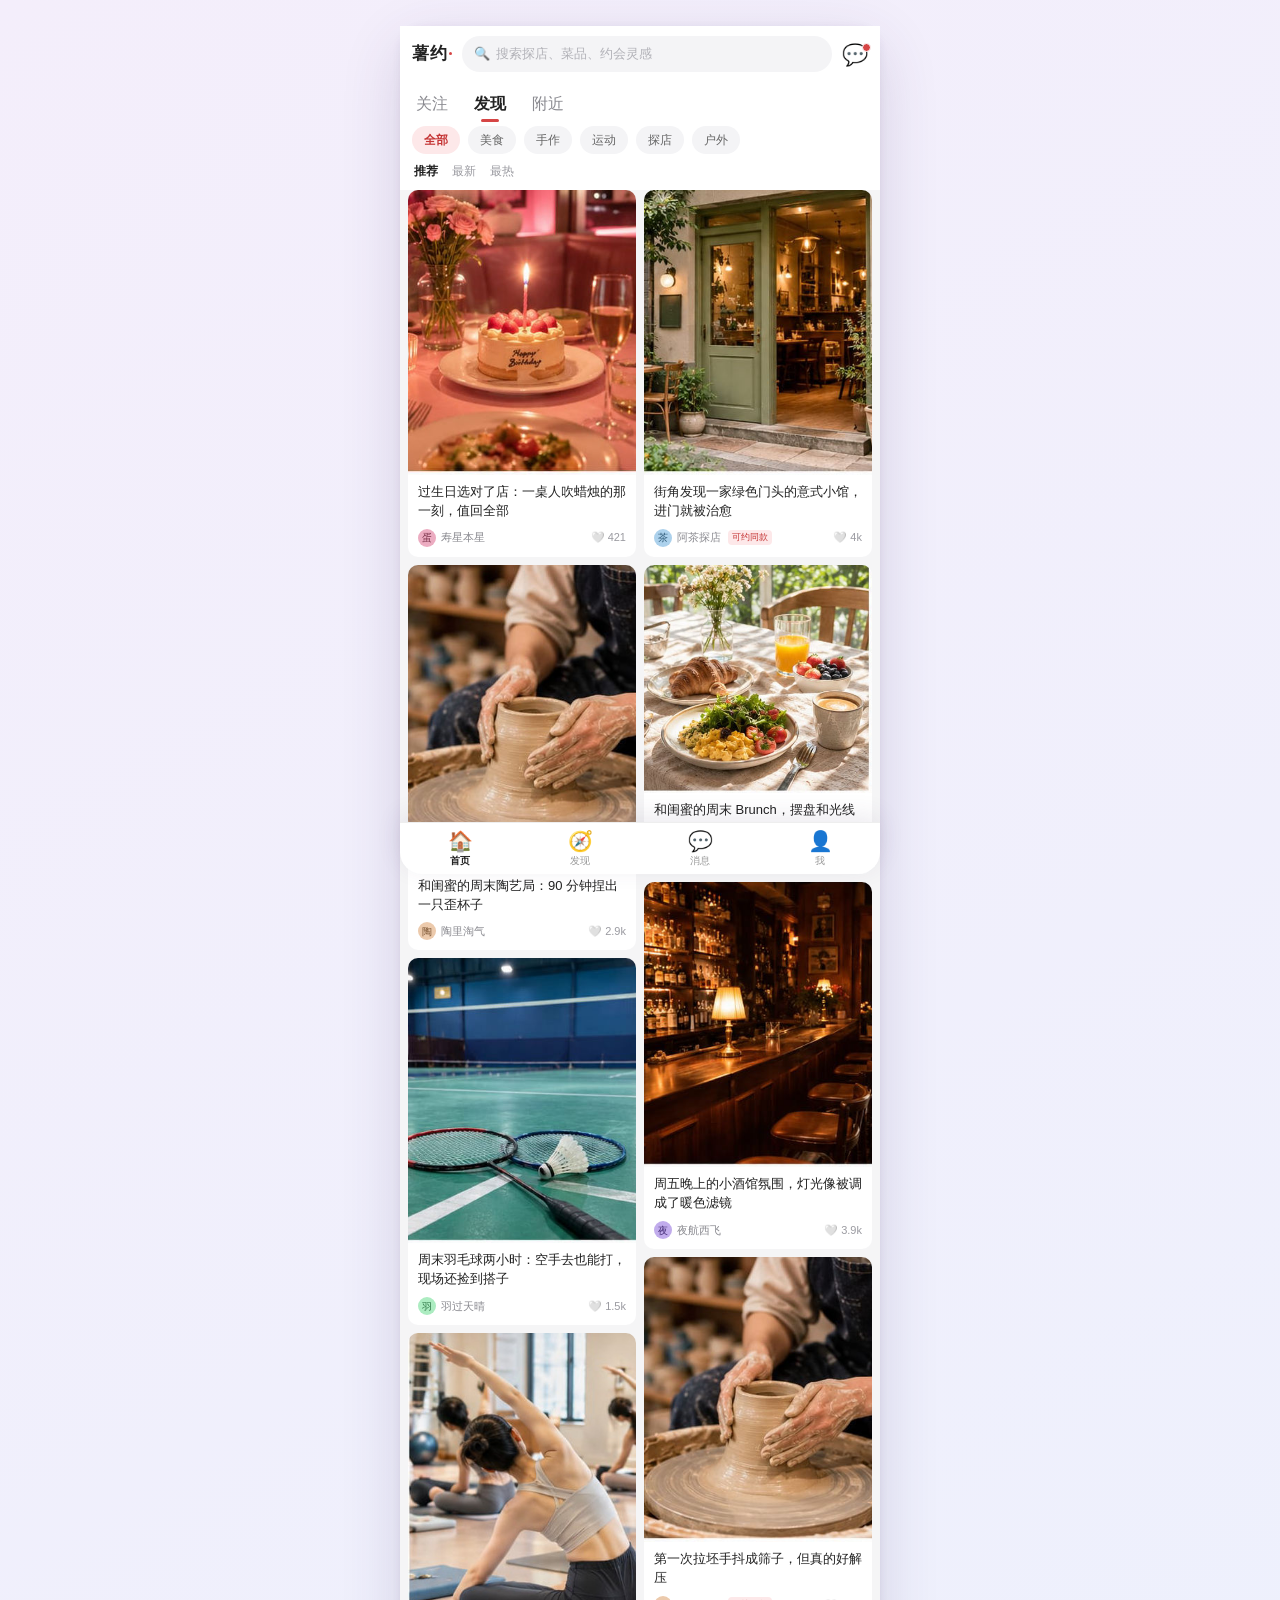
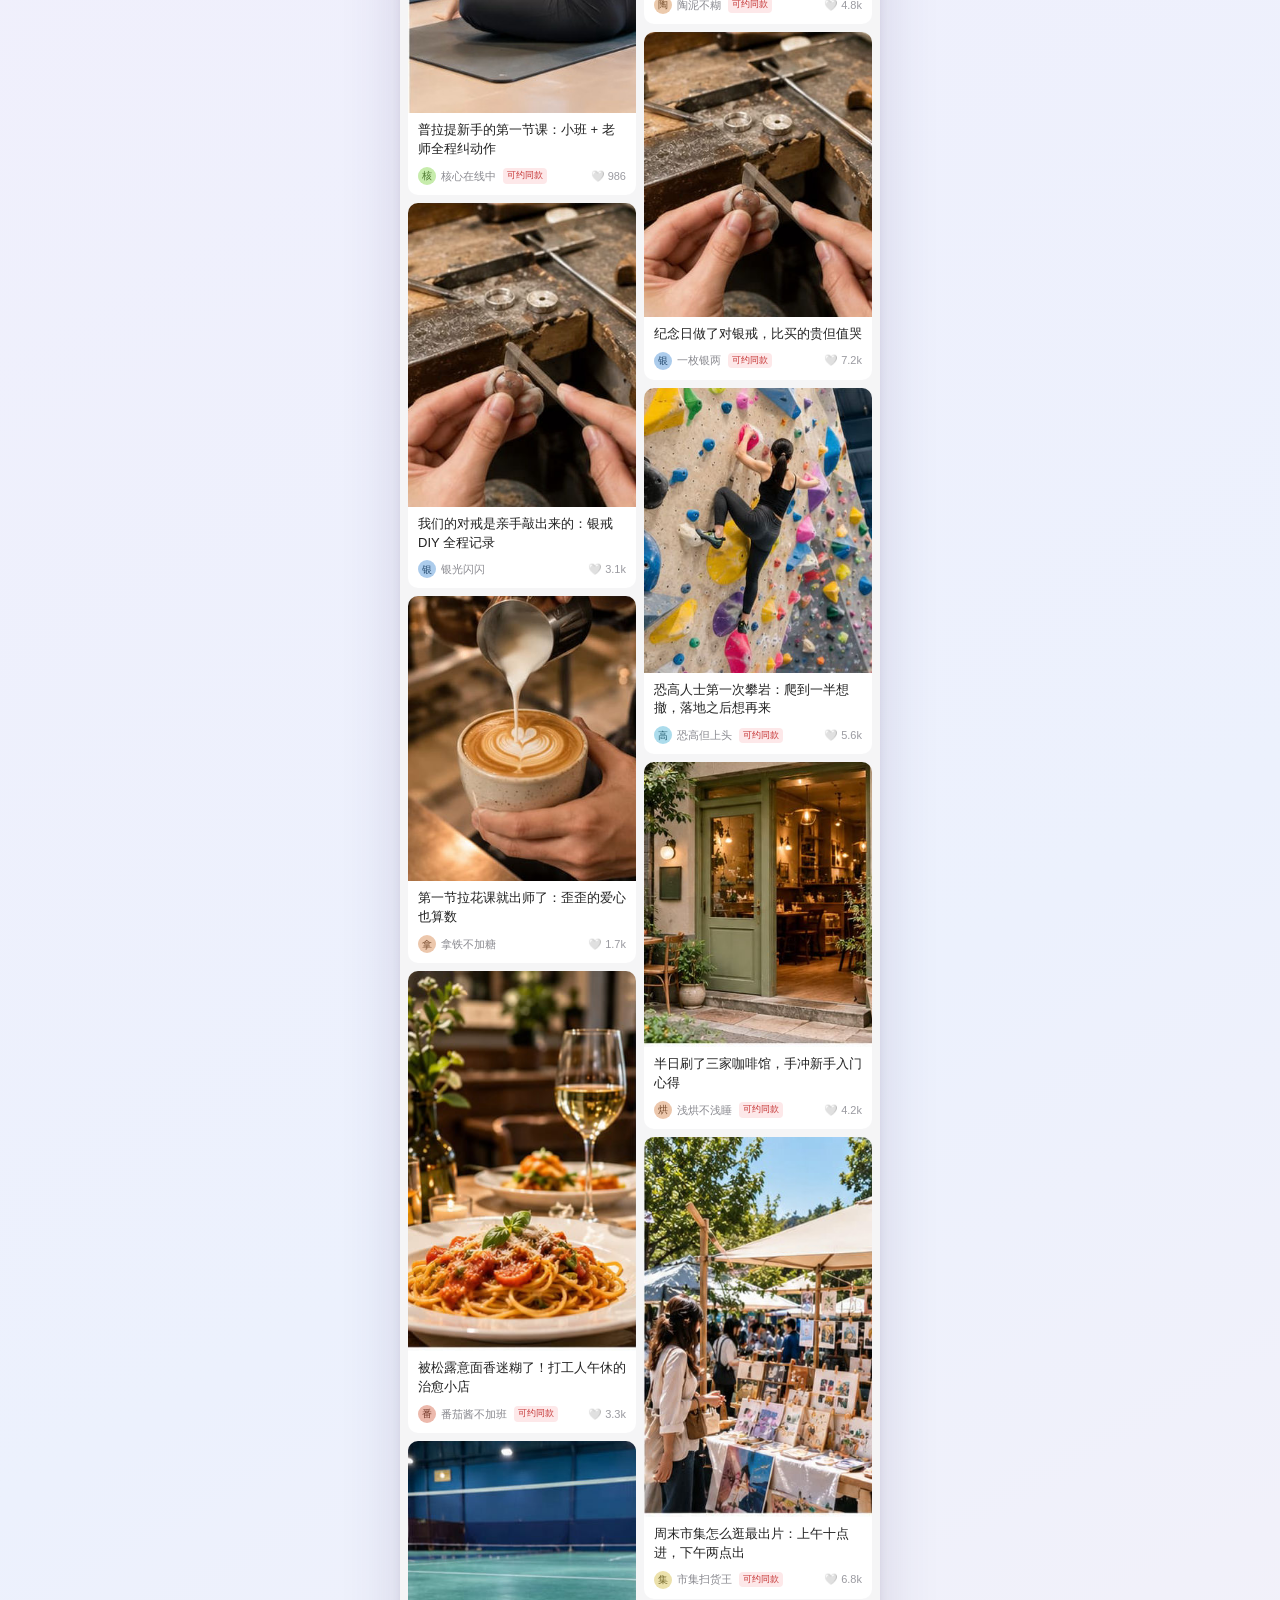
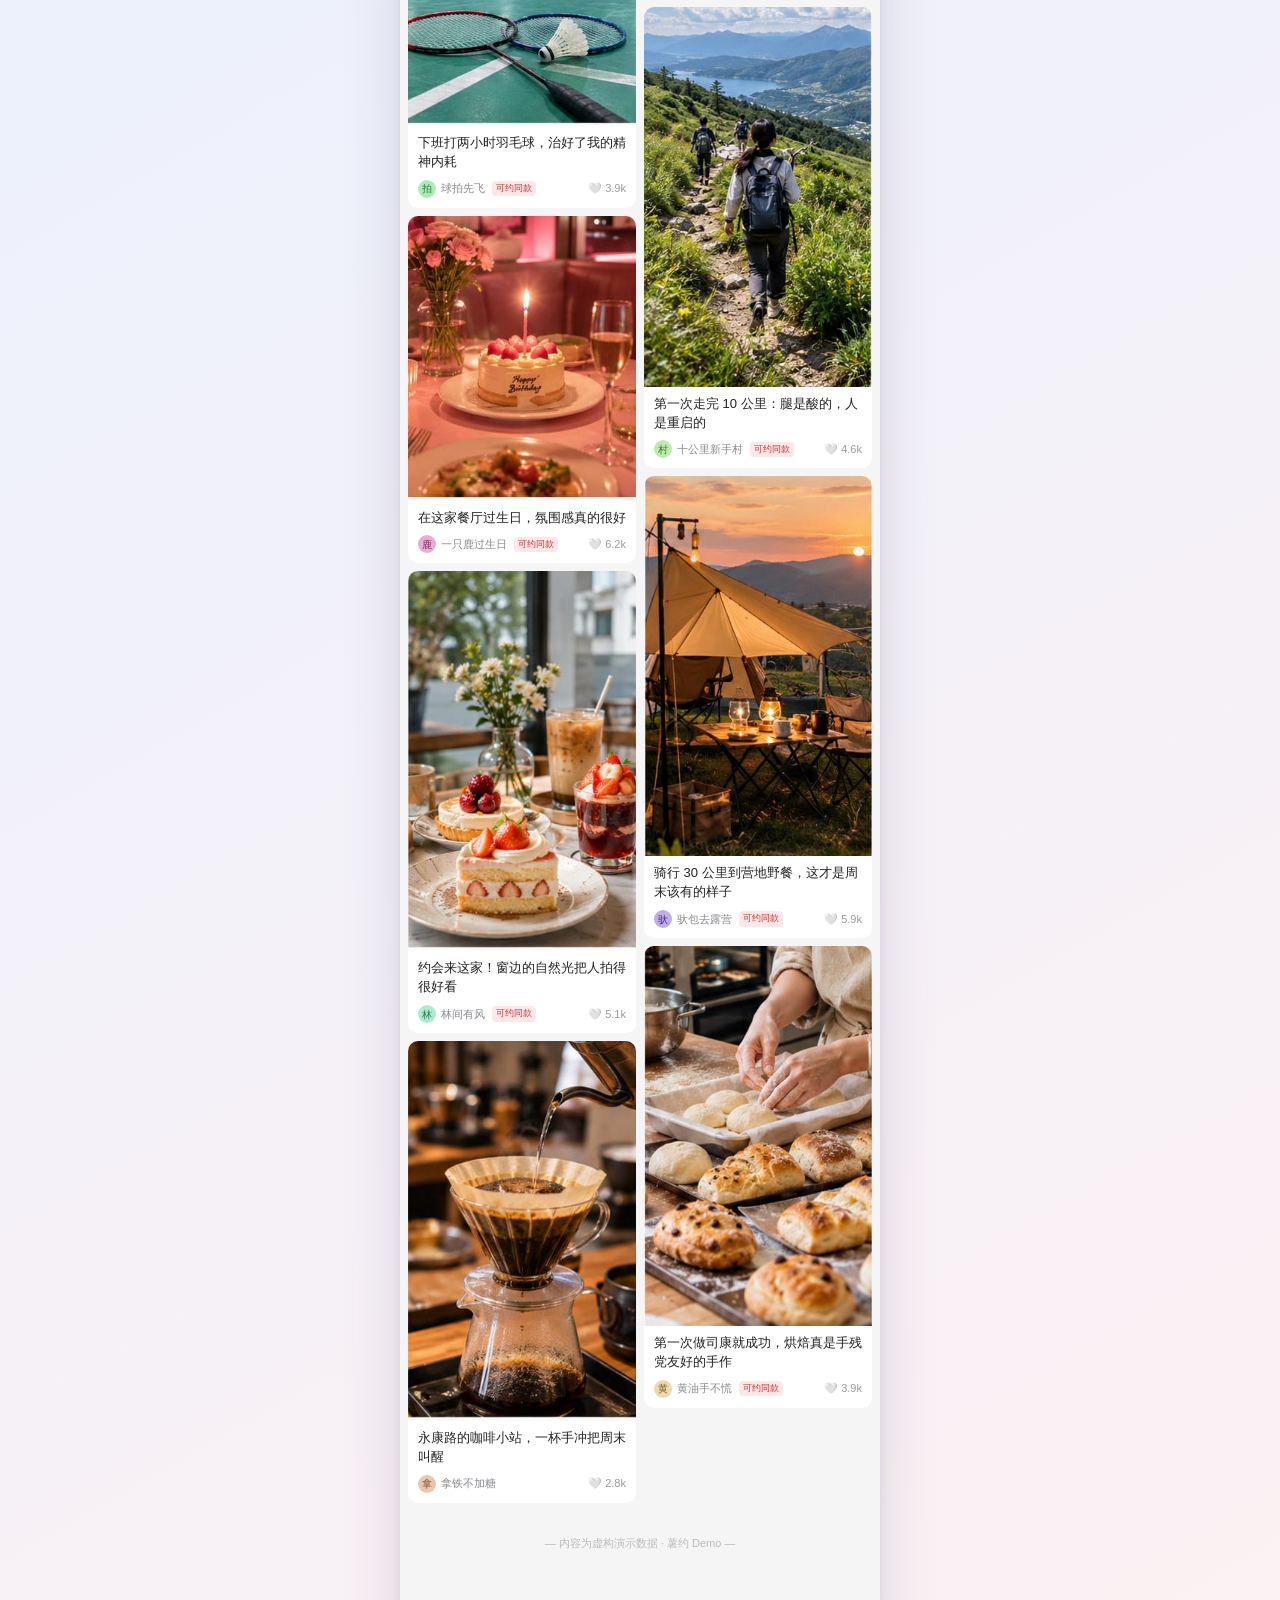
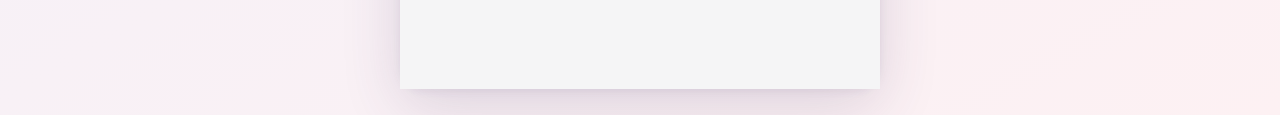
==== commit 4e371b0b: "Update index.html" ====
(no text change in the page or its own stylesheets)
